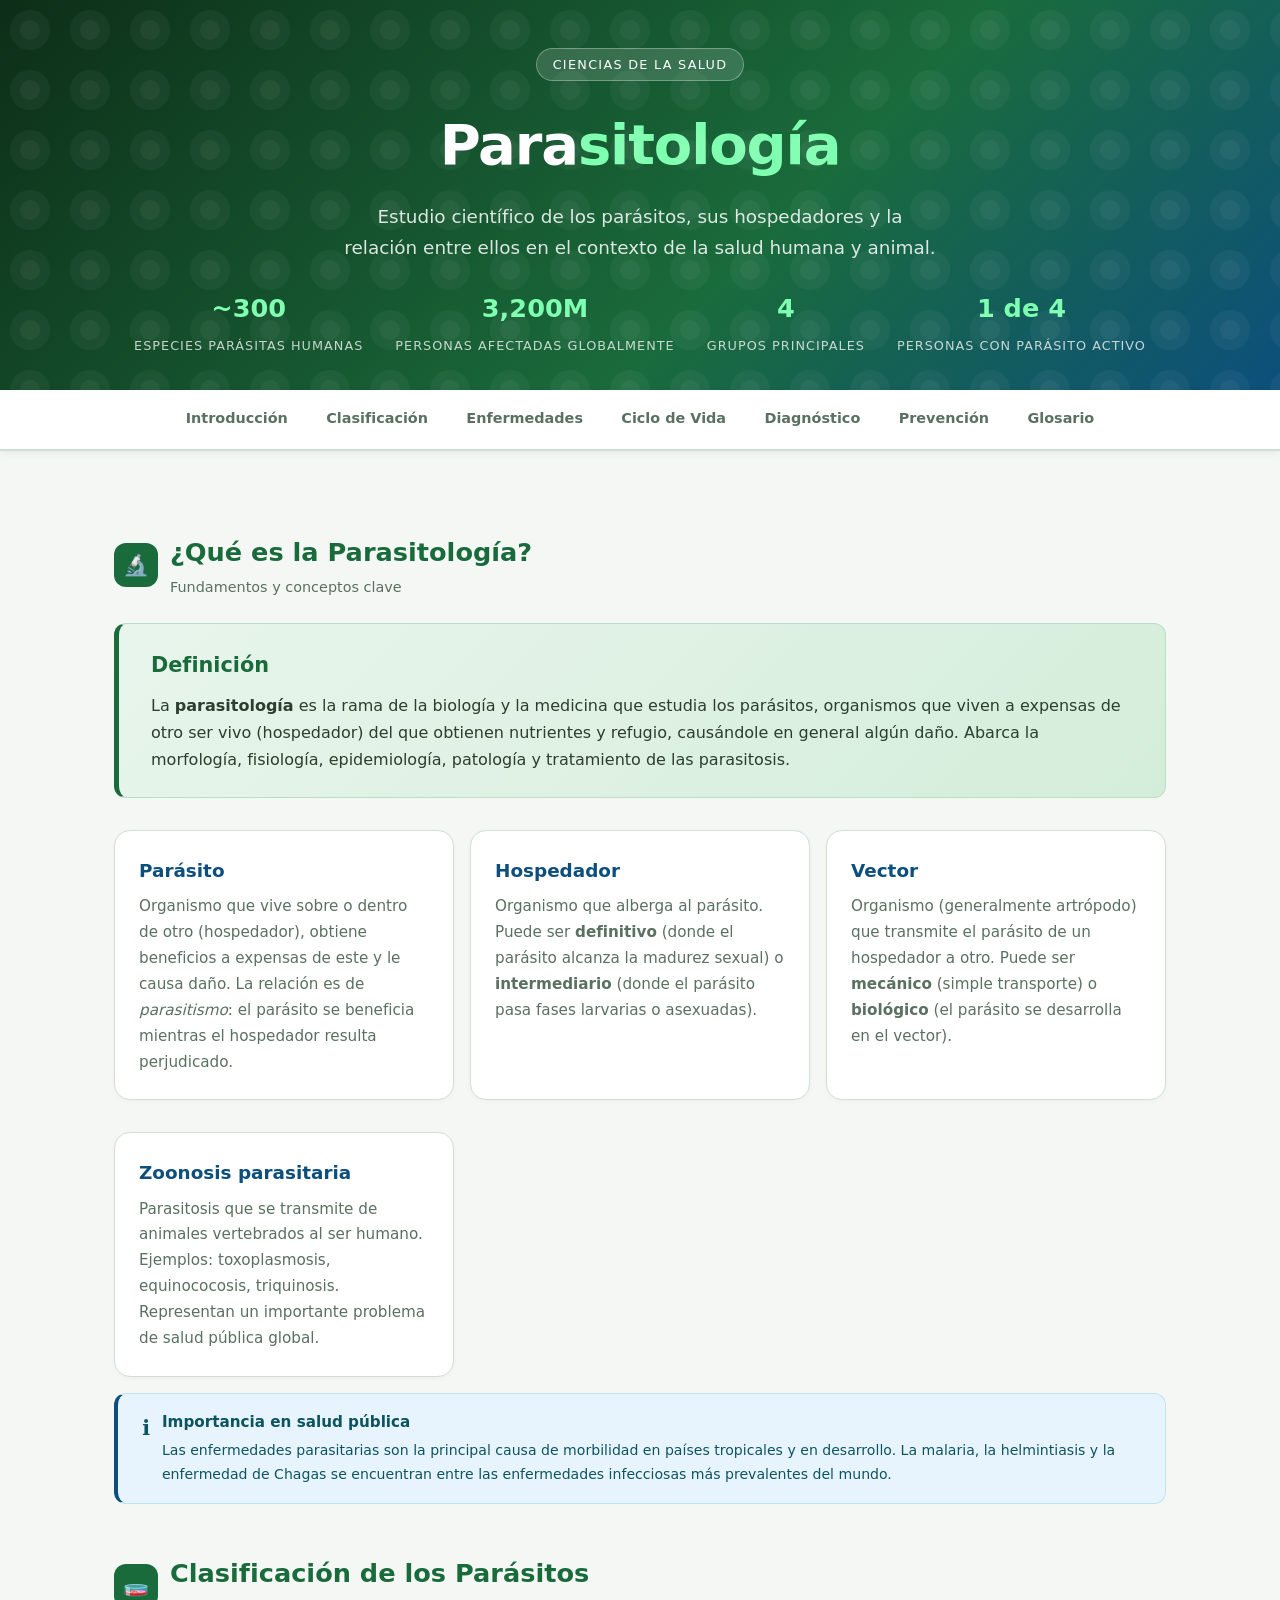
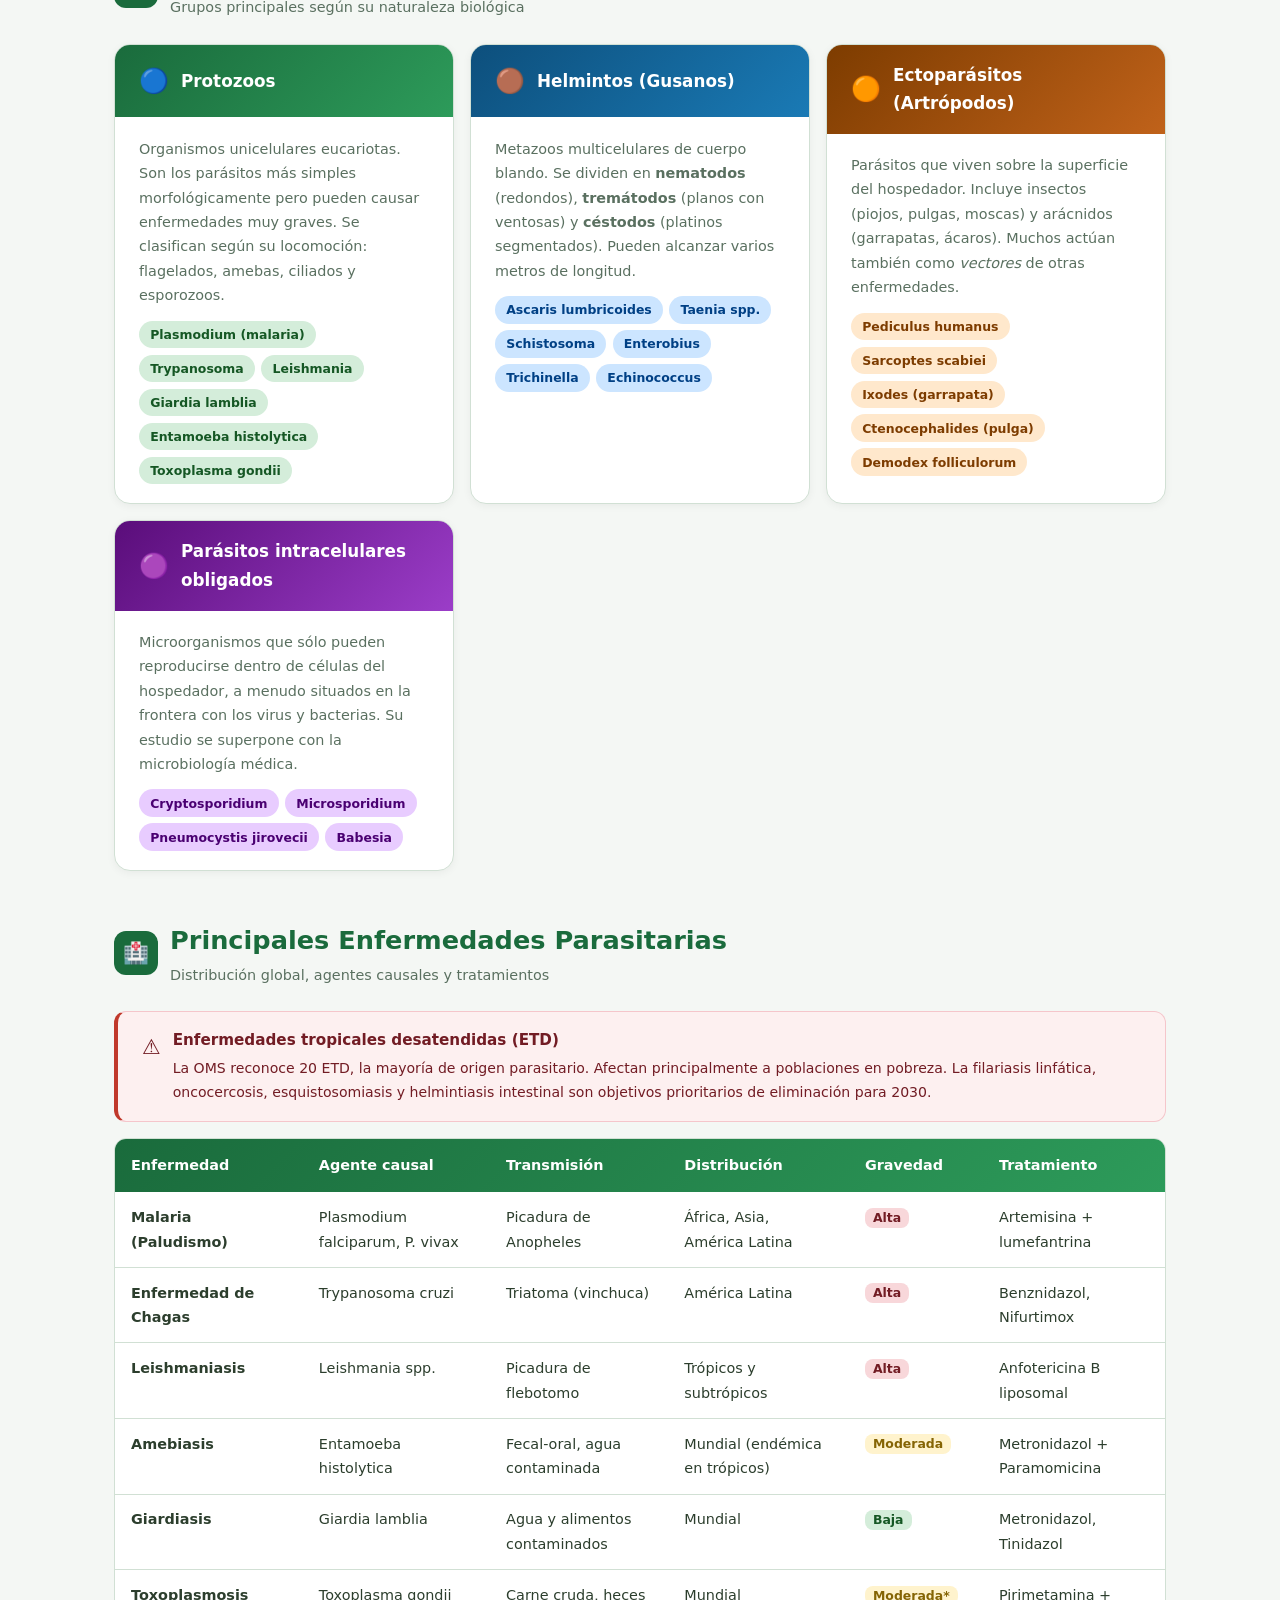
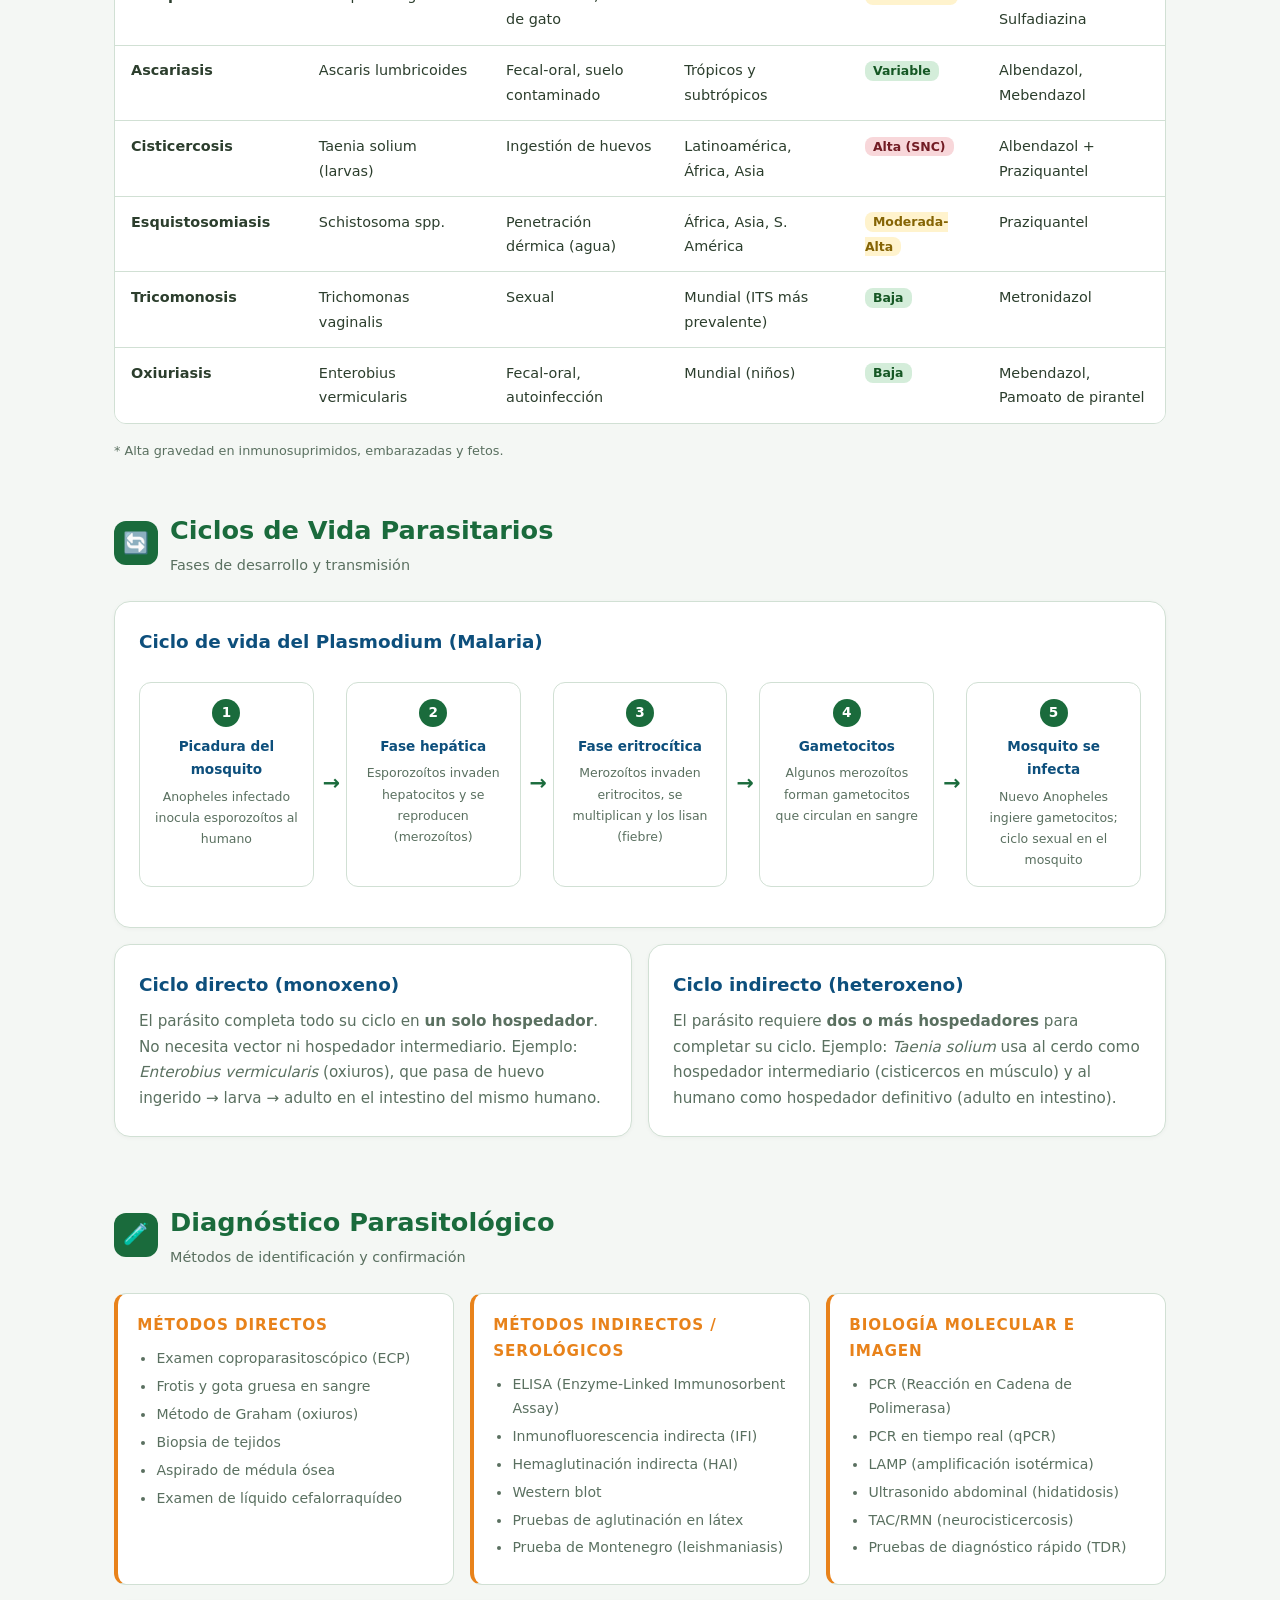
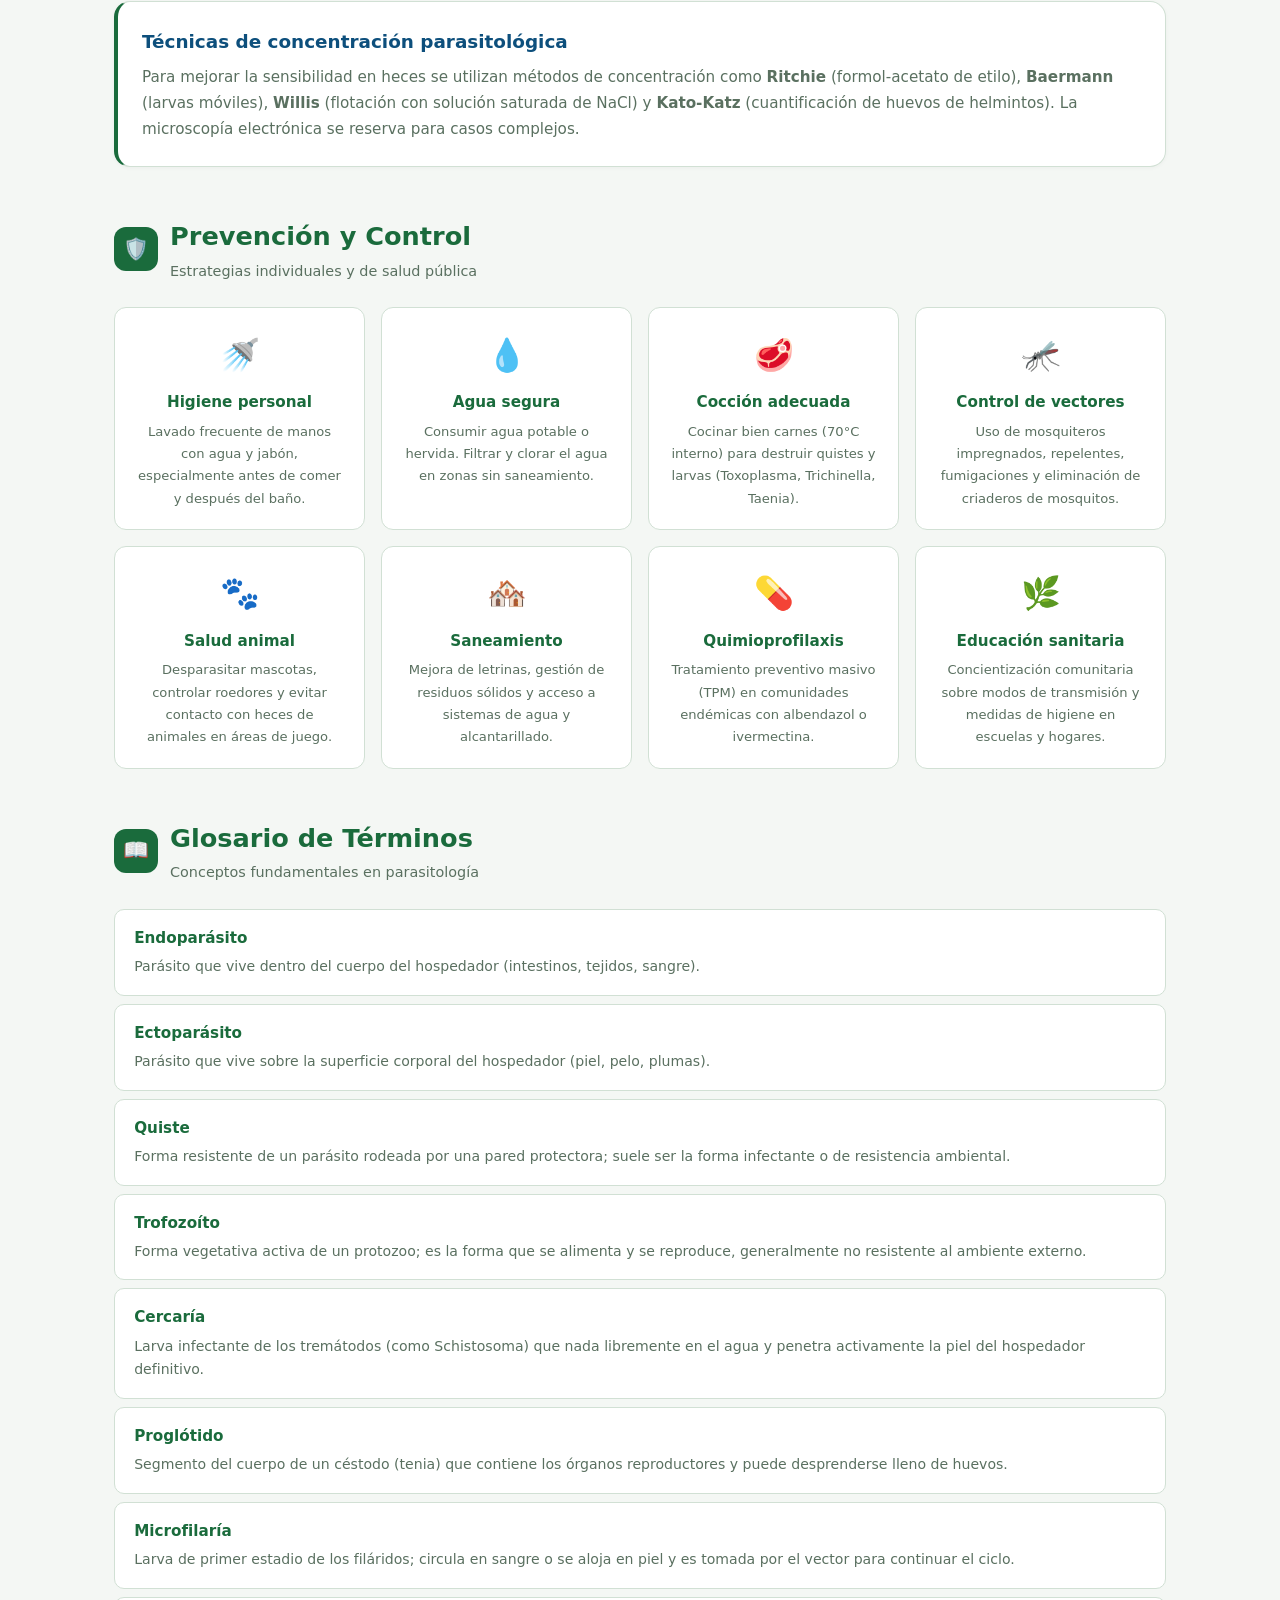
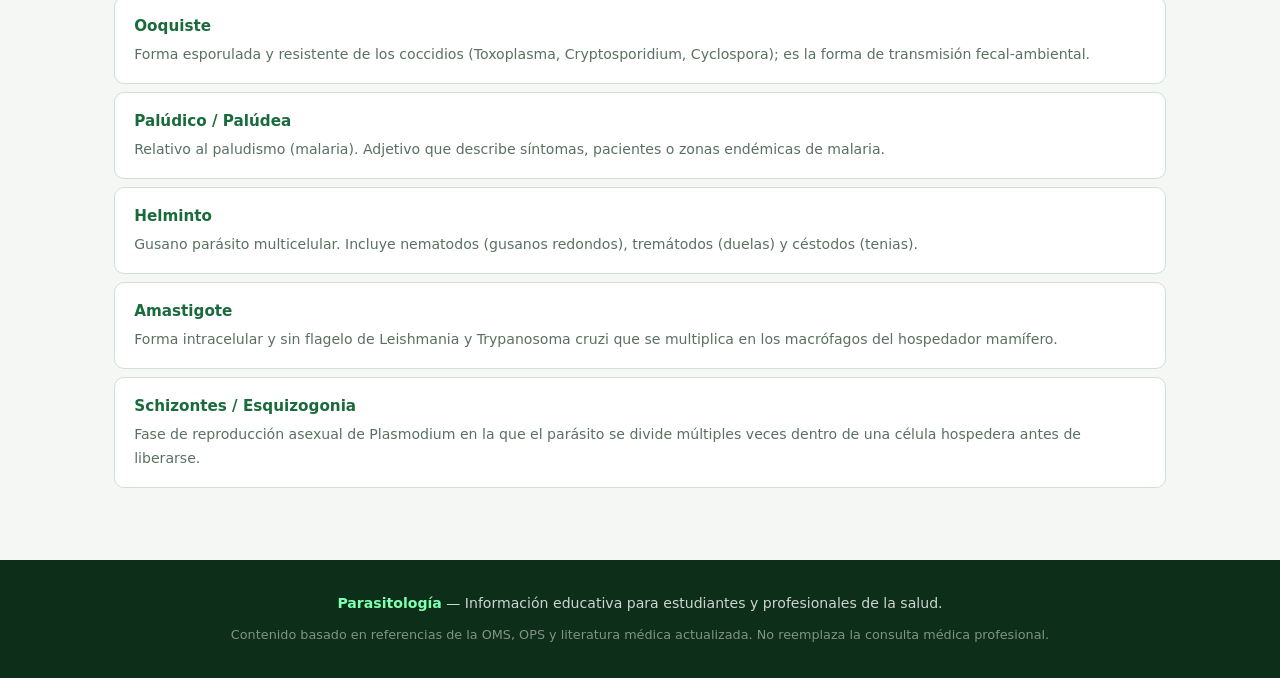
==== parasitologia.html @ a54f66b6 "Add parasitology web page with comprehensive medical content Complete HTML page covering protozoa, h" ====
<!DOCTYPE html>
<html lang="es">
<head>
  <meta charset="UTF-8" />
  <meta name="viewport" content="width=device-width, initial-scale=1.0" />
  <title>Parasitología - Guía Completa</title>
  <style>
    :root {
      --primary: #1a6b3c;
      --primary-light: #2d9b5a;
      --secondary: #0d4f7c;
      --accent: #e8821a;
      --danger: #c0392b;
      --bg: #f4f7f4;
      --card-bg: #ffffff;
      --text: #2c3e2d;
      --text-muted: #5a7060;
      --border: #d1e0d4;
    }

    * {
      margin: 0;
      padding: 0;
      box-sizing: border-box;
    }

    body {
      font-family: 'Segoe UI', system-ui, sans-serif;
      background: var(--bg);
      color: var(--text);
      line-height: 1.7;
    }

    /* HEADER */
    header {
      background: linear-gradient(135deg, #0d2e18 0%, var(--primary) 60%, var(--secondary) 100%);
      color: white;
      padding: 3rem 1.5rem 2rem;
      text-align: center;
      position: relative;
      overflow: hidden;
    }

    header::before {
      content: '';
      position: absolute;
      inset: 0;
      background: url("data:image/svg+xml,%3Csvg width='60' height='60' viewBox='0 0 60 60' xmlns='http://www.w3.org/2000/svg'%3E%3Cg fill='none' fill-rule='evenodd'%3E%3Cg fill='%23ffffff' fill-opacity='0.04'%3E%3Ccircle cx='30' cy='30' r='20'/%3E%3Ccircle cx='30' cy='30' r='10'/%3E%3C/g%3E%3C/g%3E%3C/svg%3E");
      pointer-events: none;
    }

    header .badge {
      display: inline-block;
      background: rgba(255,255,255,0.15);
      border: 1px solid rgba(255,255,255,0.3);
      border-radius: 20px;
      padding: 0.3rem 1rem;
      font-size: 0.8rem;
      letter-spacing: 0.1em;
      text-transform: uppercase;
      margin-bottom: 1rem;
    }

    header h1 {
      font-size: clamp(2rem, 5vw, 3.5rem);
      font-weight: 800;
      letter-spacing: -0.02em;
      margin-bottom: 0.5rem;
    }

    header h1 span {
      color: #7fffb0;
    }

    header p.subtitle {
      font-size: 1.15rem;
      opacity: 0.85;
      max-width: 600px;
      margin: 0 auto 1.5rem;
    }

    .header-stats {
      display: flex;
      justify-content: center;
      gap: 2rem;
      flex-wrap: wrap;
      margin-top: 1.5rem;
    }

    .header-stats .stat {
      text-align: center;
    }

    .header-stats .stat strong {
      display: block;
      font-size: 1.6rem;
      color: #7fffb0;
      font-weight: 800;
    }

    .header-stats .stat span {
      font-size: 0.8rem;
      opacity: 0.75;
      text-transform: uppercase;
      letter-spacing: 0.08em;
    }

    /* NAV */
    nav {
      background: white;
      border-bottom: 2px solid var(--border);
      position: sticky;
      top: 0;
      z-index: 100;
      box-shadow: 0 2px 8px rgba(0,0,0,0.06);
    }

    nav ul {
      list-style: none;
      display: flex;
      justify-content: center;
      flex-wrap: wrap;
      gap: 0;
      max-width: 1100px;
      margin: 0 auto;
    }

    nav ul li a {
      display: block;
      padding: 1rem 1.2rem;
      text-decoration: none;
      color: var(--text-muted);
      font-size: 0.9rem;
      font-weight: 600;
      transition: all 0.2s;
      border-bottom: 3px solid transparent;
    }

    nav ul li a:hover {
      color: var(--primary);
      border-bottom-color: var(--primary);
    }

    /* MAIN */
    main {
      max-width: 1100px;
      margin: 0 auto;
      padding: 2rem 1.5rem 4rem;
    }

    /* SECTION TITLES */
    .section-header {
      display: flex;
      align-items: center;
      gap: 0.75rem;
      margin: 3rem 0 1.5rem;
    }

    .section-header .icon {
      width: 44px;
      height: 44px;
      background: var(--primary);
      border-radius: 12px;
      display: flex;
      align-items: center;
      justify-content: center;
      font-size: 1.3rem;
      flex-shrink: 0;
    }

    .section-header h2 {
      font-size: 1.6rem;
      font-weight: 700;
      color: var(--primary);
    }

    .section-header p {
      font-size: 0.9rem;
      color: var(--text-muted);
    }

    /* CARDS */
    .card {
      background: var(--card-bg);
      border: 1px solid var(--border);
      border-radius: 16px;
      padding: 1.5rem;
      margin-bottom: 1rem;
      box-shadow: 0 1px 4px rgba(0,0,0,0.04);
    }

    .card h3 {
      font-size: 1.15rem;
      font-weight: 700;
      color: var(--secondary);
      margin-bottom: 0.5rem;
    }

    .card p {
      color: var(--text-muted);
      font-size: 0.95rem;
    }

    /* GRID LAYOUTS */
    .grid-2 {
      display: grid;
      grid-template-columns: repeat(auto-fit, minmax(280px, 1fr));
      gap: 1rem;
    }

    .grid-3 {
      display: grid;
      grid-template-columns: repeat(auto-fit, minmax(220px, 1fr));
      gap: 1rem;
    }

    /* INTRO BOX */
    .intro-box {
      background: linear-gradient(135deg, #e8f5ec, #d4edda);
      border: 1px solid #b8dfc4;
      border-left: 5px solid var(--primary);
      border-radius: 12px;
      padding: 1.5rem 2rem;
      margin-bottom: 2rem;
    }

    .intro-box h2 {
      color: var(--primary);
      margin-bottom: 0.5rem;
      font-size: 1.3rem;
    }

    /* PARASITE CATEGORY CARDS */
    .category-card {
      background: white;
      border-radius: 16px;
      border: 1px solid var(--border);
      overflow: hidden;
      box-shadow: 0 2px 8px rgba(0,0,0,0.05);
      transition: transform 0.2s, box-shadow 0.2s;
    }

    .category-card:hover {
      transform: translateY(-3px);
      box-shadow: 0 6px 20px rgba(0,0,0,0.1);
    }

    .category-card .card-header {
      padding: 1rem 1.5rem;
      display: flex;
      align-items: center;
      gap: 0.75rem;
      color: white;
      font-weight: 700;
      font-size: 1.05rem;
    }

    .category-card .card-header .icon {
      font-size: 1.5rem;
    }

    .protozoa .card-header { background: linear-gradient(135deg, #1a6b3c, #2d9b5a); }
    .helminths .card-header { background: linear-gradient(135deg, #0d4f7c, #1a7ab5); }
    .ectoparasites .card-header { background: linear-gradient(135deg, #7d3c00, #c0621a); }
    .fungi-card .card-header { background: linear-gradient(135deg, #5a0d7a, #9b3dc8); }

    .category-card .card-body {
      padding: 1.2rem 1.5rem;
    }

    .category-card .card-body p {
      color: var(--text-muted);
      font-size: 0.9rem;
      margin-bottom: 0.8rem;
    }

    .category-card .examples {
      display: flex;
      flex-wrap: wrap;
      gap: 0.4rem;
    }

    .tag {
      display: inline-block;
      padding: 0.2rem 0.7rem;
      border-radius: 20px;
      font-size: 0.78rem;
      font-weight: 600;
    }

    .tag-green { background: #d4edda; color: #155724; }
    .tag-blue  { background: #cce5ff; color: #004085; }
    .tag-orange{ background: #ffe8cc; color: #7d3c00; }
    .tag-purple{ background: #e8ccff; color: #4a0072; }

    /* DISEASE TABLE */
    .table-wrap {
      overflow-x: auto;
      border-radius: 12px;
      border: 1px solid var(--border);
      margin-bottom: 1rem;
    }

    table {
      width: 100%;
      border-collapse: collapse;
      background: white;
      font-size: 0.9rem;
    }

    table thead {
      background: linear-gradient(135deg, var(--primary), var(--primary-light));
      color: white;
    }

    table thead th {
      padding: 0.9rem 1rem;
      text-align: left;
      font-weight: 600;
      white-space: nowrap;
    }

    table tbody tr {
      border-bottom: 1px solid var(--border);
      transition: background 0.15s;
    }

    table tbody tr:last-child { border-bottom: none; }
    table tbody tr:hover { background: #f0f9f2; }

    table tbody td {
      padding: 0.8rem 1rem;
      vertical-align: top;
    }

    .badge-danger { background: #f8d7da; color: #721c24; padding: 0.15rem 0.5rem; border-radius: 8px; font-size: 0.78rem; font-weight: 600; }
    .badge-warn   { background: #fff3cd; color: #856404; padding: 0.15rem 0.5rem; border-radius: 8px; font-size: 0.78rem; font-weight: 600; }
    .badge-ok     { background: #d4edda; color: #155724; padding: 0.15rem 0.5rem; border-radius: 8px; font-size: 0.78rem; font-weight: 600; }

    /* LIFECYCLE */
    .lifecycle {
      display: flex;
      align-items: stretch;
      gap: 0;
      overflow-x: auto;
      padding: 1rem 0;
    }

    .lifecycle-step {
      flex: 1;
      min-width: 130px;
      background: white;
      border: 1px solid var(--border);
      border-radius: 12px;
      padding: 1rem 0.75rem;
      text-align: center;
      position: relative;
    }

    .lifecycle-step + .lifecycle-step {
      margin-left: 2rem;
    }

    .lifecycle-step + .lifecycle-step::before {
      content: '→';
      position: absolute;
      left: -1.5rem;
      top: 50%;
      transform: translateY(-50%);
      color: var(--primary);
      font-size: 1.3rem;
      font-weight: bold;
    }

    .lifecycle-step .step-num {
      width: 28px;
      height: 28px;
      background: var(--primary);
      color: white;
      border-radius: 50%;
      display: flex;
      align-items: center;
      justify-content: center;
      font-size: 0.85rem;
      font-weight: 700;
      margin: 0 auto 0.5rem;
    }

    .lifecycle-step h4 {
      font-size: 0.85rem;
      font-weight: 700;
      color: var(--secondary);
      margin-bottom: 0.3rem;
    }

    .lifecycle-step p {
      font-size: 0.78rem;
      color: var(--text-muted);
    }

    /* PREVENTION */
    .prevention-grid {
      display: grid;
      grid-template-columns: repeat(auto-fit, minmax(200px, 1fr));
      gap: 1rem;
    }

    .prevention-item {
      background: white;
      border: 1px solid var(--border);
      border-radius: 12px;
      padding: 1.2rem;
      text-align: center;
      transition: transform 0.2s;
    }

    .prevention-item:hover {
      transform: translateY(-2px);
    }

    .prevention-item .icon {
      font-size: 2rem;
      margin-bottom: 0.5rem;
    }

    .prevention-item h4 {
      font-size: 0.95rem;
      font-weight: 700;
      color: var(--primary);
      margin-bottom: 0.3rem;
    }

    .prevention-item p {
      font-size: 0.82rem;
      color: var(--text-muted);
    }

    /* DIAGNOSIS */
    .diag-card {
      background: white;
      border: 1px solid var(--border);
      border-radius: 12px;
      padding: 1.2rem;
      border-left: 4px solid var(--accent);
    }

    .diag-card h4 {
      font-weight: 700;
      color: var(--accent);
      margin-bottom: 0.5rem;
      font-size: 0.95rem;
      text-transform: uppercase;
      letter-spacing: 0.06em;
    }

    .diag-card ul {
      padding-left: 1.2rem;
      color: var(--text-muted);
      font-size: 0.88rem;
    }

    .diag-card ul li {
      margin-bottom: 0.25rem;
    }

    /* ALERT BOX */
    .alert {
      border-radius: 12px;
      padding: 1rem 1.5rem;
      margin-bottom: 1rem;
      display: flex;
      gap: 0.75rem;
      align-items: flex-start;
    }

    .alert-danger {
      background: #fdf0f0;
      border: 1px solid #f5c6cb;
      border-left: 4px solid var(--danger);
      color: #721c24;
    }

    .alert-info {
      background: #e8f4fd;
      border: 1px solid #bee5eb;
      border-left: 4px solid var(--secondary);
      color: #0c5460;
    }

    .alert .alert-icon { font-size: 1.3rem; flex-shrink: 0; margin-top: 0.1rem; }
    .alert strong { display: block; font-size: 0.95rem; margin-bottom: 0.2rem; }
    .alert p { font-size: 0.88rem; margin: 0; }

    /* GLOSSARY */
    .glossary-item {
      background: white;
      border: 1px solid var(--border);
      border-radius: 10px;
      padding: 1rem 1.2rem;
      margin-bottom: 0.5rem;
    }

    .glossary-item dt {
      font-weight: 700;
      color: var(--primary);
      font-size: 0.95rem;
    }

    .glossary-item dd {
      color: var(--text-muted);
      font-size: 0.88rem;
      margin-left: 0;
      margin-top: 0.2rem;
    }

    /* FOOTER */
    footer {
      background: #0d2e18;
      color: rgba(255,255,255,0.8);
      text-align: center;
      padding: 2rem 1.5rem;
      font-size: 0.88rem;
    }

    footer strong { color: #7fffb0; }

    /* SCROLLBAR */
    ::-webkit-scrollbar { width: 6px; height: 6px; }
    ::-webkit-scrollbar-track { background: #f0f0f0; }
    ::-webkit-scrollbar-thumb { background: #9bc4a6; border-radius: 3px; }

    @media (max-width: 600px) {
      .header-stats { gap: 1rem; }
      nav ul li a { padding: 0.75rem 0.6rem; font-size: 0.78rem; }
      .lifecycle { flex-direction: column; }
      .lifecycle-step + .lifecycle-step { margin-left: 0; margin-top: 2rem; }
      .lifecycle-step + .lifecycle-step::before { content: '↓'; left: 50%; top: -1.5rem; transform: translateX(-50%); }
    }
  </style>
</head>
<body>

<!-- HEADER -->
<header>
  <div class="badge">Ciencias de la Salud</div>
  <h1>Para<span>sitología</span></h1>
  <p class="subtitle">Estudio científico de los parásitos, sus hospedadores y la relación entre ellos en el contexto de la salud humana y animal.</p>
  <div class="header-stats">
    <div class="stat"><strong>~300</strong><span>Especies parásitas humanas</span></div>
    <div class="stat"><strong>3,200M</strong><span>Personas afectadas globalmente</span></div>
    <div class="stat"><strong>4</strong><span>Grupos principales</span></div>
    <div class="stat"><strong>1 de 4</strong><span>Personas con parásito activo</span></div>
  </div>
</header>

<!-- NAV -->
<nav>
  <ul>
    <li><a href="#introduccion">Introducción</a></li>
    <li><a href="#clasificacion">Clasificación</a></li>
    <li><a href="#enfermedades">Enfermedades</a></li>
    <li><a href="#ciclo">Ciclo de Vida</a></li>
    <li><a href="#diagnostico">Diagnóstico</a></li>
    <li><a href="#prevencion">Prevención</a></li>
    <li><a href="#glosario">Glosario</a></li>
  </ul>
</nav>

<main>

  <!-- INTRODUCCIÓN -->
  <section id="introduccion">
    <div class="section-header">
      <div class="icon">🔬</div>
      <div>
        <h2>¿Qué es la Parasitología?</h2>
        <p>Fundamentos y conceptos clave</p>
      </div>
    </div>

    <div class="intro-box">
      <h2>Definición</h2>
      <p>La <strong>parasitología</strong> es la rama de la biología y la medicina que estudia los parásitos, organismos que viven a expensas de otro ser vivo (hospedador) del que obtienen nutrientes y refugio, causándole en general algún daño. Abarca la morfología, fisiología, epidemiología, patología y tratamiento de las parasitosis.</p>
    </div>

    <div class="grid-2">
      <div class="card">
        <h3>Parásito</h3>
        <p>Organismo que vive sobre o dentro de otro (hospedador), obtiene beneficios a expensas de este y le causa daño. La relación es de <em>parasitismo</em>: el parásito se beneficia mientras el hospedador resulta perjudicado.</p>
      </div>
      <div class="card">
        <h3>Hospedador</h3>
        <p>Organismo que alberga al parásito. Puede ser <strong>definitivo</strong> (donde el parásito alcanza la madurez sexual) o <strong>intermediario</strong> (donde el parásito pasa fases larvarias o asexuadas).</p>
      </div>
      <div class="card">
        <h3>Vector</h3>
        <p>Organismo (generalmente artrópodo) que transmite el parásito de un hospedador a otro. Puede ser <strong>mecánico</strong> (simple transporte) o <strong>biológico</strong> (el parásito se desarrolla en el vector).</p>
      </div>
      <div class="card">
        <h3>Zoonosis parasitaria</h3>
        <p>Parasitosis que se transmite de animales vertebrados al ser humano. Ejemplos: toxoplasmosis, equinococosis, triquinosis. Representan un importante problema de salud pública global.</p>
      </div>
    </div>

    <div class="alert alert-info">
      <div class="alert-icon">ℹ️</div>
      <div>
        <strong>Importancia en salud pública</strong>
        <p>Las enfermedades parasitarias son la principal causa de morbilidad en países tropicales y en desarrollo. La malaria, la helmintiasis y la enfermedad de Chagas se encuentran entre las enfermedades infecciosas más prevalentes del mundo.</p>
      </div>
    </div>
  </section>

  <!-- CLASIFICACIÓN -->
  <section id="clasificacion">
    <div class="section-header">
      <div class="icon">🧫</div>
      <div>
        <h2>Clasificación de los Parásitos</h2>
        <p>Grupos principales según su naturaleza biológica</p>
      </div>
    </div>

    <div class="grid-2">
      <div class="category-card protozoa">
        <div class="card-header">
          <span class="icon">🔵</span>
          Protozoos
        </div>
        <div class="card-body">
          <p>Organismos unicelulares eucariotas. Son los parásitos más simples morfológicamente pero pueden causar enfermedades muy graves. Se clasifican según su locomoción: flagelados, amebas, ciliados y esporozoos.</p>
          <div class="examples">
            <span class="tag tag-green">Plasmodium (malaria)</span>
            <span class="tag tag-green">Trypanosoma</span>
            <span class="tag tag-green">Leishmania</span>
            <span class="tag tag-green">Giardia lamblia</span>
            <span class="tag tag-green">Entamoeba histolytica</span>
            <span class="tag tag-green">Toxoplasma gondii</span>
          </div>
        </div>
      </div>

      <div class="category-card helminths">
        <div class="card-header">
          <span class="icon">🟤</span>
          Helmintos (Gusanos)
        </div>
        <div class="card-body">
          <p>Metazoos multicelulares de cuerpo blando. Se dividen en <strong>nematodos</strong> (redondos), <strong>tremátodos</strong> (planos con ventosas) y <strong>céstodos</strong> (platinos segmentados). Pueden alcanzar varios metros de longitud.</p>
          <div class="examples">
            <span class="tag tag-blue">Ascaris lumbricoides</span>
            <span class="tag tag-blue">Taenia spp.</span>
            <span class="tag tag-blue">Schistosoma</span>
            <span class="tag tag-blue">Enterobius</span>
            <span class="tag tag-blue">Trichinella</span>
            <span class="tag tag-blue">Echinococcus</span>
          </div>
        </div>
      </div>

      <div class="category-card ectoparasites">
        <div class="card-header">
          <span class="icon">🟠</span>
          Ectoparásitos (Artrópodos)
        </div>
        <div class="card-body">
          <p>Parásitos que viven sobre la superficie del hospedador. Incluye insectos (piojos, pulgas, moscas) y arácnidos (garrapatas, ácaros). Muchos actúan también como <em>vectores</em> de otras enfermedades.</p>
          <div class="examples">
            <span class="tag tag-orange">Pediculus humanus</span>
            <span class="tag tag-orange">Sarcoptes scabiei</span>
            <span class="tag tag-orange">Ixodes (garrapata)</span>
            <span class="tag tag-orange">Ctenocephalides (pulga)</span>
            <span class="tag tag-orange">Demodex folliculorum</span>
          </div>
        </div>
      </div>

      <div class="category-card fungi-card">
        <div class="card-header">
          <span class="icon">🟣</span>
          Parásitos intracelulares obligados
        </div>
        <div class="card-body">
          <p>Microorganismos que sólo pueden reproducirse dentro de células del hospedador, a menudo situados en la frontera con los virus y bacterias. Su estudio se superpone con la microbiología médica.</p>
          <div class="examples">
            <span class="tag tag-purple">Cryptosporidium</span>
            <span class="tag tag-purple">Microsporidium</span>
            <span class="tag tag-purple">Pneumocystis jirovecii</span>
            <span class="tag tag-purple">Babesia</span>
          </div>
        </div>
      </div>
    </div>
  </section>

  <!-- ENFERMEDADES -->
  <section id="enfermedades">
    <div class="section-header">
      <div class="icon">🏥</div>
      <div>
        <h2>Principales Enfermedades Parasitarias</h2>
        <p>Distribución global, agentes causales y tratamientos</p>
      </div>
    </div>

    <div class="alert alert-danger">
      <div class="alert-icon">⚠️</div>
      <div>
        <strong>Enfermedades tropicales desatendidas (ETD)</strong>
        <p>La OMS reconoce 20 ETD, la mayoría de origen parasitario. Afectan principalmente a poblaciones en pobreza. La filariasis linfática, oncocercosis, esquistosomiasis y helmintiasis intestinal son objetivos prioritarios de eliminación para 2030.</p>
      </div>
    </div>

    <div class="table-wrap">
      <table>
        <thead>
          <tr>
            <th>Enfermedad</th>
            <th>Agente causal</th>
            <th>Transmisión</th>
            <th>Distribución</th>
            <th>Gravedad</th>
            <th>Tratamiento</th>
          </tr>
        </thead>
        <tbody>
          <tr>
            <td><strong>Malaria (Paludismo)</strong></td>
            <td>Plasmodium falciparum, P. vivax</td>
            <td>Picadura de Anopheles</td>
            <td>África, Asia, América Latina</td>
            <td><span class="badge-danger">Alta</span></td>
            <td>Artemisina + lumefantrina</td>
          </tr>
          <tr>
            <td><strong>Enfermedad de Chagas</strong></td>
            <td>Trypanosoma cruzi</td>
            <td>Triatoma (vinchuca)</td>
            <td>América Latina</td>
            <td><span class="badge-danger">Alta</span></td>
            <td>Benznidazol, Nifurtimox</td>
          </tr>
          <tr>
            <td><strong>Leishmaniasis</strong></td>
            <td>Leishmania spp.</td>
            <td>Picadura de flebotomo</td>
            <td>Trópicos y subtrópicos</td>
            <td><span class="badge-danger">Alta</span></td>
            <td>Anfotericina B liposomal</td>
          </tr>
          <tr>
            <td><strong>Amebiasis</strong></td>
            <td>Entamoeba histolytica</td>
            <td>Fecal-oral, agua contaminada</td>
            <td>Mundial (endémica en trópicos)</td>
            <td><span class="badge-warn">Moderada</span></td>
            <td>Metronidazol + Paramomicina</td>
          </tr>
          <tr>
            <td><strong>Giardiasis</strong></td>
            <td>Giardia lamblia</td>
            <td>Agua y alimentos contaminados</td>
            <td>Mundial</td>
            <td><span class="badge-ok">Baja</span></td>
            <td>Metronidazol, Tinidazol</td>
          </tr>
          <tr>
            <td><strong>Toxoplasmosis</strong></td>
            <td>Toxoplasma gondii</td>
            <td>Carne cruda, heces de gato</td>
            <td>Mundial</td>
            <td><span class="badge-warn">Moderada*</span></td>
            <td>Pirimetamina + Sulfadiazina</td>
          </tr>
          <tr>
            <td><strong>Ascariasis</strong></td>
            <td>Ascaris lumbricoides</td>
            <td>Fecal-oral, suelo contaminado</td>
            <td>Trópicos y subtrópicos</td>
            <td><span class="badge-ok">Variable</span></td>
            <td>Albendazol, Mebendazol</td>
          </tr>
          <tr>
            <td><strong>Cisticercosis</strong></td>
            <td>Taenia solium (larvas)</td>
            <td>Ingestión de huevos</td>
            <td>Latinoamérica, África, Asia</td>
            <td><span class="badge-danger">Alta (SNC)</span></td>
            <td>Albendazol + Praziquantel</td>
          </tr>
          <tr>
            <td><strong>Esquistosomiasis</strong></td>
            <td>Schistosoma spp.</td>
            <td>Penetración dérmica (agua)</td>
            <td>África, Asia, S. América</td>
            <td><span class="badge-warn">Moderada-Alta</span></td>
            <td>Praziquantel</td>
          </tr>
          <tr>
            <td><strong>Tricomonosis</strong></td>
            <td>Trichomonas vaginalis</td>
            <td>Sexual</td>
            <td>Mundial (ITS más prevalente)</td>
            <td><span class="badge-ok">Baja</span></td>
            <td>Metronidazol</td>
          </tr>
          <tr>
            <td><strong>Oxiuriasis</strong></td>
            <td>Enterobius vermicularis</td>
            <td>Fecal-oral, autoinfección</td>
            <td>Mundial (niños)</td>
            <td><span class="badge-ok">Baja</span></td>
            <td>Mebendazol, Pamoato de pirantel</td>
          </tr>
        </tbody>
      </table>
    </div>
    <p style="font-size:0.8rem; color:var(--text-muted); margin-top:0.5rem;">* Alta gravedad en inmunosuprimidos, embarazadas y fetos.</p>
  </section>

  <!-- CICLO DE VIDA -->
  <section id="ciclo">
    <div class="section-header">
      <div class="icon">🔄</div>
      <div>
        <h2>Ciclos de Vida Parasitarios</h2>
        <p>Fases de desarrollo y transmisión</p>
      </div>
    </div>

    <div class="card">
      <h3>Ciclo de vida del Plasmodium (Malaria)</h3>
      <div class="lifecycle">
        <div class="lifecycle-step">
          <div class="step-num">1</div>
          <h4>Picadura del mosquito</h4>
          <p>Anopheles infectado inocula esporozoítos al humano</p>
        </div>
        <div class="lifecycle-step">
          <div class="step-num">2</div>
          <h4>Fase hepática</h4>
          <p>Esporozoítos invaden hepatocitos y se reproducen (merozoítos)</p>
        </div>
        <div class="lifecycle-step">
          <div class="step-num">3</div>
          <h4>Fase eritrocítica</h4>
          <p>Merozoítos invaden eritrocitos, se multiplican y los lisan (fiebre)</p>
        </div>
        <div class="lifecycle-step">
          <div class="step-num">4</div>
          <h4>Gametocitos</h4>
          <p>Algunos merozoítos forman gametocitos que circulan en sangre</p>
        </div>
        <div class="lifecycle-step">
          <div class="step-num">5</div>
          <h4>Mosquito se infecta</h4>
          <p>Nuevo Anopheles ingiere gametocitos; ciclo sexual en el mosquito</p>
        </div>
      </div>
    </div>

    <div class="grid-2" style="margin-top:1rem;">
      <div class="card">
        <h3>Ciclo directo (monoxeno)</h3>
        <p>El parásito completa todo su ciclo en <strong>un solo hospedador</strong>. No necesita vector ni hospedador intermediario. Ejemplo: <em>Enterobius vermicularis</em> (oxiuros), que pasa de huevo ingerido → larva → adulto en el intestino del mismo humano.</p>
      </div>
      <div class="card">
        <h3>Ciclo indirecto (heteroxeno)</h3>
        <p>El parásito requiere <strong>dos o más hospedadores</strong> para completar su ciclo. Ejemplo: <em>Taenia solium</em> usa al cerdo como hospedador intermediario (cisticercos en músculo) y al humano como hospedador definitivo (adulto en intestino).</p>
      </div>
    </div>
  </section>

  <!-- DIAGNÓSTICO -->
  <section id="diagnostico">
    <div class="section-header">
      <div class="icon">🧪</div>
      <div>
        <h2>Diagnóstico Parasitológico</h2>
        <p>Métodos de identificación y confirmación</p>
      </div>
    </div>

    <div class="grid-3">
      <div class="diag-card">
        <h4>Métodos directos</h4>
        <ul>
          <li>Examen coproparasitoscópico (ECP)</li>
          <li>Frotis y gota gruesa en sangre</li>
          <li>Método de Graham (oxiuros)</li>
          <li>Biopsia de tejidos</li>
          <li>Aspirado de médula ósea</li>
          <li>Examen de líquido cefalorraquídeo</li>
        </ul>
      </div>
      <div class="diag-card">
        <h4>Métodos indirectos / serológicos</h4>
        <ul>
          <li>ELISA (Enzyme-Linked Immunosorbent Assay)</li>
          <li>Inmunofluorescencia indirecta (IFI)</li>
          <li>Hemaglutinación indirecta (HAI)</li>
          <li>Western blot</li>
          <li>Pruebas de aglutinación en látex</li>
          <li>Prueba de Montenegro (leishmaniasis)</li>
        </ul>
      </div>
      <div class="diag-card">
        <h4>Biología molecular e imagen</h4>
        <ul>
          <li>PCR (Reacción en Cadena de Polimerasa)</li>
          <li>PCR en tiempo real (qPCR)</li>
          <li>LAMP (amplificación isotérmica)</li>
          <li>Ultrasonido abdominal (hidatidosis)</li>
          <li>TAC/RMN (neurocisticercosis)</li>
          <li>Pruebas de diagnóstico rápido (TDR)</li>
        </ul>
      </div>
    </div>

    <div class="card" style="margin-top:1rem; border-left: 4px solid var(--primary);">
      <h3>Técnicas de concentración parasitológica</h3>
      <p>Para mejorar la sensibilidad en heces se utilizan métodos de concentración como <strong>Ritchie</strong> (formol-acetato de etilo), <strong>Baermann</strong> (larvas móviles), <strong>Willis</strong> (flotación con solución saturada de NaCl) y <strong>Kato-Katz</strong> (cuantificación de huevos de helmintos). La microscopía electrónica se reserva para casos complejos.</p>
    </div>
  </section>

  <!-- PREVENCIÓN -->
  <section id="prevencion">
    <div class="section-header">
      <div class="icon">🛡️</div>
      <div>
        <h2>Prevención y Control</h2>
        <p>Estrategias individuales y de salud pública</p>
      </div>
    </div>

    <div class="prevention-grid">
      <div class="prevention-item">
        <div class="icon">🚿</div>
        <h4>Higiene personal</h4>
        <p>Lavado frecuente de manos con agua y jabón, especialmente antes de comer y después del baño.</p>
      </div>
      <div class="prevention-item">
        <div class="icon">💧</div>
        <h4>Agua segura</h4>
        <p>Consumir agua potable o hervida. Filtrar y clorar el agua en zonas sin saneamiento.</p>
      </div>
      <div class="prevention-item">
        <div class="icon">🥩</div>
        <h4>Cocción adecuada</h4>
        <p>Cocinar bien carnes (70°C interno) para destruir quistes y larvas (Toxoplasma, Trichinella, Taenia).</p>
      </div>
      <div class="prevention-item">
        <div class="icon">🦟</div>
        <h4>Control de vectores</h4>
        <p>Uso de mosquiteros impregnados, repelentes, fumigaciones y eliminación de criaderos de mosquitos.</p>
      </div>
      <div class="prevention-item">
        <div class="icon">🐾</div>
        <h4>Salud animal</h4>
        <p>Desparasitar mascotas, controlar roedores y evitar contacto con heces de animales en áreas de juego.</p>
      </div>
      <div class="prevention-item">
        <div class="icon">🏘️</div>
        <h4>Saneamiento</h4>
        <p>Mejora de letrinas, gestión de residuos sólidos y acceso a sistemas de agua y alcantarillado.</p>
      </div>
      <div class="prevention-item">
        <div class="icon">💊</div>
        <h4>Quimioprofilaxis</h4>
        <p>Tratamiento preventivo masivo (TPM) en comunidades endémicas con albendazol o ivermectina.</p>
      </div>
      <div class="prevention-item">
        <div class="icon">🌿</div>
        <h4>Educación sanitaria</h4>
        <p>Concientización comunitaria sobre modos de transmisión y medidas de higiene en escuelas y hogares.</p>
      </div>
    </div>
  </section>

  <!-- GLOSARIO -->
  <section id="glosario">
    <div class="section-header">
      <div class="icon">📖</div>
      <div>
        <h2>Glosario de Términos</h2>
        <p>Conceptos fundamentales en parasitología</p>
      </div>
    </div>

    <dl>
      <div class="glossary-item">
        <dt>Endoparásito</dt>
        <dd>Parásito que vive dentro del cuerpo del hospedador (intestinos, tejidos, sangre).</dd>
      </div>
      <div class="glossary-item">
        <dt>Ectoparásito</dt>
        <dd>Parásito que vive sobre la superficie corporal del hospedador (piel, pelo, plumas).</dd>
      </div>
      <div class="glossary-item">
        <dt>Quiste</dt>
        <dd>Forma resistente de un parásito rodeada por una pared protectora; suele ser la forma infectante o de resistencia ambiental.</dd>
      </div>
      <div class="glossary-item">
        <dt>Trofozoíto</dt>
        <dd>Forma vegetativa activa de un protozoo; es la forma que se alimenta y se reproduce, generalmente no resistente al ambiente externo.</dd>
      </div>
      <div class="glossary-item">
        <dt>Cercaría</dt>
        <dd>Larva infectante de los tremátodos (como Schistosoma) que nada libremente en el agua y penetra activamente la piel del hospedador definitivo.</dd>
      </div>
      <div class="glossary-item">
        <dt>Proglótido</dt>
        <dd>Segmento del cuerpo de un céstodo (tenia) que contiene los órganos reproductores y puede desprenderse lleno de huevos.</dd>
      </div>
      <div class="glossary-item">
        <dt>Microfilaría</dt>
        <dd>Larva de primer estadio de los filáridos; circula en sangre o se aloja en piel y es tomada por el vector para continuar el ciclo.</dd>
      </div>
      <div class="glossary-item">
        <dt>Ooquiste</dt>
        <dd>Forma esporulada y resistente de los coccidios (Toxoplasma, Cryptosporidium, Cyclospora); es la forma de transmisión fecal-ambiental.</dd>
      </div>
      <div class="glossary-item">
        <dt>Palúdico / Palúdea</dt>
        <dd>Relativo al paludismo (malaria). Adjetivo que describe síntomas, pacientes o zonas endémicas de malaria.</dd>
      </div>
      <div class="glossary-item">
        <dt>Helminto</dt>
        <dd>Gusano parásito multicelular. Incluye nematodos (gusanos redondos), tremátodos (duelas) y céstodos (tenias).</dd>
      </div>
      <div class="glossary-item">
        <dt>Amastigote</dt>
        <dd>Forma intracelular y sin flagelo de Leishmania y Trypanosoma cruzi que se multiplica en los macrófagos del hospedador mamífero.</dd>
      </div>
      <div class="glossary-item">
        <dt>Schizontes / Esquizogonia</dt>
        <dd>Fase de reproducción asexual de Plasmodium en la que el parásito se divide múltiples veces dentro de una célula hospedera antes de liberarse.</dd>
      </div>
    </dl>
  </section>

</main>

<footer>
  <p><strong>Parasitología</strong> — Información educativa para estudiantes y profesionales de la salud.</p>
  <p style="margin-top:0.5rem; opacity:0.6; font-size:0.8rem;">Contenido basado en referencias de la OMS, OPS y literatura médica actualizada. No reemplaza la consulta médica profesional.</p>
</footer>

</body>
</html>
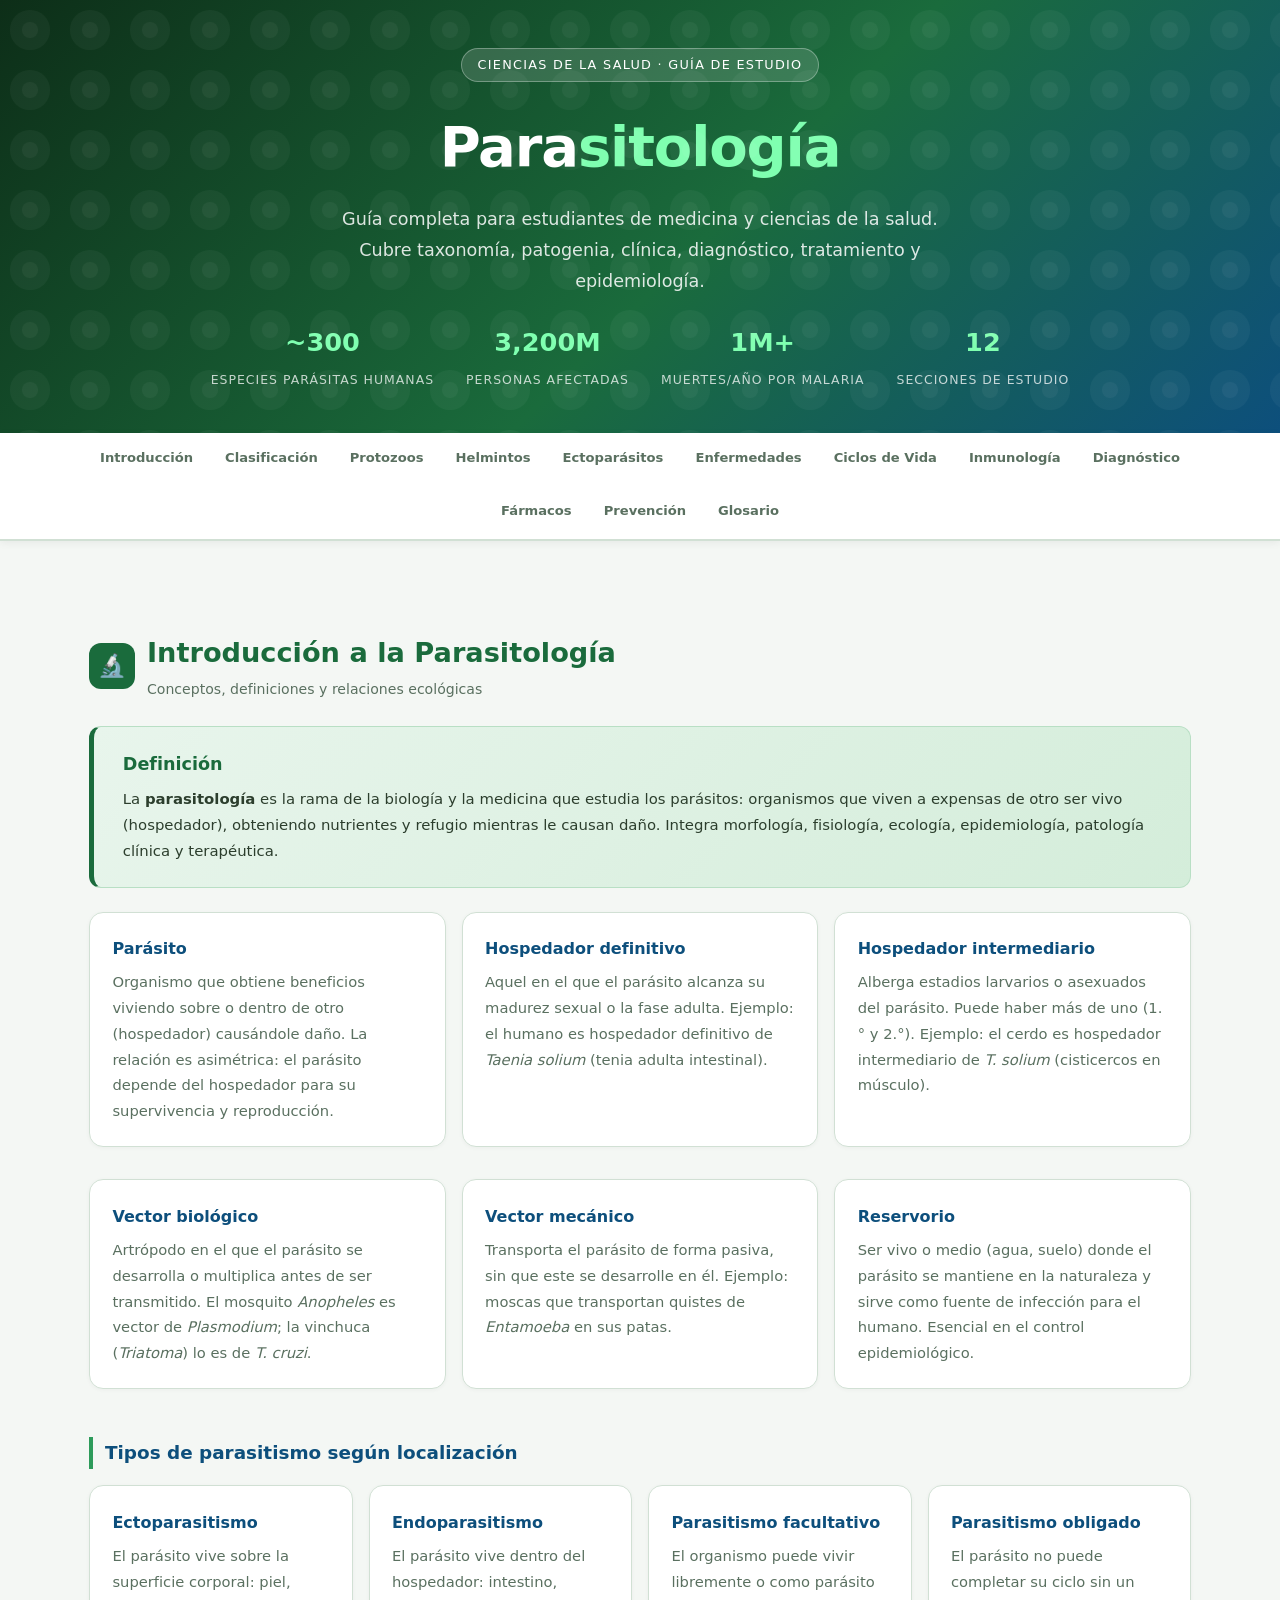
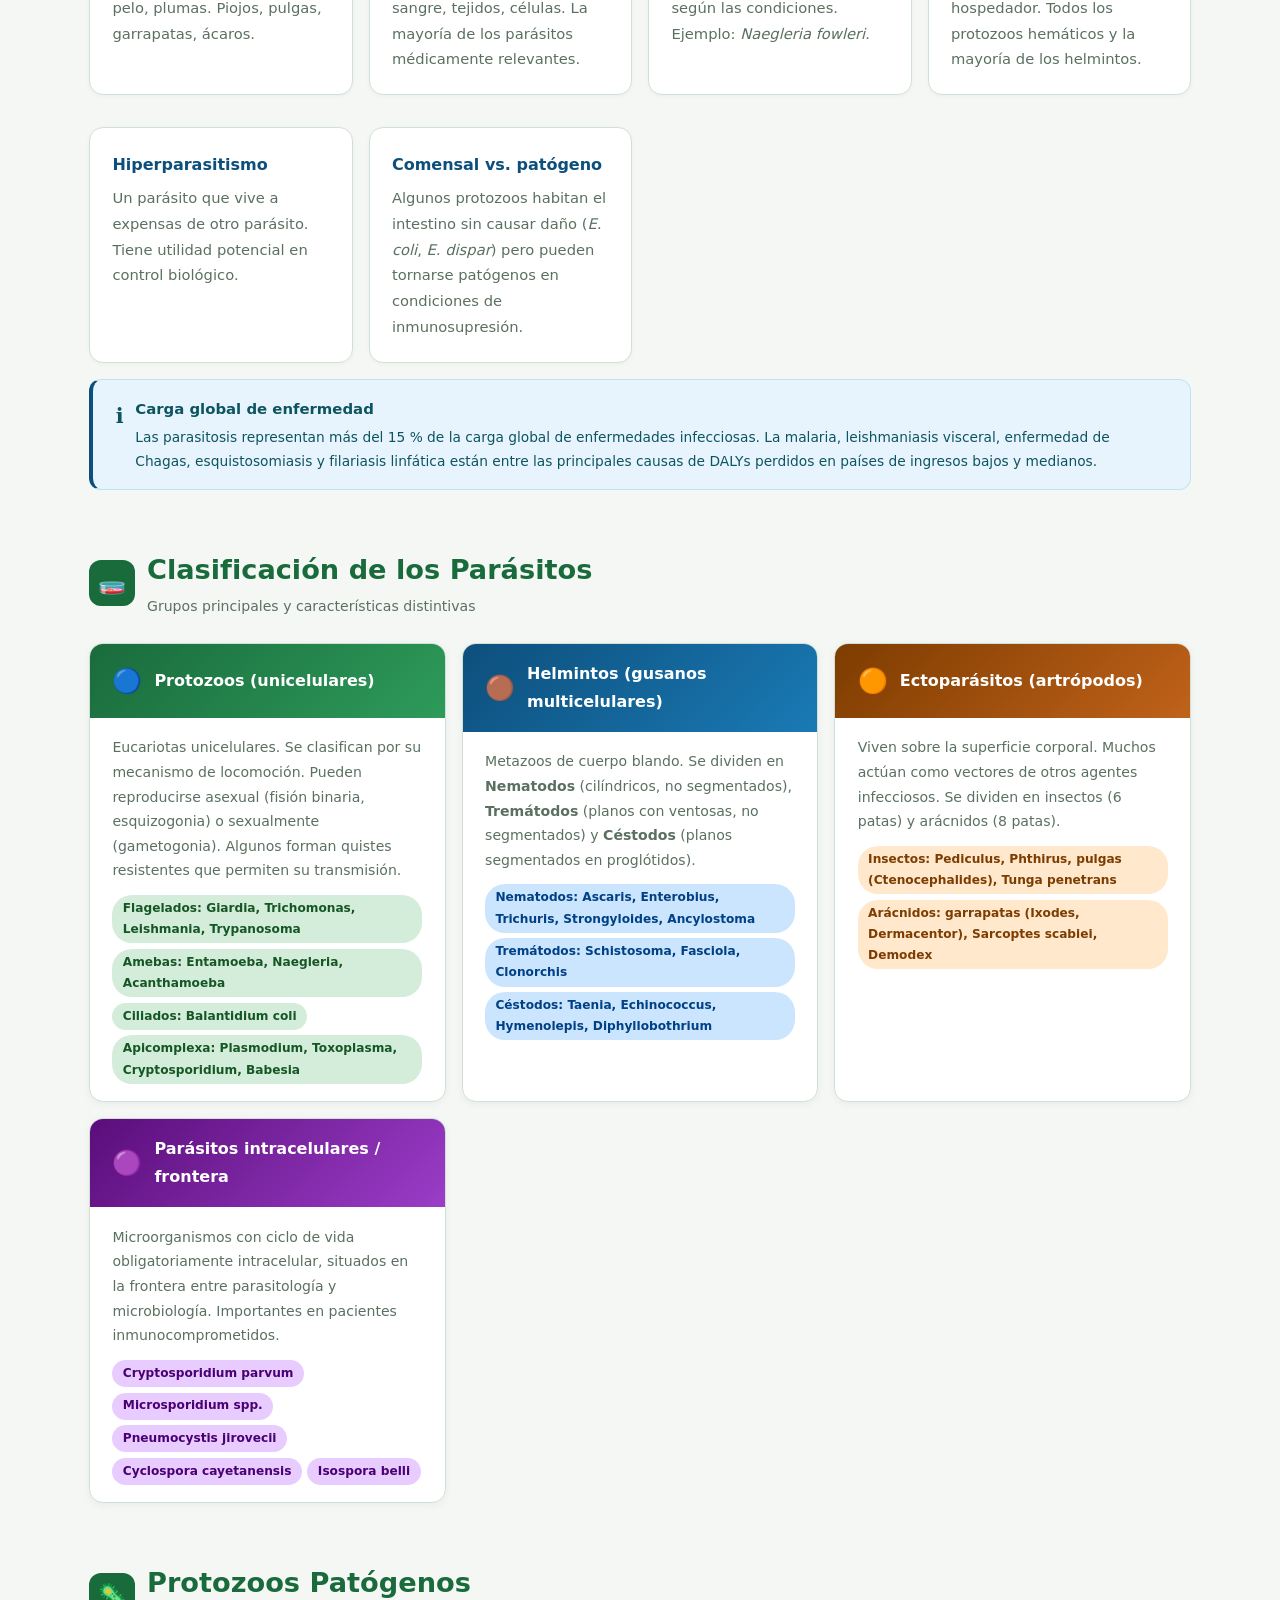
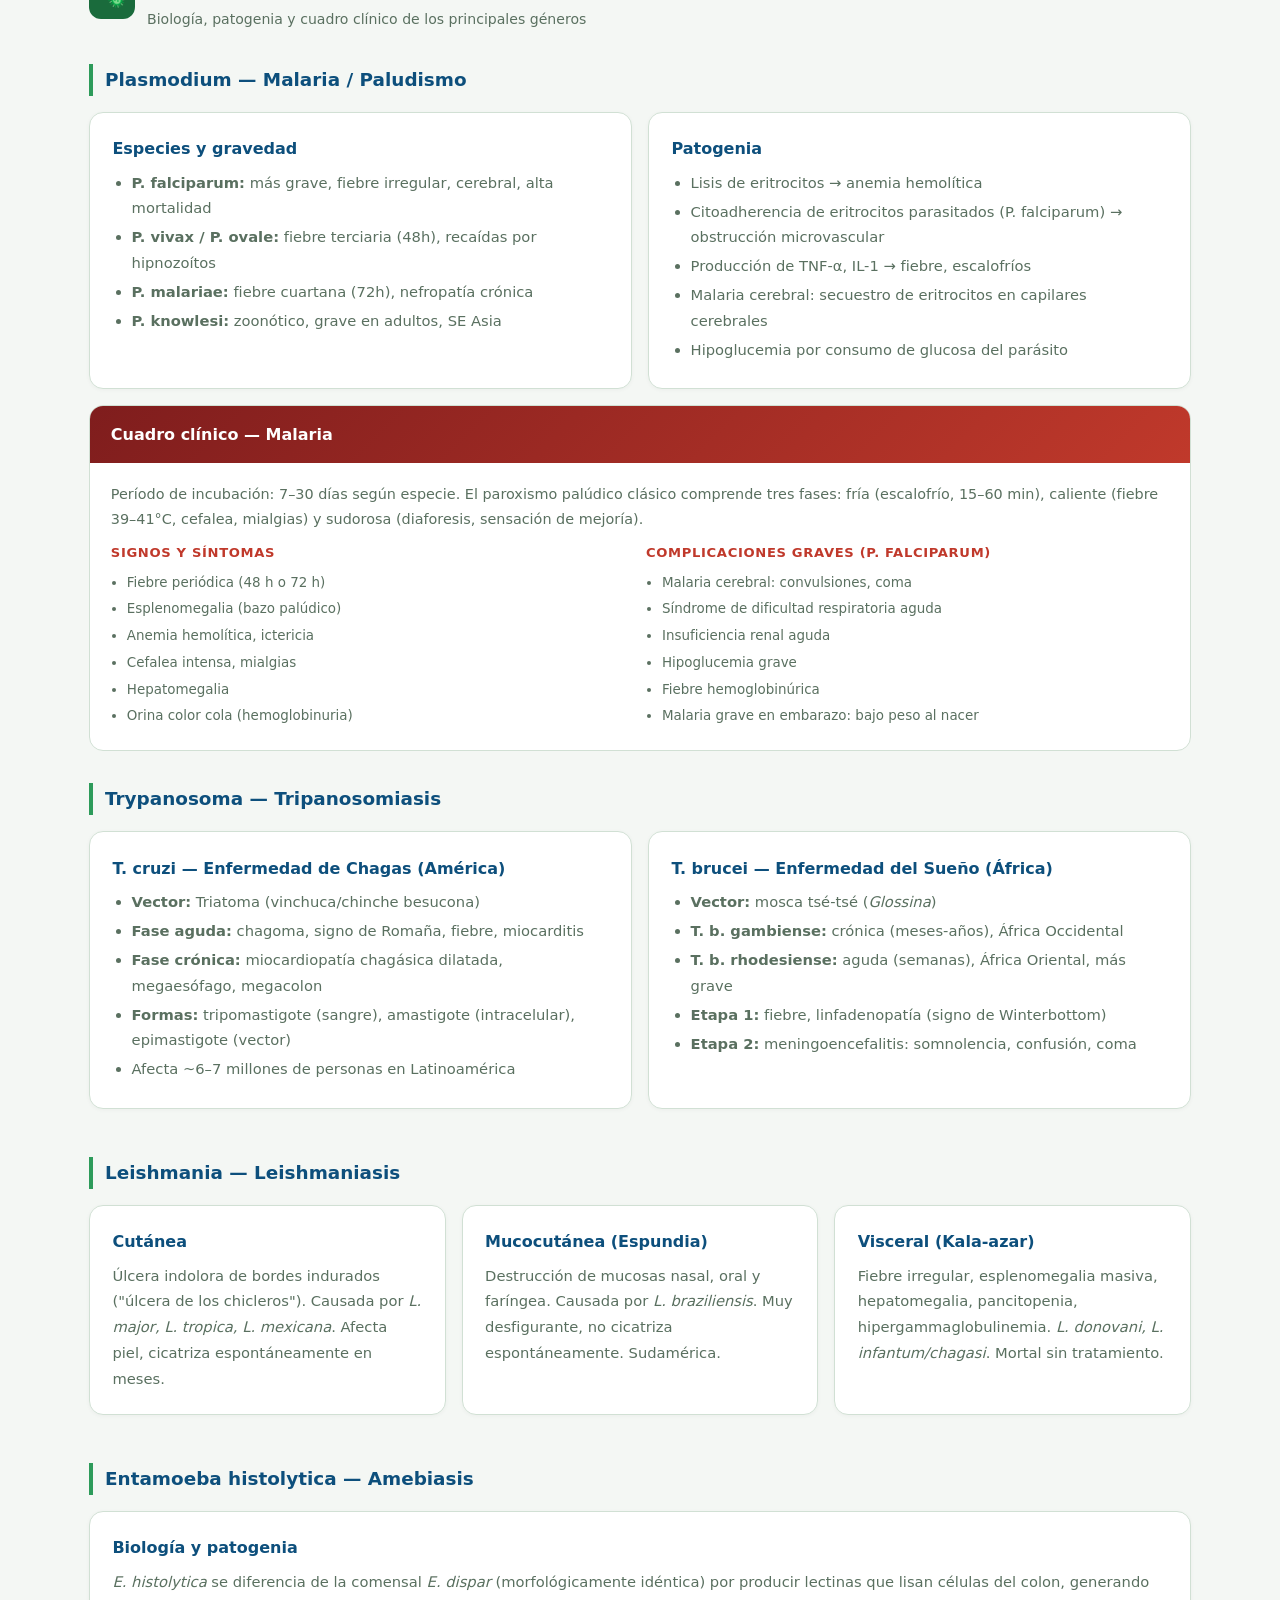
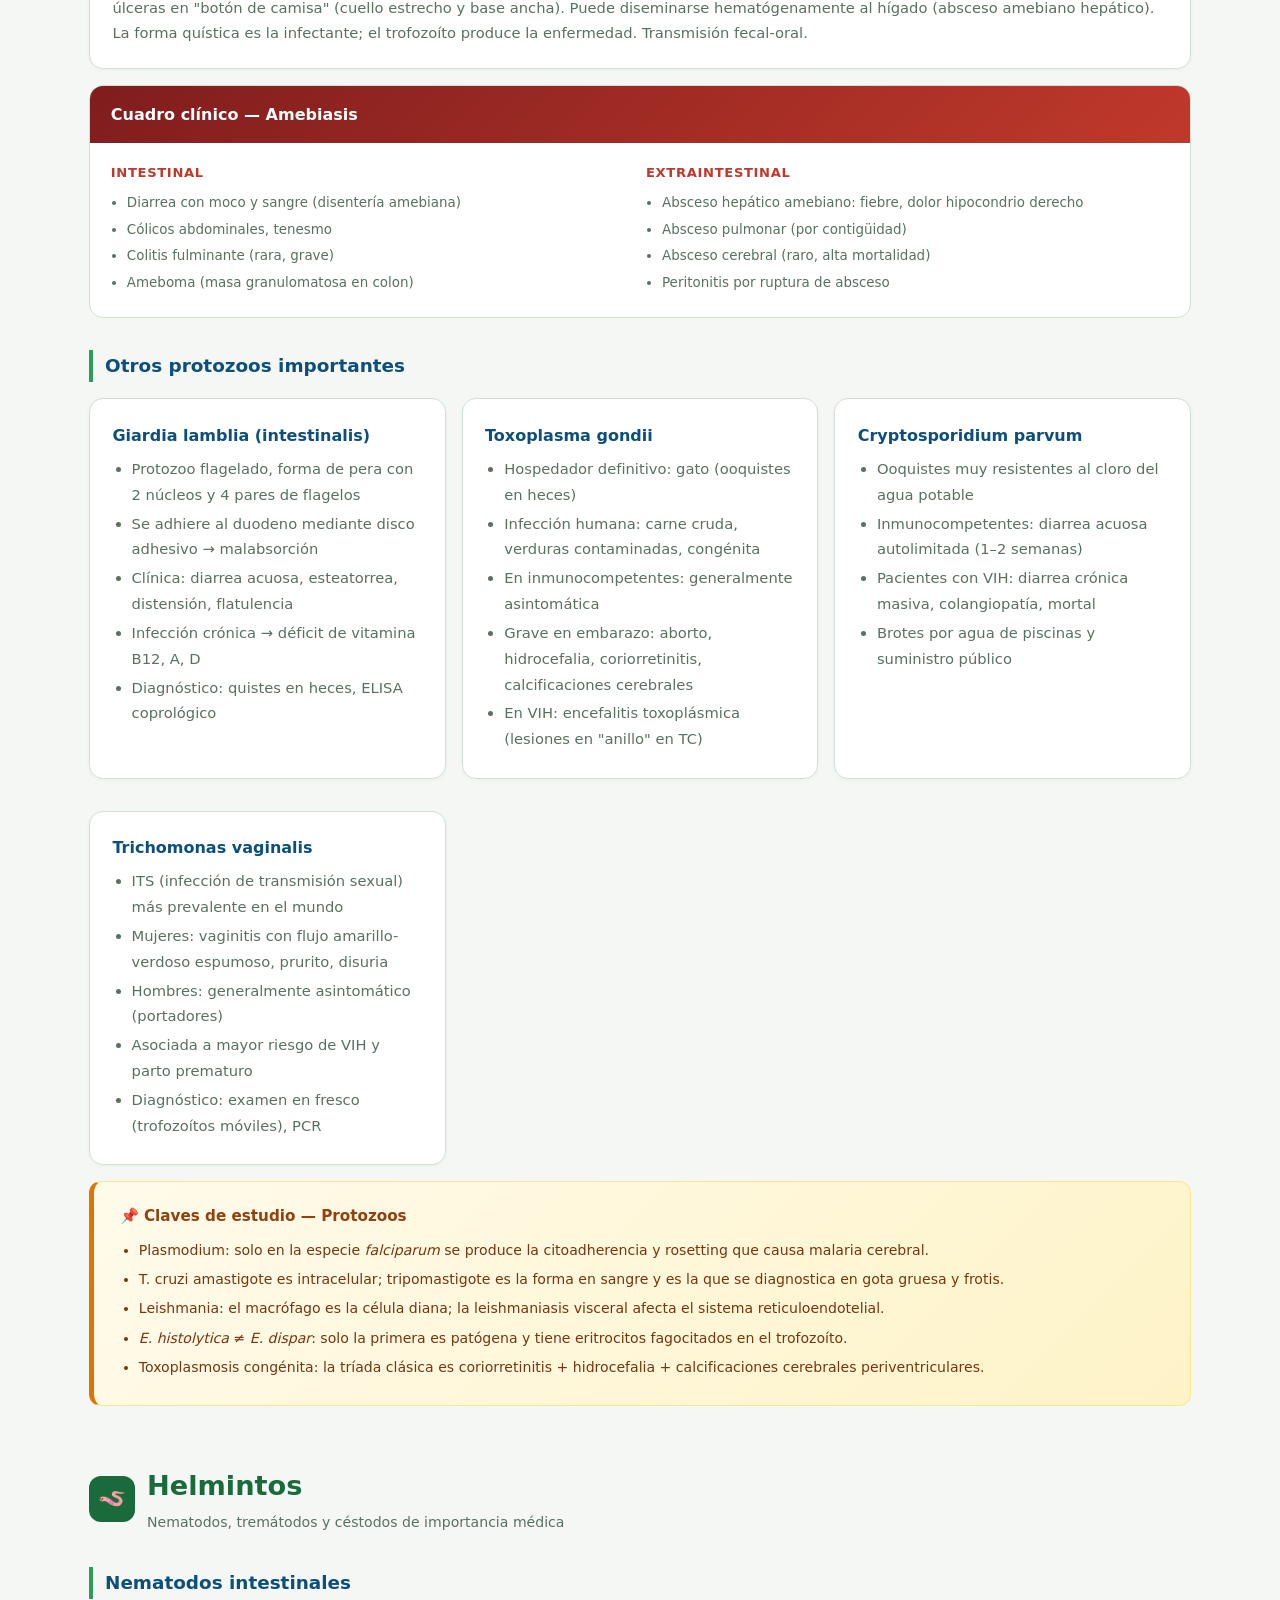
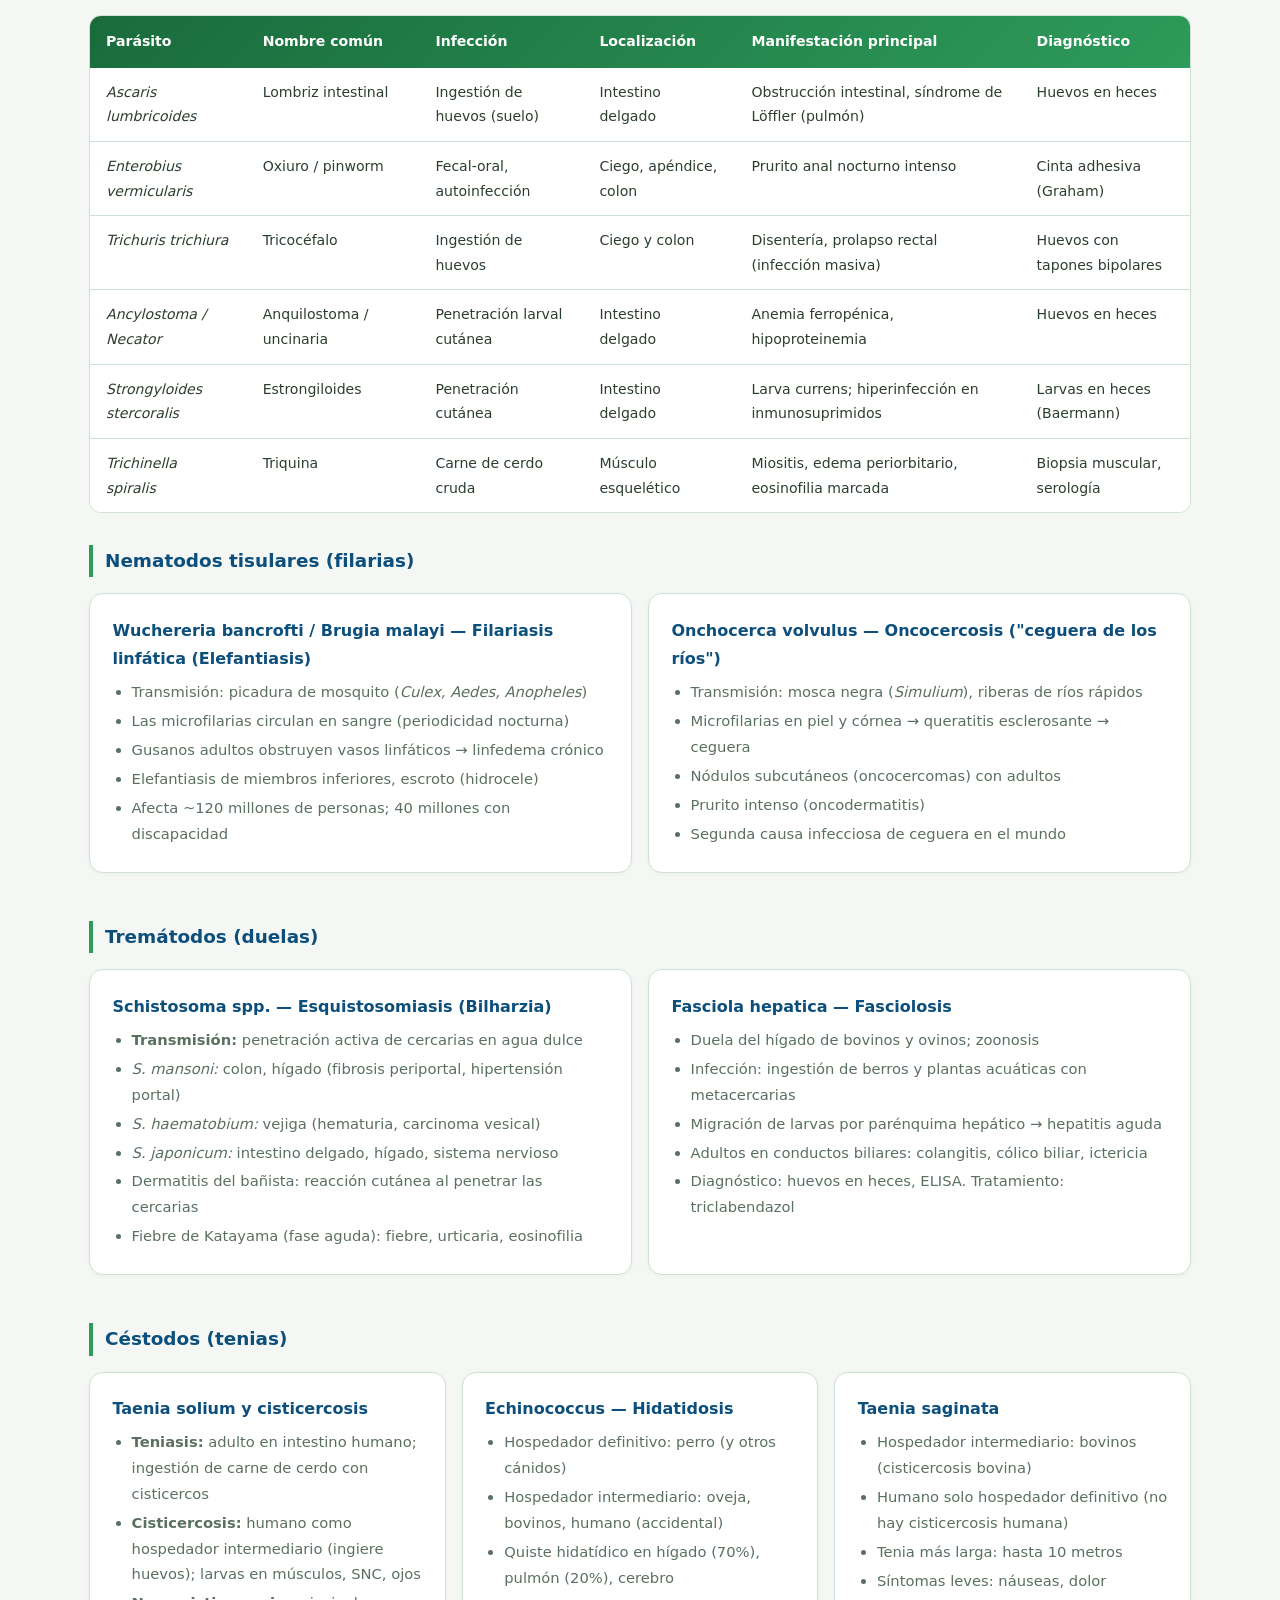
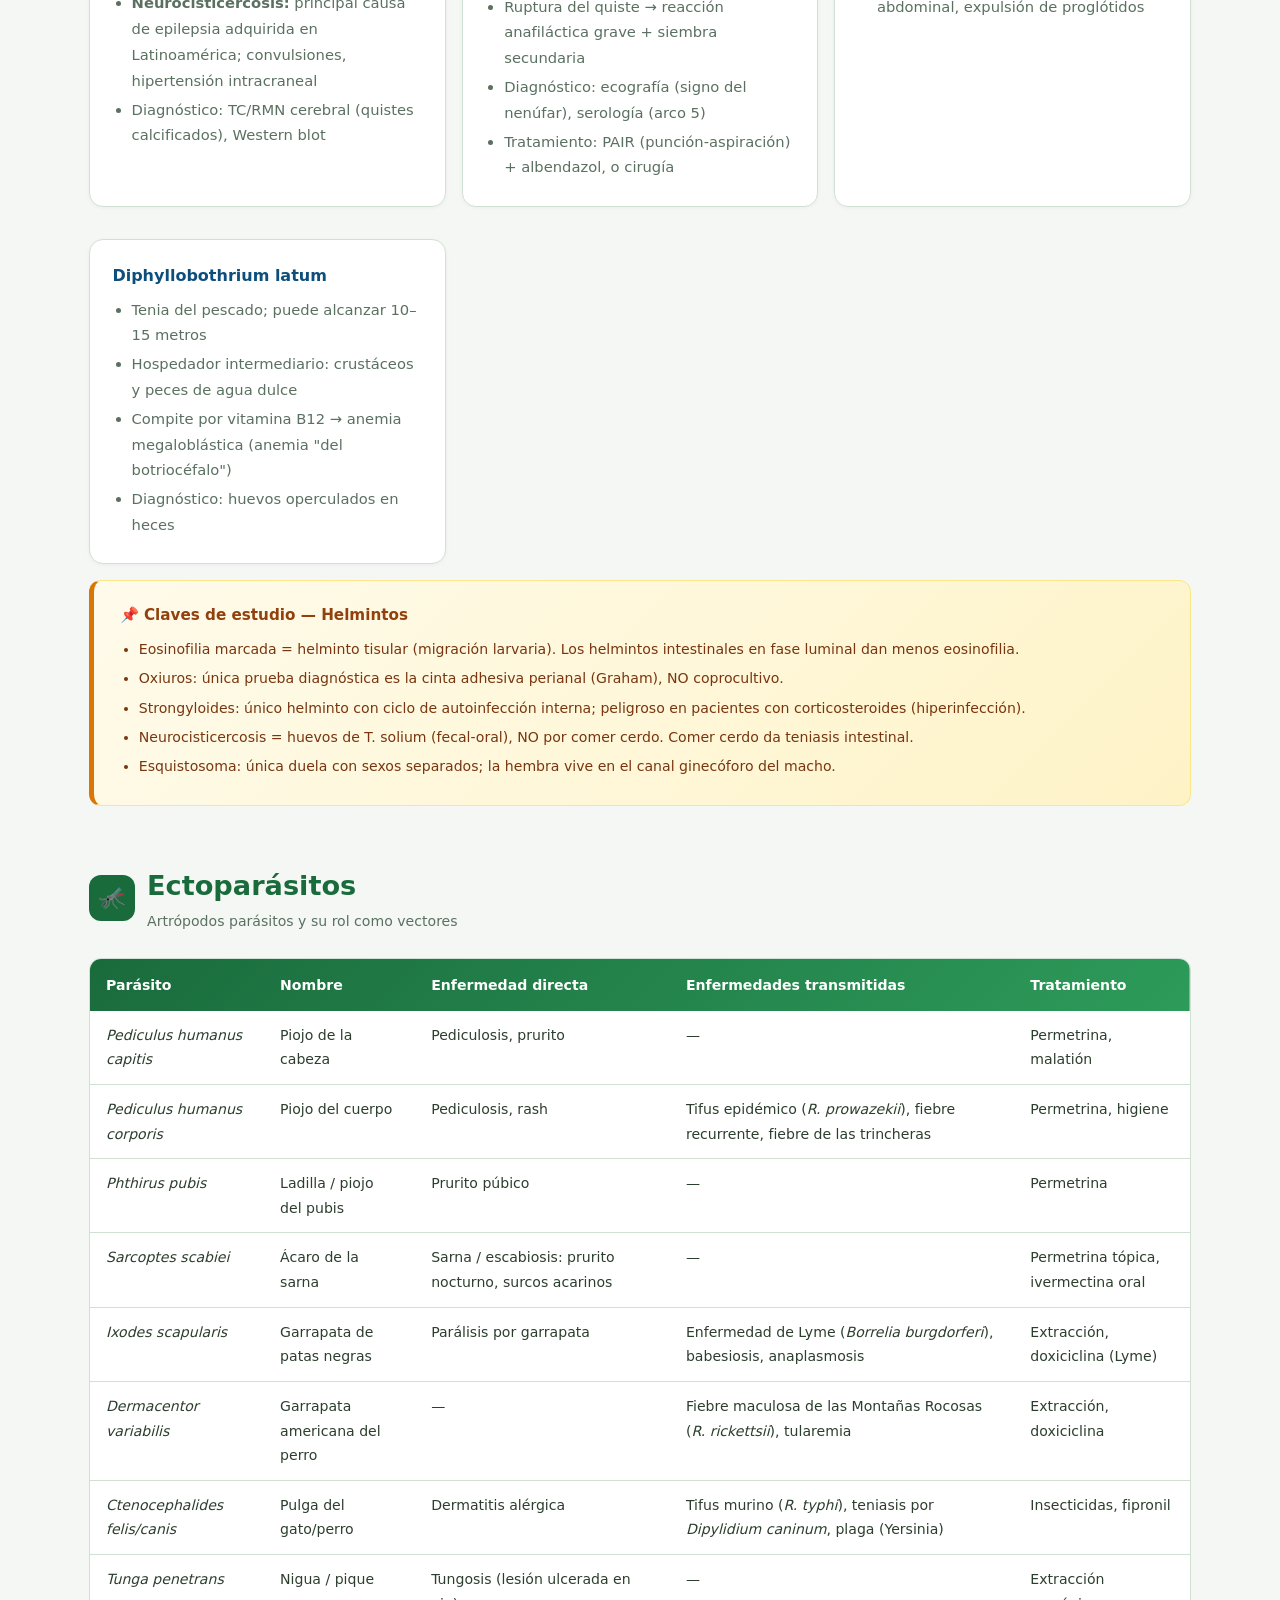
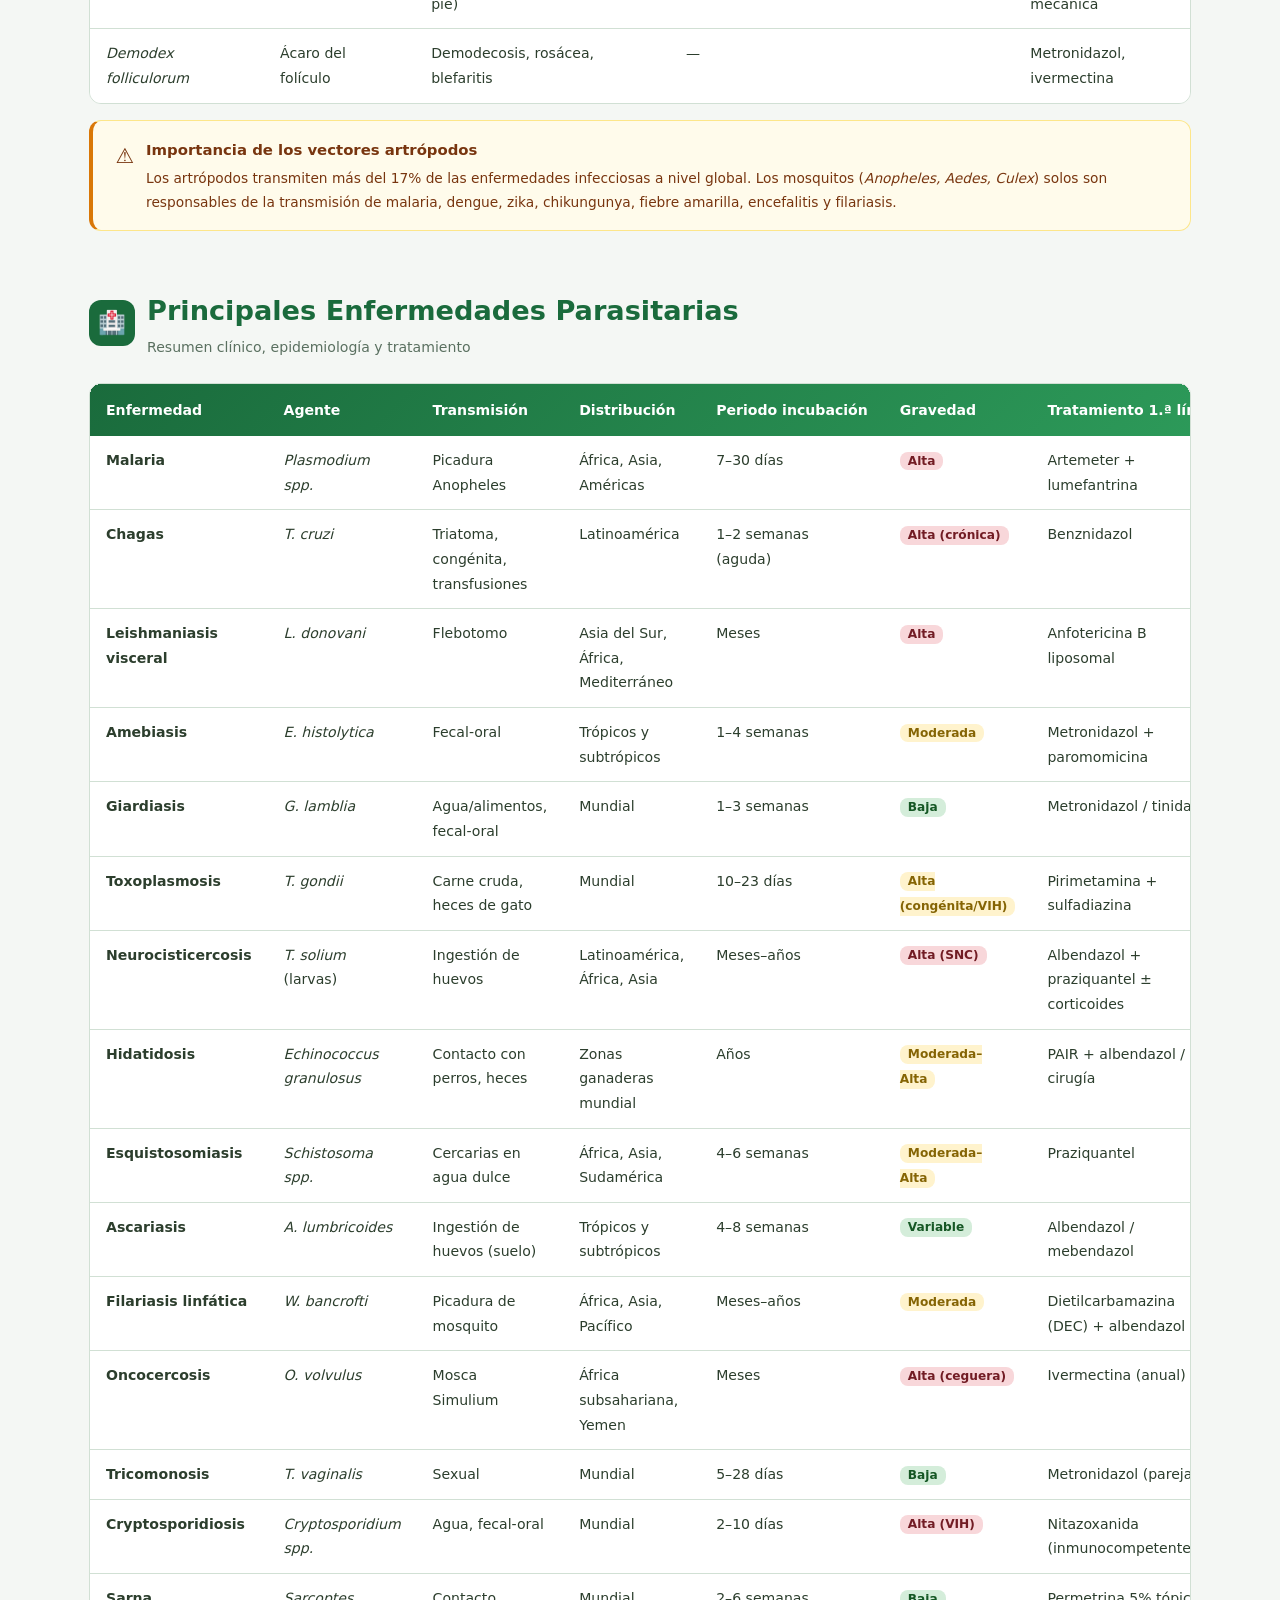
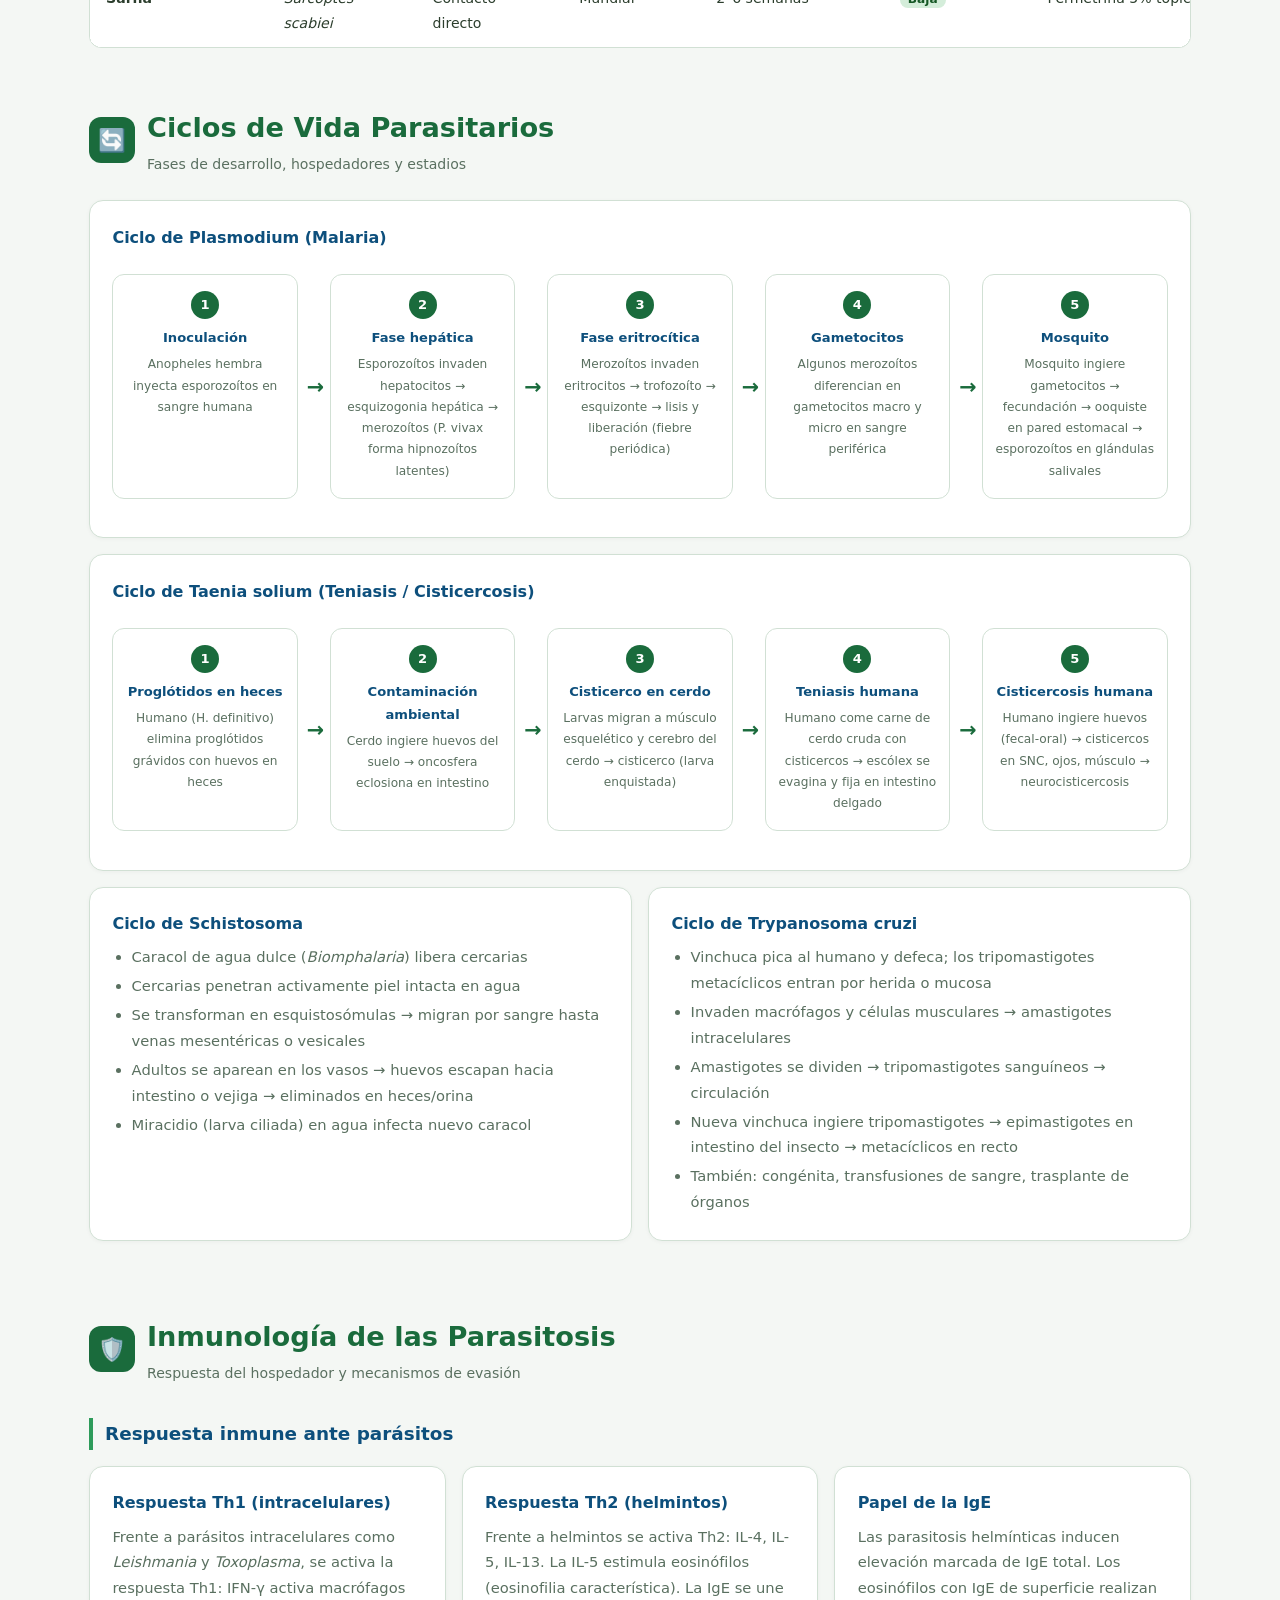
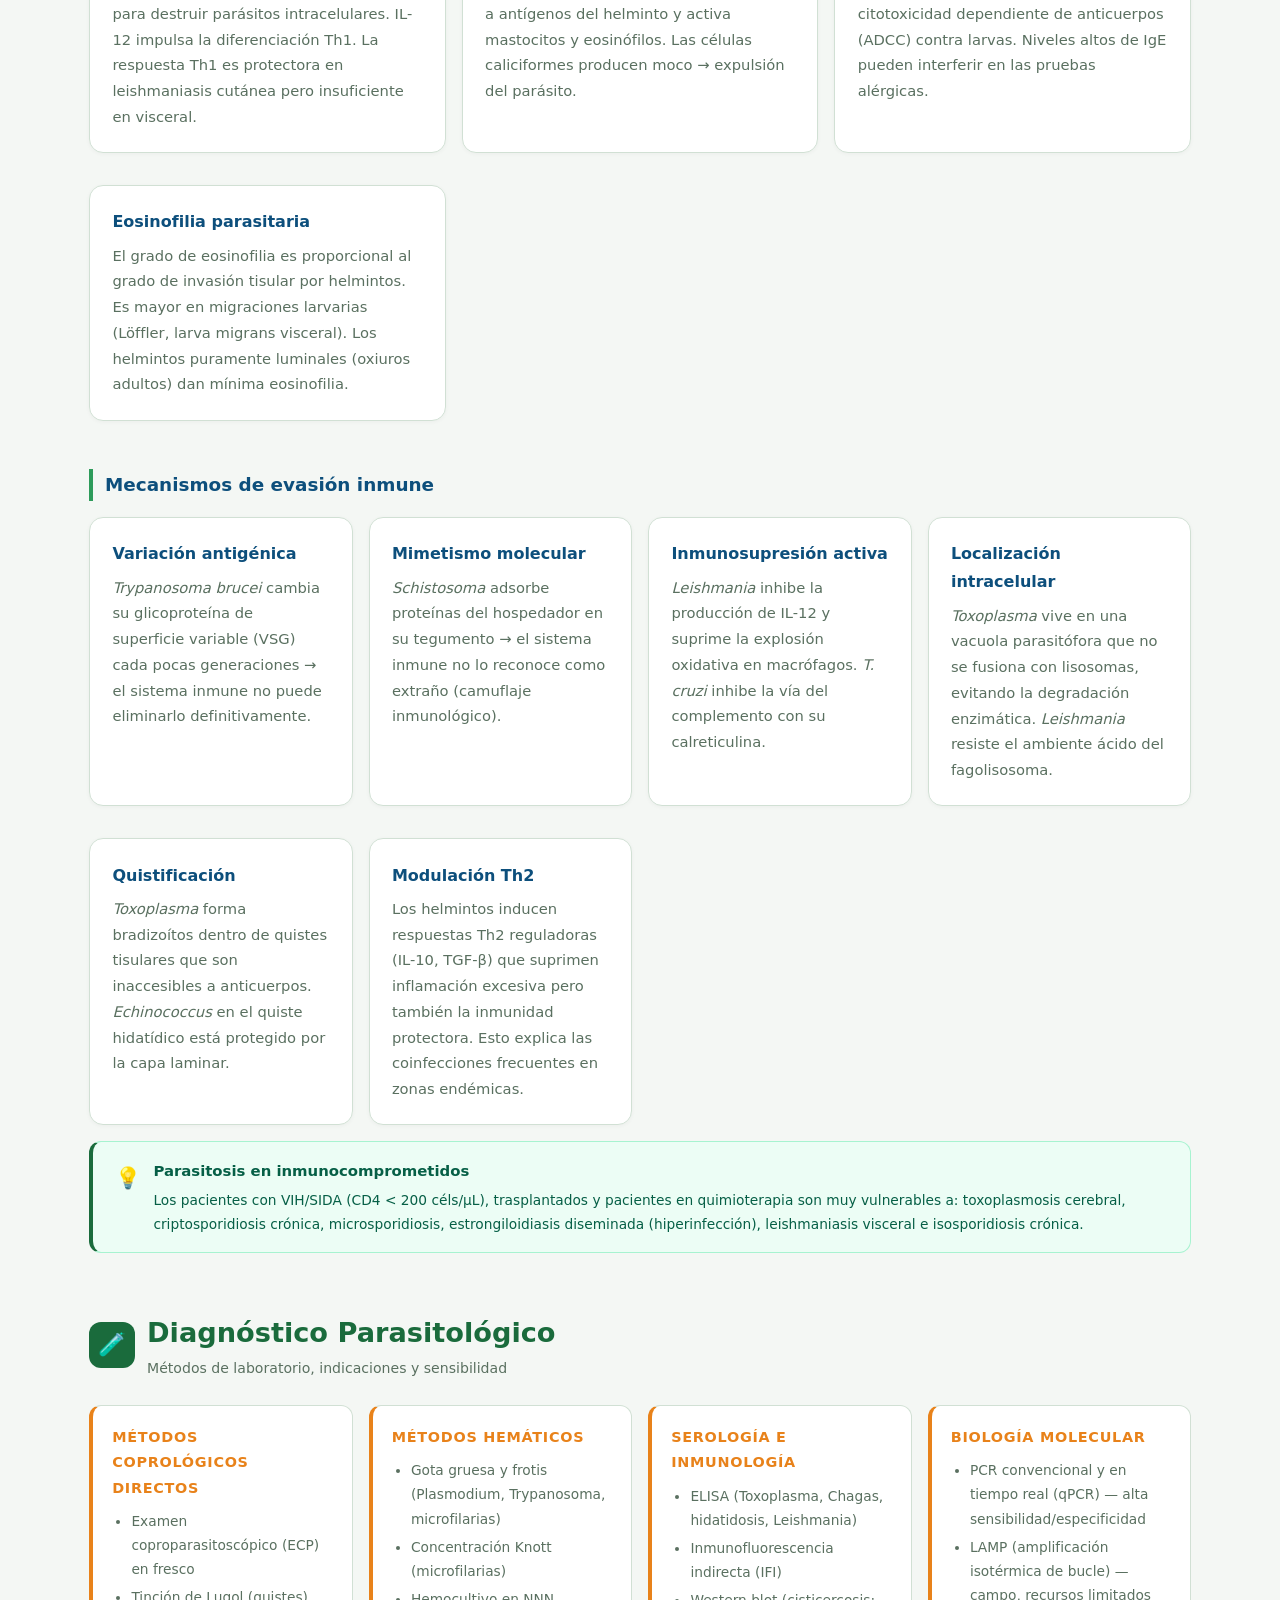
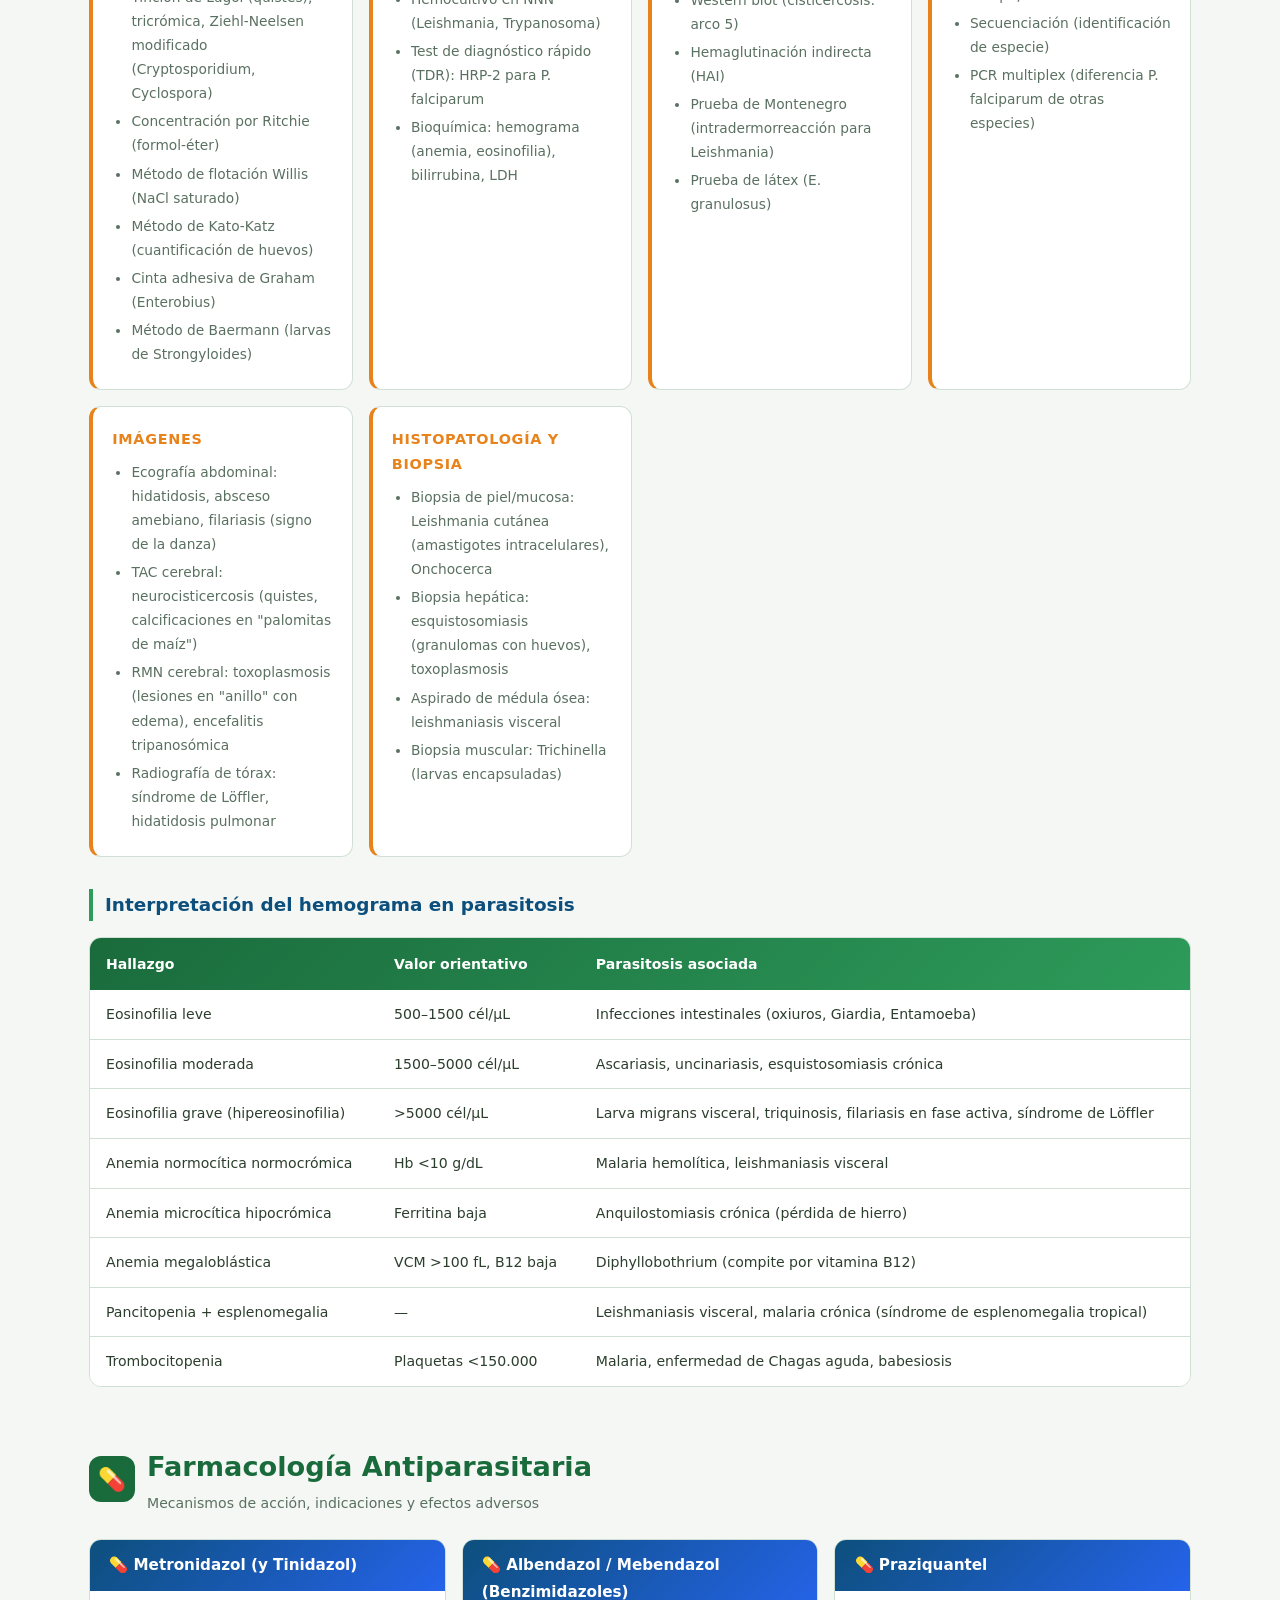
==== commit 42e0c7e4: "Expand parasitology page with full study guide content Adds protozoan pathogenesis and clinical case" ====
--- a/parasitologia.html
+++ b/parasitologia.html
@@ -3,7 +3,7 @@
 <head>
   <meta charset="UTF-8" />
   <meta name="viewport" content="width=device-width, initial-scale=1.0" />
-  <title>Parasitología - Guía Completa</title>
+  <title>Parasitología — Guía de Estudio Completa</title>
   <style>
     :root {
       --primary: #1a6b3c;
@@ -11,556 +11,208 @@
       --secondary: #0d4f7c;
       --accent: #e8821a;
       --danger: #c0392b;
+      --purple: #6d28d9;
       --bg: #f4f7f4;
       --card-bg: #ffffff;
       --text: #2c3e2d;
       --text-muted: #5a7060;
       --border: #d1e0d4;
     }
-
-    * {
-      margin: 0;
-      padding: 0;
-      box-sizing: border-box;
-    }
-
-    body {
-      font-family: 'Segoe UI', system-ui, sans-serif;
-      background: var(--bg);
-      color: var(--text);
-      line-height: 1.7;
-    }
+    *{margin:0;padding:0;box-sizing:border-box}
+    body{font-family:'Segoe UI',system-ui,sans-serif;background:var(--bg);color:var(--text);line-height:1.75}
 
     /* HEADER */
-    header {
-      background: linear-gradient(135deg, #0d2e18 0%, var(--primary) 60%, var(--secondary) 100%);
-      color: white;
-      padding: 3rem 1.5rem 2rem;
-      text-align: center;
-      position: relative;
-      overflow: hidden;
-    }
-
-    header::before {
-      content: '';
-      position: absolute;
-      inset: 0;
-      background: url("data:image/svg+xml,%3Csvg width='60' height='60' viewBox='0 0 60 60' xmlns='http://www.w3.org/2000/svg'%3E%3Cg fill='none' fill-rule='evenodd'%3E%3Cg fill='%23ffffff' fill-opacity='0.04'%3E%3Ccircle cx='30' cy='30' r='20'/%3E%3Ccircle cx='30' cy='30' r='10'/%3E%3C/g%3E%3C/g%3E%3C/svg%3E");
-      pointer-events: none;
-    }
-
-    header .badge {
-      display: inline-block;
-      background: rgba(255,255,255,0.15);
-      border: 1px solid rgba(255,255,255,0.3);
-      border-radius: 20px;
-      padding: 0.3rem 1rem;
-      font-size: 0.8rem;
-      letter-spacing: 0.1em;
-      text-transform: uppercase;
-      margin-bottom: 1rem;
-    }
-
-    header h1 {
-      font-size: clamp(2rem, 5vw, 3.5rem);
-      font-weight: 800;
-      letter-spacing: -0.02em;
-      margin-bottom: 0.5rem;
-    }
-
-    header h1 span {
-      color: #7fffb0;
-    }
-
-    header p.subtitle {
-      font-size: 1.15rem;
-      opacity: 0.85;
-      max-width: 600px;
-      margin: 0 auto 1.5rem;
-    }
-
-    .header-stats {
-      display: flex;
-      justify-content: center;
-      gap: 2rem;
-      flex-wrap: wrap;
-      margin-top: 1.5rem;
-    }
-
-    .header-stats .stat {
-      text-align: center;
-    }
-
-    .header-stats .stat strong {
-      display: block;
-      font-size: 1.6rem;
-      color: #7fffb0;
-      font-weight: 800;
-    }
-
-    .header-stats .stat span {
-      font-size: 0.8rem;
-      opacity: 0.75;
-      text-transform: uppercase;
-      letter-spacing: 0.08em;
-    }
+    header{background:linear-gradient(135deg,#0d2e18 0%,var(--primary) 55%,var(--secondary) 100%);color:#fff;padding:3rem 1.5rem 2.5rem;text-align:center;position:relative;overflow:hidden}
+    header::before{content:'';position:absolute;inset:0;background:url("data:image/svg+xml,%3Csvg width='60' height='60' viewBox='0 0 60 60' xmlns='http://www.w3.org/2000/svg'%3E%3Cg fill='%23ffffff' fill-opacity='0.04'%3E%3Ccircle cx='30' cy='30' r='20'/%3E%3Ccircle cx='30' cy='30' r='8'/%3E%3C/g%3E%3C/svg%3E");pointer-events:none}
+    header .badge{display:inline-block;background:rgba(255,255,255,.15);border:1px solid rgba(255,255,255,.3);border-radius:20px;padding:.3rem 1rem;font-size:.8rem;letter-spacing:.1em;text-transform:uppercase;margin-bottom:1rem}
+    header h1{font-size:clamp(2rem,5vw,3.5rem);font-weight:800;letter-spacing:-.02em;margin-bottom:.5rem}
+    header h1 span{color:#7fffb0}
+    header p.subtitle{font-size:1.1rem;opacity:.85;max-width:650px;margin:0 auto 1.5rem}
+    .header-stats{display:flex;justify-content:center;gap:2rem;flex-wrap:wrap;margin-top:1.5rem}
+    .header-stats .stat{text-align:center}
+    .header-stats .stat strong{display:block;font-size:1.6rem;color:#7fffb0;font-weight:800}
+    .header-stats .stat span{font-size:.78rem;opacity:.75;text-transform:uppercase;letter-spacing:.08em}
 
     /* NAV */
-    nav {
-      background: white;
-      border-bottom: 2px solid var(--border);
-      position: sticky;
-      top: 0;
-      z-index: 100;
-      box-shadow: 0 2px 8px rgba(0,0,0,0.06);
-    }
-
-    nav ul {
-      list-style: none;
-      display: flex;
-      justify-content: center;
-      flex-wrap: wrap;
-      gap: 0;
-      max-width: 1100px;
-      margin: 0 auto;
-    }
-
-    nav ul li a {
-      display: block;
-      padding: 1rem 1.2rem;
-      text-decoration: none;
-      color: var(--text-muted);
-      font-size: 0.9rem;
-      font-weight: 600;
-      transition: all 0.2s;
-      border-bottom: 3px solid transparent;
-    }
-
-    nav ul li a:hover {
-      color: var(--primary);
-      border-bottom-color: var(--primary);
-    }
-
-    /* MAIN */
-    main {
-      max-width: 1100px;
-      margin: 0 auto;
-      padding: 2rem 1.5rem 4rem;
-    }
-
-    /* SECTION TITLES */
-    .section-header {
-      display: flex;
-      align-items: center;
-      gap: 0.75rem;
-      margin: 3rem 0 1.5rem;
-    }
-
-    .section-header .icon {
-      width: 44px;
-      height: 44px;
-      background: var(--primary);
-      border-radius: 12px;
-      display: flex;
-      align-items: center;
-      justify-content: center;
-      font-size: 1.3rem;
-      flex-shrink: 0;
-    }
-
-    .section-header h2 {
-      font-size: 1.6rem;
-      font-weight: 700;
-      color: var(--primary);
-    }
-
-    .section-header p {
-      font-size: 0.9rem;
-      color: var(--text-muted);
-    }
+    nav{background:#fff;border-bottom:2px solid var(--border);position:sticky;top:0;z-index:100;box-shadow:0 2px 8px rgba(0,0,0,.06)}
+    nav ul{list-style:none;display:flex;justify-content:center;flex-wrap:wrap;max-width:1200px;margin:0 auto}
+    nav ul li a{display:block;padding:.85rem 1rem;text-decoration:none;color:var(--text-muted);font-size:.82rem;font-weight:600;transition:all .2s;border-bottom:3px solid transparent;white-space:nowrap}
+    nav ul li a:hover{color:var(--primary);border-bottom-color:var(--primary)}
+
+    /* LAYOUT */
+    main{max-width:1150px;margin:0 auto;padding:2rem 1.5rem 5rem}
+
+    /* SECTION HEADER */
+    .section-header{display:flex;align-items:center;gap:.75rem;margin:3.5rem 0 1.5rem}
+    .section-header .icon{width:46px;height:46px;background:var(--primary);border-radius:12px;display:flex;align-items:center;justify-content:center;font-size:1.4rem;flex-shrink:0}
+    .section-header h2{font-size:1.7rem;font-weight:800;color:var(--primary)}
+    .section-header p{font-size:.88rem;color:var(--text-muted)}
+
+    /* SUBSECTION */
+    .subsection{margin:2rem 0 1rem}
+    .subsection h3{font-size:1.15rem;font-weight:700;color:var(--secondary);border-left:4px solid var(--primary-light);padding-left:.75rem;margin-bottom:.75rem}
 
     /* CARDS */
-    .card {
-      background: var(--card-bg);
-      border: 1px solid var(--border);
-      border-radius: 16px;
-      padding: 1.5rem;
-      margin-bottom: 1rem;
-      box-shadow: 0 1px 4px rgba(0,0,0,0.04);
-    }
-
-    .card h3 {
-      font-size: 1.15rem;
-      font-weight: 700;
-      color: var(--secondary);
-      margin-bottom: 0.5rem;
-    }
-
-    .card p {
-      color: var(--text-muted);
-      font-size: 0.95rem;
-    }
-
-    /* GRID LAYOUTS */
-    .grid-2 {
-      display: grid;
-      grid-template-columns: repeat(auto-fit, minmax(280px, 1fr));
-      gap: 1rem;
-    }
-
-    .grid-3 {
-      display: grid;
-      grid-template-columns: repeat(auto-fit, minmax(220px, 1fr));
-      gap: 1rem;
-    }
+    .card{background:#fff;border:1px solid var(--border);border-radius:14px;padding:1.4rem;margin-bottom:1rem;box-shadow:0 1px 4px rgba(0,0,0,.04)}
+    .card h4{font-size:1rem;font-weight:700;color:var(--secondary);margin-bottom:.4rem}
+    .card p,.card li{color:var(--text-muted);font-size:.92rem}
+    .card ul{padding-left:1.2rem}
+    .card ul li{margin-bottom:.2rem}
+
+    /* GRIDS */
+    .grid-2{display:grid;grid-template-columns:repeat(auto-fit,minmax(280px,1fr));gap:1rem}
+    .grid-3{display:grid;grid-template-columns:repeat(auto-fit,minmax(220px,1fr));gap:1rem}
+    .grid-4{display:grid;grid-template-columns:repeat(auto-fit,minmax(200px,1fr));gap:1rem}
 
     /* INTRO BOX */
-    .intro-box {
-      background: linear-gradient(135deg, #e8f5ec, #d4edda);
-      border: 1px solid #b8dfc4;
-      border-left: 5px solid var(--primary);
-      border-radius: 12px;
-      padding: 1.5rem 2rem;
-      margin-bottom: 2rem;
-    }
-
-    .intro-box h2 {
-      color: var(--primary);
-      margin-bottom: 0.5rem;
-      font-size: 1.3rem;
-    }
-
-    /* PARASITE CATEGORY CARDS */
-    .category-card {
-      background: white;
-      border-radius: 16px;
-      border: 1px solid var(--border);
-      overflow: hidden;
-      box-shadow: 0 2px 8px rgba(0,0,0,0.05);
-      transition: transform 0.2s, box-shadow 0.2s;
-    }
-
-    .category-card:hover {
-      transform: translateY(-3px);
-      box-shadow: 0 6px 20px rgba(0,0,0,0.1);
-    }
-
-    .category-card .card-header {
-      padding: 1rem 1.5rem;
-      display: flex;
-      align-items: center;
-      gap: 0.75rem;
-      color: white;
-      font-weight: 700;
-      font-size: 1.05rem;
-    }
-
-    .category-card .card-header .icon {
-      font-size: 1.5rem;
-    }
-
-    .protozoa .card-header { background: linear-gradient(135deg, #1a6b3c, #2d9b5a); }
-    .helminths .card-header { background: linear-gradient(135deg, #0d4f7c, #1a7ab5); }
-    .ectoparasites .card-header { background: linear-gradient(135deg, #7d3c00, #c0621a); }
-    .fungi-card .card-header { background: linear-gradient(135deg, #5a0d7a, #9b3dc8); }
-
-    .category-card .card-body {
-      padding: 1.2rem 1.5rem;
-    }
-
-    .category-card .card-body p {
-      color: var(--text-muted);
-      font-size: 0.9rem;
-      margin-bottom: 0.8rem;
-    }
-
-    .category-card .examples {
-      display: flex;
-      flex-wrap: wrap;
-      gap: 0.4rem;
-    }
-
-    .tag {
-      display: inline-block;
-      padding: 0.2rem 0.7rem;
-      border-radius: 20px;
-      font-size: 0.78rem;
-      font-weight: 600;
-    }
-
-    .tag-green { background: #d4edda; color: #155724; }
-    .tag-blue  { background: #cce5ff; color: #004085; }
-    .tag-orange{ background: #ffe8cc; color: #7d3c00; }
-    .tag-purple{ background: #e8ccff; color: #4a0072; }
-
-    /* DISEASE TABLE */
-    .table-wrap {
-      overflow-x: auto;
-      border-radius: 12px;
-      border: 1px solid var(--border);
-      margin-bottom: 1rem;
-    }
-
-    table {
-      width: 100%;
-      border-collapse: collapse;
-      background: white;
-      font-size: 0.9rem;
-    }
-
-    table thead {
-      background: linear-gradient(135deg, var(--primary), var(--primary-light));
-      color: white;
-    }
-
-    table thead th {
-      padding: 0.9rem 1rem;
-      text-align: left;
-      font-weight: 600;
-      white-space: nowrap;
-    }
-
-    table tbody tr {
-      border-bottom: 1px solid var(--border);
-      transition: background 0.15s;
-    }
-
-    table tbody tr:last-child { border-bottom: none; }
-    table tbody tr:hover { background: #f0f9f2; }
-
-    table tbody td {
-      padding: 0.8rem 1rem;
-      vertical-align: top;
-    }
-
-    .badge-danger { background: #f8d7da; color: #721c24; padding: 0.15rem 0.5rem; border-radius: 8px; font-size: 0.78rem; font-weight: 600; }
-    .badge-warn   { background: #fff3cd; color: #856404; padding: 0.15rem 0.5rem; border-radius: 8px; font-size: 0.78rem; font-weight: 600; }
-    .badge-ok     { background: #d4edda; color: #155724; padding: 0.15rem 0.5rem; border-radius: 8px; font-size: 0.78rem; font-weight: 600; }
+    .intro-box{background:linear-gradient(135deg,#e8f5ec,#d4edda);border:1px solid #b8dfc4;border-left:5px solid var(--primary);border-radius:12px;padding:1.4rem 1.8rem;margin-bottom:1.5rem}
+    .intro-box h3{color:var(--primary);margin-bottom:.4rem;font-size:1.1rem}
+    .intro-box p{font-size:.93rem;color:var(--text)}
+
+    /* CATEGORY CARDS */
+    .cat-card{background:#fff;border-radius:14px;border:1px solid var(--border);overflow:hidden;box-shadow:0 2px 8px rgba(0,0,0,.05);transition:transform .2s,box-shadow .2s}
+    .cat-card:hover{transform:translateY(-3px);box-shadow:0 6px 20px rgba(0,0,0,.1)}
+    .cat-card .ch{padding:1rem 1.4rem;display:flex;align-items:center;gap:.75rem;color:#fff;font-weight:700;font-size:1rem}
+    .cat-card .ch .ico{font-size:1.5rem}
+    .cat-card .cb{padding:1.1rem 1.4rem}
+    .cat-card .cb p{color:var(--text-muted);font-size:.88rem;margin-bottom:.75rem}
+    .protozoa .ch{background:linear-gradient(135deg,#1a6b3c,#2d9b5a)}
+    .helminths .ch{background:linear-gradient(135deg,#0d4f7c,#1a7ab5)}
+    .ecto .ch{background:linear-gradient(135deg,#7d3c00,#c0621a)}
+    .intra .ch{background:linear-gradient(135deg,#5a0d7a,#9b3dc8)}
+
+    /* TAGS */
+    .tags{display:flex;flex-wrap:wrap;gap:.35rem}
+    .tag{display:inline-block;padding:.18rem .65rem;border-radius:20px;font-size:.76rem;font-weight:600}
+    .tg{background:#d4edda;color:#155724}
+    .tb{background:#cce5ff;color:#004085}
+    .to{background:#ffe8cc;color:#7d3c00}
+    .tp{background:#e8ccff;color:#4a0072}
+    .tr{background:#f8d7da;color:#721c24}
+    .ty{background:#fff3cd;color:#856404}
+
+    /* TABLES */
+    .tw{overflow-x:auto;border-radius:12px;border:1px solid var(--border);margin-bottom:1rem}
+    table{width:100%;border-collapse:collapse;background:#fff;font-size:.88rem}
+    thead{background:linear-gradient(135deg,var(--primary),var(--primary-light));color:#fff}
+    thead th{padding:.85rem 1rem;text-align:left;font-weight:600;white-space:nowrap}
+    tbody tr{border-bottom:1px solid var(--border);transition:background .15s}
+    tbody tr:last-child{border-bottom:none}
+    tbody tr:hover{background:#f0f9f2}
+    tbody td{padding:.75rem 1rem;vertical-align:top}
+    .bd{background:#f8d7da;color:#721c24;padding:.15rem .5rem;border-radius:8px;font-size:.76rem;font-weight:600}
+    .bw{background:#fff3cd;color:#856404;padding:.15rem .5rem;border-radius:8px;font-size:.76rem;font-weight:600}
+    .bg{background:#d4edda;color:#155724;padding:.15rem .5rem;border-radius:8px;font-size:.76rem;font-weight:600}
 
     /* LIFECYCLE */
-    .lifecycle {
-      display: flex;
-      align-items: stretch;
-      gap: 0;
-      overflow-x: auto;
-      padding: 1rem 0;
-    }
-
-    .lifecycle-step {
-      flex: 1;
-      min-width: 130px;
-      background: white;
-      border: 1px solid var(--border);
-      border-radius: 12px;
-      padding: 1rem 0.75rem;
-      text-align: center;
-      position: relative;
-    }
-
-    .lifecycle-step + .lifecycle-step {
-      margin-left: 2rem;
-    }
-
-    .lifecycle-step + .lifecycle-step::before {
-      content: '→';
-      position: absolute;
-      left: -1.5rem;
-      top: 50%;
-      transform: translateY(-50%);
-      color: var(--primary);
-      font-size: 1.3rem;
-      font-weight: bold;
-    }
-
-    .lifecycle-step .step-num {
-      width: 28px;
-      height: 28px;
-      background: var(--primary);
-      color: white;
-      border-radius: 50%;
-      display: flex;
-      align-items: center;
-      justify-content: center;
-      font-size: 0.85rem;
-      font-weight: 700;
-      margin: 0 auto 0.5rem;
-    }
-
-    .lifecycle-step h4 {
-      font-size: 0.85rem;
-      font-weight: 700;
-      color: var(--secondary);
-      margin-bottom: 0.3rem;
-    }
-
-    .lifecycle-step p {
-      font-size: 0.78rem;
-      color: var(--text-muted);
-    }
+    .lifecycle{display:flex;align-items:stretch;gap:0;overflow-x:auto;padding:1rem 0}
+    .ls{flex:1;min-width:130px;background:#fff;border:1px solid var(--border);border-radius:12px;padding:1rem .75rem;text-align:center;position:relative}
+    .ls+.ls{margin-left:2rem}
+    .ls+.ls::before{content:'→';position:absolute;left:-1.5rem;top:50%;transform:translateY(-50%);color:var(--primary);font-size:1.3rem;font-weight:700}
+    .ls .sn{width:28px;height:28px;background:var(--primary);color:#fff;border-radius:50%;display:flex;align-items:center;justify-content:center;font-size:.82rem;font-weight:700;margin:0 auto .5rem}
+    .ls h4{font-size:.82rem;font-weight:700;color:var(--secondary);margin-bottom:.25rem}
+    .ls p{font-size:.76rem;color:var(--text-muted)}
+
+    /* ALERTS */
+    .alert{border-radius:12px;padding:1rem 1.4rem;margin-bottom:1rem;display:flex;gap:.75rem;align-items:flex-start}
+    .alert-d{background:#fdf0f0;border:1px solid #f5c6cb;border-left:4px solid var(--danger);color:#721c24}
+    .alert-i{background:#e8f4fd;border:1px solid #bee5eb;border-left:4px solid var(--secondary);color:#0c5460}
+    .alert-w{background:#fffbeb;border:1px solid #fde68a;border-left:4px solid #d97706;color:#78350f}
+    .alert-g{background:#ecfdf5;border:1px solid #a7f3d0;border-left:4px solid var(--primary);color:#065f46}
+    .alert .ai{font-size:1.3rem;flex-shrink:0;margin-top:.1rem}
+    .alert strong{display:block;font-size:.93rem;margin-bottom:.2rem}
+    .alert p{font-size:.86rem;margin:0}
 
     /* PREVENTION */
-    .prevention-grid {
-      display: grid;
-      grid-template-columns: repeat(auto-fit, minmax(200px, 1fr));
-      gap: 1rem;
-    }
-
-    .prevention-item {
-      background: white;
-      border: 1px solid var(--border);
-      border-radius: 12px;
-      padding: 1.2rem;
-      text-align: center;
-      transition: transform 0.2s;
-    }
-
-    .prevention-item:hover {
-      transform: translateY(-2px);
-    }
-
-    .prevention-item .icon {
-      font-size: 2rem;
-      margin-bottom: 0.5rem;
-    }
-
-    .prevention-item h4 {
-      font-size: 0.95rem;
-      font-weight: 700;
-      color: var(--primary);
-      margin-bottom: 0.3rem;
-    }
-
-    .prevention-item p {
-      font-size: 0.82rem;
-      color: var(--text-muted);
-    }
-
-    /* DIAGNOSIS */
-    .diag-card {
-      background: white;
-      border: 1px solid var(--border);
-      border-radius: 12px;
-      padding: 1.2rem;
-      border-left: 4px solid var(--accent);
-    }
-
-    .diag-card h4 {
-      font-weight: 700;
-      color: var(--accent);
-      margin-bottom: 0.5rem;
-      font-size: 0.95rem;
-      text-transform: uppercase;
-      letter-spacing: 0.06em;
-    }
-
-    .diag-card ul {
-      padding-left: 1.2rem;
-      color: var(--text-muted);
-      font-size: 0.88rem;
-    }
-
-    .diag-card ul li {
-      margin-bottom: 0.25rem;
-    }
-
-    /* ALERT BOX */
-    .alert {
-      border-radius: 12px;
-      padding: 1rem 1.5rem;
-      margin-bottom: 1rem;
-      display: flex;
-      gap: 0.75rem;
-      align-items: flex-start;
-    }
-
-    .alert-danger {
-      background: #fdf0f0;
-      border: 1px solid #f5c6cb;
-      border-left: 4px solid var(--danger);
-      color: #721c24;
-    }
-
-    .alert-info {
-      background: #e8f4fd;
-      border: 1px solid #bee5eb;
-      border-left: 4px solid var(--secondary);
-      color: #0c5460;
-    }
-
-    .alert .alert-icon { font-size: 1.3rem; flex-shrink: 0; margin-top: 0.1rem; }
-    .alert strong { display: block; font-size: 0.95rem; margin-bottom: 0.2rem; }
-    .alert p { font-size: 0.88rem; margin: 0; }
+    .prev-item{background:#fff;border:1px solid var(--border);border-radius:12px;padding:1.2rem;text-align:center;transition:transform .2s}
+    .prev-item:hover{transform:translateY(-2px)}
+    .prev-item .ico{font-size:2rem;margin-bottom:.5rem}
+    .prev-item h4{font-size:.92rem;font-weight:700;color:var(--primary);margin-bottom:.3rem}
+    .prev-item p{font-size:.8rem;color:var(--text-muted)}
+
+    /* DIAG CARD */
+    .dc{background:#fff;border:1px solid var(--border);border-radius:12px;padding:1.2rem;border-left:4px solid var(--accent)}
+    .dc h4{font-weight:700;color:var(--accent);margin-bottom:.5rem;font-size:.9rem;text-transform:uppercase;letter-spacing:.05em}
+    .dc ul{padding-left:1.2rem;color:var(--text-muted);font-size:.86rem}
+    .dc ul li{margin-bottom:.25rem}
+
+    /* STUDY BOX */
+    .study-box{background:linear-gradient(135deg,#fffbeb,#fef3c7);border:1px solid #fde68a;border-left:5px solid #d97706;border-radius:12px;padding:1.3rem 1.6rem;margin-bottom:1rem}
+    .study-box h4{color:#92400e;font-size:.95rem;font-weight:700;margin-bottom:.5rem}
+    .study-box ul{padding-left:1.2rem;color:#78350f;font-size:.88rem}
+    .study-box ul li{margin-bottom:.3rem}
+
+    /* PHARMA TABLE */
+    .pharma-card{background:#fff;border:1px solid var(--border);border-radius:12px;overflow:hidden;margin-bottom:.75rem}
+    .pharma-card .ph{background:linear-gradient(135deg,var(--secondary),#2563eb);color:#fff;padding:.75rem 1.2rem;font-weight:700;font-size:.95rem;display:flex;align-items:center;gap:.5rem}
+    .pharma-card .pb{padding:1rem 1.2rem}
+    .pharma-card .pb p{font-size:.87rem;color:var(--text-muted);margin-bottom:.5rem}
+    .pharma-card .pb .meta{display:flex;flex-wrap:wrap;gap:.4rem}
 
     /* GLOSSARY */
-    .glossary-item {
-      background: white;
-      border: 1px solid var(--border);
-      border-radius: 10px;
-      padding: 1rem 1.2rem;
-      margin-bottom: 0.5rem;
-    }
-
-    .glossary-item dt {
-      font-weight: 700;
-      color: var(--primary);
-      font-size: 0.95rem;
-    }
-
-    .glossary-item dd {
-      color: var(--text-muted);
-      font-size: 0.88rem;
-      margin-left: 0;
-      margin-top: 0.2rem;
-    }
-
-    /* FOOTER */
-    footer {
-      background: #0d2e18;
-      color: rgba(255,255,255,0.8);
-      text-align: center;
-      padding: 2rem 1.5rem;
-      font-size: 0.88rem;
-    }
-
-    footer strong { color: #7fffb0; }
-
-    /* SCROLLBAR */
-    ::-webkit-scrollbar { width: 6px; height: 6px; }
-    ::-webkit-scrollbar-track { background: #f0f0f0; }
-    ::-webkit-scrollbar-thumb { background: #9bc4a6; border-radius: 3px; }
-
-    @media (max-width: 600px) {
-      .header-stats { gap: 1rem; }
-      nav ul li a { padding: 0.75rem 0.6rem; font-size: 0.78rem; }
-      .lifecycle { flex-direction: column; }
-      .lifecycle-step + .lifecycle-step { margin-left: 0; margin-top: 2rem; }
-      .lifecycle-step + .lifecycle-step::before { content: '↓'; left: 50%; top: -1.5rem; transform: translateX(-50%); }
+    .gi{background:#fff;border:1px solid var(--border);border-radius:10px;padding:1rem 1.2rem;margin-bottom:.5rem}
+    .gi dt{font-weight:700;color:var(--primary);font-size:.93rem}
+    .gi dd{color:var(--text-muted);font-size:.86rem;margin-left:0;margin-top:.2rem}
+
+    /* CLINICAL BOX */
+    .clinical{background:#fff;border:1px solid var(--border);border-radius:14px;overflow:hidden;margin-bottom:1rem}
+    .clinical .cl-head{background:linear-gradient(135deg,#7f1d1d,var(--danger));color:#fff;padding:.9rem 1.3rem;font-weight:700;font-size:1rem}
+    .clinical .cl-body{padding:1.2rem 1.3rem}
+    .clinical .cl-body p{font-size:.9rem;color:var(--text-muted);margin-bottom:.6rem}
+    .clinical .cl-body .row{display:grid;grid-template-columns:1fr 1fr;gap:.75rem}
+    .clinical .cl-body .col h5{font-size:.82rem;font-weight:700;color:var(--danger);text-transform:uppercase;letter-spacing:.05em;margin-bottom:.35rem}
+    .clinical .cl-body .col ul{padding-left:1rem;font-size:.84rem;color:var(--text-muted)}
+    .clinical .cl-body .col ul li{margin-bottom:.2rem}
+
+    /* COMPARE TABLE */
+    .cmp-table table thead{background:linear-gradient(135deg,var(--purple),#7c3aed)}
+
+    /* PROGRESS / TIMELINE */
+    .timeline{border-left:3px solid var(--primary);margin-left:1rem;padding-left:1.5rem}
+    .tl-item{position:relative;margin-bottom:1.5rem}
+    .tl-item::before{content:'';width:14px;height:14px;background:var(--primary);border-radius:50%;position:absolute;left:-2.15rem;top:.25rem;border:2px solid #fff;box-shadow:0 0 0 2px var(--primary)}
+    .tl-item h4{font-size:.95rem;font-weight:700;color:var(--primary);margin-bottom:.25rem}
+    .tl-item p{font-size:.87rem;color:var(--text-muted)}
+
+    footer{background:#0d2e18;color:rgba(255,255,255,.8);text-align:center;padding:2rem 1.5rem;font-size:.86rem}
+    footer strong{color:#7fffb0}
+
+    @media(max-width:640px){
+      .header-stats{gap:1rem}
+      nav ul li a{padding:.65rem .5rem;font-size:.75rem}
+      .lifecycle{flex-direction:column}
+      .ls+.ls{margin-left:0;margin-top:2rem}
+      .ls+.ls::before{content:'↓';left:50%;top:-1.5rem;transform:translateX(-50%)}
+      .clinical .cl-body .row{grid-template-columns:1fr}
     }
   </style>
 </head>
 <body>
 
-<!-- HEADER -->
 <header>
-  <div class="badge">Ciencias de la Salud</div>
+  <div class="badge">Ciencias de la Salud · Guía de Estudio</div>
   <h1>Para<span>sitología</span></h1>
-  <p class="subtitle">Estudio científico de los parásitos, sus hospedadores y la relación entre ellos en el contexto de la salud humana y animal.</p>
+  <p class="subtitle">Guía completa para estudiantes de medicina y ciencias de la salud. Cubre taxonomía, patogenia, clínica, diagnóstico, tratamiento y epidemiología.</p>
   <div class="header-stats">
     <div class="stat"><strong>~300</strong><span>Especies parásitas humanas</span></div>
-    <div class="stat"><strong>3,200M</strong><span>Personas afectadas globalmente</span></div>
-    <div class="stat"><strong>4</strong><span>Grupos principales</span></div>
-    <div class="stat"><strong>1 de 4</strong><span>Personas con parásito activo</span></div>
+    <div class="stat"><strong>3,200M</strong><span>Personas afectadas</span></div>
+    <div class="stat"><strong>1M+</strong><span>Muertes/año por malaria</span></div>
+    <div class="stat"><strong>12</strong><span>Secciones de estudio</span></div>
   </div>
 </header>
 
-<!-- NAV -->
 <nav>
   <ul>
-    <li><a href="#introduccion">Introducción</a></li>
+    <li><a href="#intro">Introducción</a></li>
     <li><a href="#clasificacion">Clasificación</a></li>
+    <li><a href="#protozoos">Protozoos</a></li>
+    <li><a href="#helmintos">Helmintos</a></li>
+    <li><a href="#ecto">Ectoparásitos</a></li>
     <li><a href="#enfermedades">Enfermedades</a></li>
-    <li><a href="#ciclo">Ciclo de Vida</a></li>
+    <li><a href="#ciclos">Ciclos de Vida</a></li>
+    <li><a href="#inmuno">Inmunología</a></li>
     <li><a href="#diagnostico">Diagnóstico</a></li>
+    <li><a href="#farma">Fármacos</a></li>
     <li><a href="#prevencion">Prevención</a></li>
     <li><a href="#glosario">Glosario</a></li>
   </ul>
@@ -568,482 +220,873 @@
 
 <main>
 
-  <!-- INTRODUCCIÓN -->
-  <section id="introduccion">
-    <div class="section-header">
-      <div class="icon">🔬</div>
-      <div>
-        <h2>¿Qué es la Parasitología?</h2>
-        <p>Fundamentos y conceptos clave</p>
-      </div>
-    </div>
-
-    <div class="intro-box">
-      <h2>Definición</h2>
-      <p>La <strong>parasitología</strong> es la rama de la biología y la medicina que estudia los parásitos, organismos que viven a expensas de otro ser vivo (hospedador) del que obtienen nutrientes y refugio, causándole en general algún daño. Abarca la morfología, fisiología, epidemiología, patología y tratamiento de las parasitosis.</p>
-    </div>
-
-    <div class="grid-2">
-      <div class="card">
-        <h3>Parásito</h3>
-        <p>Organismo que vive sobre o dentro de otro (hospedador), obtiene beneficios a expensas de este y le causa daño. La relación es de <em>parasitismo</em>: el parásito se beneficia mientras el hospedador resulta perjudicado.</p>
-      </div>
-      <div class="card">
-        <h3>Hospedador</h3>
-        <p>Organismo que alberga al parásito. Puede ser <strong>definitivo</strong> (donde el parásito alcanza la madurez sexual) o <strong>intermediario</strong> (donde el parásito pasa fases larvarias o asexuadas).</p>
-      </div>
-      <div class="card">
-        <h3>Vector</h3>
-        <p>Organismo (generalmente artrópodo) que transmite el parásito de un hospedador a otro. Puede ser <strong>mecánico</strong> (simple transporte) o <strong>biológico</strong> (el parásito se desarrolla en el vector).</p>
-      </div>
-      <div class="card">
-        <h3>Zoonosis parasitaria</h3>
-        <p>Parasitosis que se transmite de animales vertebrados al ser humano. Ejemplos: toxoplasmosis, equinococosis, triquinosis. Representan un importante problema de salud pública global.</p>
-      </div>
-    </div>
-
-    <div class="alert alert-info">
-      <div class="alert-icon">ℹ️</div>
-      <div>
-        <strong>Importancia en salud pública</strong>
-        <p>Las enfermedades parasitarias son la principal causa de morbilidad en países tropicales y en desarrollo. La malaria, la helmintiasis y la enfermedad de Chagas se encuentran entre las enfermedades infecciosas más prevalentes del mundo.</p>
-      </div>
-    </div>
-  </section>
-
-  <!-- CLASIFICACIÓN -->
-  <section id="clasificacion">
-    <div class="section-header">
-      <div class="icon">🧫</div>
-      <div>
-        <h2>Clasificación de los Parásitos</h2>
-        <p>Grupos principales según su naturaleza biológica</p>
-      </div>
-    </div>
-
-    <div class="grid-2">
-      <div class="category-card protozoa">
-        <div class="card-header">
-          <span class="icon">🔵</span>
-          Protozoos
+<!-- ═══════════════════ 1. INTRODUCCIÓN ═══════════════════ -->
+<section id="intro">
+  <div class="section-header">
+    <div class="icon">🔬</div>
+    <div><h2>Introducción a la Parasitología</h2><p>Conceptos, definiciones y relaciones ecológicas</p></div>
+  </div>
+
+  <div class="intro-box">
+    <h3>Definición</h3>
+    <p>La <strong>parasitología</strong> es la rama de la biología y la medicina que estudia los parásitos: organismos que viven a expensas de otro ser vivo (hospedador), obteniendo nutrientes y refugio mientras le causan daño. Integra morfología, fisiología, ecología, epidemiología, patología clínica y terapéutica.</p>
+  </div>
+
+  <div class="grid-2">
+    <div class="card">
+      <h4>Parásito</h4>
+      <p>Organismo que obtiene beneficios viviendo sobre o dentro de otro (hospedador) causándole daño. La relación es asimétrica: el parásito depende del hospedador para su supervivencia y reproducción.</p>
+    </div>
+    <div class="card">
+      <h4>Hospedador definitivo</h4>
+      <p>Aquel en el que el parásito alcanza su madurez sexual o la fase adulta. Ejemplo: el humano es hospedador definitivo de <em>Taenia solium</em> (tenia adulta intestinal).</p>
+    </div>
+    <div class="card">
+      <h4>Hospedador intermediario</h4>
+      <p>Alberga estadios larvarios o asexuados del parásito. Puede haber más de uno (1.° y 2.°). Ejemplo: el cerdo es hospedador intermediario de <em>T. solium</em> (cisticercos en músculo).</p>
+    </div>
+    <div class="card">
+      <h4>Vector biológico</h4>
+      <p>Artrópodo en el que el parásito se desarrolla o multiplica antes de ser transmitido. El mosquito <em>Anopheles</em> es vector de <em>Plasmodium</em>; la vinchuca (<em>Triatoma</em>) lo es de <em>T. cruzi</em>.</p>
+    </div>
+    <div class="card">
+      <h4>Vector mecánico</h4>
+      <p>Transporta el parásito de forma pasiva, sin que este se desarrolle en él. Ejemplo: moscas que transportan quistes de <em>Entamoeba</em> en sus patas.</p>
+    </div>
+    <div class="card">
+      <h4>Reservorio</h4>
+      <p>Ser vivo o medio (agua, suelo) donde el parásito se mantiene en la naturaleza y sirve como fuente de infección para el humano. Esencial en el control epidemiológico.</p>
+    </div>
+  </div>
+
+  <div class="subsection"><h3>Tipos de parasitismo según localización</h3></div>
+  <div class="grid-3">
+    <div class="card"><h4>Ectoparasitismo</h4><p>El parásito vive sobre la superficie corporal: piel, pelo, plumas. Piojos, pulgas, garrapatas, ácaros.</p></div>
+    <div class="card"><h4>Endoparasitismo</h4><p>El parásito vive dentro del hospedador: intestino, sangre, tejidos, células. La mayoría de los parásitos médicamente relevantes.</p></div>
+    <div class="card"><h4>Parasitismo facultativo</h4><p>El organismo puede vivir libremente o como parásito según las condiciones. Ejemplo: <em>Naegleria fowleri</em>.</p></div>
+    <div class="card"><h4>Parasitismo obligado</h4><p>El parásito no puede completar su ciclo sin un hospedador. Todos los protozoos hemáticos y la mayoría de los helmintos.</p></div>
+    <div class="card"><h4>Hiperparasitismo</h4><p>Un parásito que vive a expensas de otro parásito. Tiene utilidad potencial en control biológico.</p></div>
+    <div class="card"><h4>Comensal vs. patógeno</h4><p>Algunos protozoos habitan el intestino sin causar daño (<em>E. coli</em>, <em>E. dispar</em>) pero pueden tornarse patógenos en condiciones de inmunosupresión.</p></div>
+  </div>
+
+  <div class="alert alert-i">
+    <div class="ai">ℹ️</div>
+    <div><strong>Carga global de enfermedad</strong>
+    <p>Las parasitosis representan más del 15 % de la carga global de enfermedades infecciosas. La malaria, leishmaniasis visceral, enfermedad de Chagas, esquistosomiasis y filariasis linfática están entre las principales causas de DALYs perdidos en países de ingresos bajos y medianos.</p></div>
+  </div>
+</section>
+
+<!-- ═══════════════════ 2. CLASIFICACIÓN ═══════════════════ -->
+<section id="clasificacion">
+  <div class="section-header">
+    <div class="icon">🧫</div>
+    <div><h2>Clasificación de los Parásitos</h2><p>Grupos principales y características distintivas</p></div>
+  </div>
+
+  <div class="grid-2">
+    <div class="cat-card protozoa">
+      <div class="ch"><span class="ico">🔵</span>Protozoos (unicelulares)</div>
+      <div class="cb">
+        <p>Eucariotas unicelulares. Se clasifican por su mecanismo de locomoción. Pueden reproducirse asexual (fisión binaria, esquizogonia) o sexualmente (gametogonia). Algunos forman quistes resistentes que permiten su transmisión.</p>
+        <div class="tags">
+          <span class="tag tg">Flagelados: Giardia, Trichomonas, Leishmania, Trypanosoma</span>
+          <span class="tag tg">Amebas: Entamoeba, Naegleria, Acanthamoeba</span>
+          <span class="tag tg">Ciliados: Balantidium coli</span>
+          <span class="tag tg">Apicomplexa: Plasmodium, Toxoplasma, Cryptosporidium, Babesia</span>
         </div>
-        <div class="card-body">
-          <p>Organismos unicelulares eucariotas. Son los parásitos más simples morfológicamente pero pueden causar enfermedades muy graves. Se clasifican según su locomoción: flagelados, amebas, ciliados y esporozoos.</p>
-          <div class="examples">
-            <span class="tag tag-green">Plasmodium (malaria)</span>
-            <span class="tag tag-green">Trypanosoma</span>
-            <span class="tag tag-green">Leishmania</span>
-            <span class="tag tag-green">Giardia lamblia</span>
-            <span class="tag tag-green">Entamoeba histolytica</span>
-            <span class="tag tag-green">Toxoplasma gondii</span>
-          </div>
+      </div>
+    </div>
+    <div class="cat-card helminths">
+      <div class="ch"><span class="ico">🟤</span>Helmintos (gusanos multicelulares)</div>
+      <div class="cb">
+        <p>Metazoos de cuerpo blando. Se dividen en <strong>Nematodos</strong> (cilíndricos, no segmentados), <strong>Tremátodos</strong> (planos con ventosas, no segmentados) y <strong>Céstodos</strong> (planos segmentados en proglótidos).</p>
+        <div class="tags">
+          <span class="tag tb">Nematodos: Ascaris, Enterobius, Trichuris, Strongyloides, Ancylostoma</span>
+          <span class="tag tb">Tremátodos: Schistosoma, Fasciola, Clonorchis</span>
+          <span class="tag tb">Céstodos: Taenia, Echinococcus, Hymenolepis, Diphyllobothrium</span>
         </div>
       </div>
-
-      <div class="category-card helminths">
-        <div class="card-header">
-          <span class="icon">🟤</span>
-          Helmintos (Gusanos)
+    </div>
+    <div class="cat-card ecto">
+      <div class="ch"><span class="ico">🟠</span>Ectoparásitos (artrópodos)</div>
+      <div class="cb">
+        <p>Viven sobre la superficie corporal. Muchos actúan como vectores de otros agentes infecciosos. Se dividen en insectos (6 patas) y arácnidos (8 patas).</p>
+        <div class="tags">
+          <span class="tag to">Insectos: Pediculus, Phthirus, pulgas (Ctenocephalides), Tunga penetrans</span>
+          <span class="tag to">Arácnidos: garrapatas (Ixodes, Dermacentor), Sarcoptes scabiei, Demodex</span>
         </div>
-        <div class="card-body">
-          <p>Metazoos multicelulares de cuerpo blando. Se dividen en <strong>nematodos</strong> (redondos), <strong>tremátodos</strong> (planos con ventosas) y <strong>céstodos</strong> (platinos segmentados). Pueden alcanzar varios metros de longitud.</p>
-          <div class="examples">
-            <span class="tag tag-blue">Ascaris lumbricoides</span>
-            <span class="tag tag-blue">Taenia spp.</span>
-            <span class="tag tag-blue">Schistosoma</span>
-            <span class="tag tag-blue">Enterobius</span>
-            <span class="tag tag-blue">Trichinella</span>
-            <span class="tag tag-blue">Echinococcus</span>
-          </div>
+      </div>
+    </div>
+    <div class="cat-card intra">
+      <div class="ch"><span class="ico">🟣</span>Parásitos intracelulares / frontera</div>
+      <div class="cb">
+        <p>Microorganismos con ciclo de vida obligatoriamente intracelular, situados en la frontera entre parasitología y microbiología. Importantes en pacientes inmunocomprometidos.</p>
+        <div class="tags">
+          <span class="tag tp">Cryptosporidium parvum</span>
+          <span class="tag tp">Microsporidium spp.</span>
+          <span class="tag tp">Pneumocystis jirovecii</span>
+          <span class="tag tp">Cyclospora cayetanensis</span>
+          <span class="tag tp">Isospora belli</span>
         </div>
       </div>
-
-      <div class="category-card ectoparasites">
-        <div class="card-header">
-          <span class="icon">🟠</span>
-          Ectoparásitos (Artrópodos)
+    </div>
+  </div>
+</section>
+
+<!-- ═══════════════════ 3. PROTOZOOS ═══════════════════ -->
+<section id="protozoos">
+  <div class="section-header">
+    <div class="icon">🦠</div>
+    <div><h2>Protozoos Patógenos</h2><p>Biología, patogenia y cuadro clínico de los principales géneros</p></div>
+  </div>
+
+  <div class="subsection"><h3>Plasmodium — Malaria / Paludismo</h3></div>
+  <div class="grid-2">
+    <div class="card">
+      <h4>Especies y gravedad</h4>
+      <ul>
+        <li><strong>P. falciparum:</strong> más grave, fiebre irregular, cerebral, alta mortalidad</li>
+        <li><strong>P. vivax / P. ovale:</strong> fiebre terciaria (48h), recaídas por hipnozoítos</li>
+        <li><strong>P. malariae:</strong> fiebre cuartana (72h), nefropatía crónica</li>
+        <li><strong>P. knowlesi:</strong> zoonótico, grave en adultos, SE Asia</li>
+      </ul>
+    </div>
+    <div class="card">
+      <h4>Patogenia</h4>
+      <ul>
+        <li>Lisis de eritrocitos → anemia hemolítica</li>
+        <li>Citoadherencia de eritrocitos parasitados (P. falciparum) → obstrucción microvascular</li>
+        <li>Producción de TNF-α, IL-1 → fiebre, escalofríos</li>
+        <li>Malaria cerebral: secuestro de eritrocitos en capilares cerebrales</li>
+        <li>Hipoglucemia por consumo de glucosa del parásito</li>
+      </ul>
+    </div>
+  </div>
+  <div class="clinical">
+    <div class="cl-head">Cuadro clínico — Malaria</div>
+    <div class="cl-body">
+      <p>Período de incubación: 7–30 días según especie. El paroxismo palúdico clásico comprende tres fases: fría (escalofrío, 15–60 min), caliente (fiebre 39–41°C, cefalea, mialgias) y sudorosa (diaforesis, sensación de mejoría).</p>
+      <div class="row">
+        <div class="col">
+          <h5>Signos y síntomas</h5>
+          <ul>
+            <li>Fiebre periódica (48 h o 72 h)</li>
+            <li>Esplenomegalia (bazo palúdico)</li>
+            <li>Anemia hemolítica, ictericia</li>
+            <li>Cefalea intensa, mialgias</li>
+            <li>Hepatomegalia</li>
+            <li>Orina color cola (hemoglobinuria)</li>
+          </ul>
         </div>
-        <div class="card-body">
-          <p>Parásitos que viven sobre la superficie del hospedador. Incluye insectos (piojos, pulgas, moscas) y arácnidos (garrapatas, ácaros). Muchos actúan también como <em>vectores</em> de otras enfermedades.</p>
-          <div class="examples">
-            <span class="tag tag-orange">Pediculus humanus</span>
-            <span class="tag tag-orange">Sarcoptes scabiei</span>
-            <span class="tag tag-orange">Ixodes (garrapata)</span>
-            <span class="tag tag-orange">Ctenocephalides (pulga)</span>
-            <span class="tag tag-orange">Demodex folliculorum</span>
-          </div>
+        <div class="col">
+          <h5>Complicaciones graves (P. falciparum)</h5>
+          <ul>
+            <li>Malaria cerebral: convulsiones, coma</li>
+            <li>Síndrome de dificultad respiratoria aguda</li>
+            <li>Insuficiencia renal aguda</li>
+            <li>Hipoglucemia grave</li>
+            <li>Fiebre hemoglobinúrica</li>
+            <li>Malaria grave en embarazo: bajo peso al nacer</li>
+          </ul>
         </div>
       </div>
-
-      <div class="category-card fungi-card">
-        <div class="card-header">
-          <span class="icon">🟣</span>
-          Parásitos intracelulares obligados
+    </div>
+  </div>
+
+  <div class="subsection"><h3>Trypanosoma — Tripanosomiasis</h3></div>
+  <div class="grid-2">
+    <div class="card">
+      <h4>T. cruzi — Enfermedad de Chagas (América)</h4>
+      <ul>
+        <li><strong>Vector:</strong> Triatoma (vinchuca/chinche besucona)</li>
+        <li><strong>Fase aguda:</strong> chagoma, signo de Romaña, fiebre, miocarditis</li>
+        <li><strong>Fase crónica:</strong> miocardiopatía chagásica dilatada, megaesófago, megacolon</li>
+        <li><strong>Formas:</strong> tripomastigote (sangre), amastigote (intracelular), epimastigote (vector)</li>
+        <li>Afecta ~6–7 millones de personas en Latinoamérica</li>
+      </ul>
+    </div>
+    <div class="card">
+      <h4>T. brucei — Enfermedad del Sueño (África)</h4>
+      <ul>
+        <li><strong>Vector:</strong> mosca tsé-tsé (<em>Glossina</em>)</li>
+        <li><strong>T. b. gambiense:</strong> crónica (meses-años), África Occidental</li>
+        <li><strong>T. b. rhodesiense:</strong> aguda (semanas), África Oriental, más grave</li>
+        <li><strong>Etapa 1:</strong> fiebre, linfadenopatía (signo de Winterbottom)</li>
+        <li><strong>Etapa 2:</strong> meningoencefalitis: somnolencia, confusión, coma</li>
+      </ul>
+    </div>
+  </div>
+
+  <div class="subsection"><h3>Leishmania — Leishmaniasis</h3></div>
+  <div class="grid-3">
+    <div class="card">
+      <h4>Cutánea</h4>
+      <p>Úlcera indolora de bordes indurados ("úlcera de los chicleros"). Causada por <em>L. major, L. tropica, L. mexicana</em>. Afecta piel, cicatriza espontáneamente en meses.</p>
+    </div>
+    <div class="card">
+      <h4>Mucocutánea (Espundia)</h4>
+      <p>Destrucción de mucosas nasal, oral y faríngea. Causada por <em>L. braziliensis</em>. Muy desfigurante, no cicatriza espontáneamente. Sudamérica.</p>
+    </div>
+    <div class="card">
+      <h4>Visceral (Kala-azar)</h4>
+      <p>Fiebre irregular, esplenomegalia masiva, hepatomegalia, pancitopenia, hipergammaglobulinemia. <em>L. donovani, L. infantum/chagasi</em>. Mortal sin tratamiento.</p>
+    </div>
+  </div>
+
+  <div class="subsection"><h3>Entamoeba histolytica — Amebiasis</h3></div>
+  <div class="card">
+    <h4>Biología y patogenia</h4>
+    <p><em>E. histolytica</em> se diferencia de la comensal <em>E. dispar</em> (morfológicamente idéntica) por producir lectinas que lisan células del colon, generando úlceras en "botón de camisa" (cuello estrecho y base ancha). Puede diseminarse hematógenamente al hígado (absceso amebiano hepático). La forma quística es la infectante; el trofozoíto produce la enfermedad. Transmisión fecal-oral.</p>
+  </div>
+  <div class="clinical">
+    <div class="cl-head">Cuadro clínico — Amebiasis</div>
+    <div class="cl-body">
+      <div class="row">
+        <div class="col">
+          <h5>Intestinal</h5>
+          <ul>
+            <li>Diarrea con moco y sangre (disentería amebiana)</li>
+            <li>Cólicos abdominales, tenesmo</li>
+            <li>Colitis fulminante (rara, grave)</li>
+            <li>Ameboma (masa granulomatosa en colon)</li>
+          </ul>
         </div>
-        <div class="card-body">
-          <p>Microorganismos que sólo pueden reproducirse dentro de células del hospedador, a menudo situados en la frontera con los virus y bacterias. Su estudio se superpone con la microbiología médica.</p>
-          <div class="examples">
-            <span class="tag tag-purple">Cryptosporidium</span>
-            <span class="tag tag-purple">Microsporidium</span>
-            <span class="tag tag-purple">Pneumocystis jirovecii</span>
-            <span class="tag tag-purple">Babesia</span>
-          </div>
+        <div class="col">
+          <h5>Extraintestinal</h5>
+          <ul>
+            <li>Absceso hepático amebiano: fiebre, dolor hipocondrio derecho</li>
+            <li>Absceso pulmonar (por contigüidad)</li>
+            <li>Absceso cerebral (raro, alta mortalidad)</li>
+            <li>Peritonitis por ruptura de absceso</li>
+          </ul>
         </div>
       </div>
     </div>
-  </section>
-
-  <!-- ENFERMEDADES -->
-  <section id="enfermedades">
-    <div class="section-header">
-      <div class="icon">🏥</div>
-      <div>
-        <h2>Principales Enfermedades Parasitarias</h2>
-        <p>Distribución global, agentes causales y tratamientos</p>
-      </div>
-    </div>
-
-    <div class="alert alert-danger">
-      <div class="alert-icon">⚠️</div>
-      <div>
-        <strong>Enfermedades tropicales desatendidas (ETD)</strong>
-        <p>La OMS reconoce 20 ETD, la mayoría de origen parasitario. Afectan principalmente a poblaciones en pobreza. La filariasis linfática, oncocercosis, esquistosomiasis y helmintiasis intestinal son objetivos prioritarios de eliminación para 2030.</p>
-      </div>
-    </div>
-
-    <div class="table-wrap">
-      <table>
-        <thead>
-          <tr>
-            <th>Enfermedad</th>
-            <th>Agente causal</th>
-            <th>Transmisión</th>
-            <th>Distribución</th>
-            <th>Gravedad</th>
-            <th>Tratamiento</th>
-          </tr>
-        </thead>
-        <tbody>
-          <tr>
-            <td><strong>Malaria (Paludismo)</strong></td>
-            <td>Plasmodium falciparum, P. vivax</td>
-            <td>Picadura de Anopheles</td>
-            <td>África, Asia, América Latina</td>
-            <td><span class="badge-danger">Alta</span></td>
-            <td>Artemisina + lumefantrina</td>
-          </tr>
-          <tr>
-            <td><strong>Enfermedad de Chagas</strong></td>
-            <td>Trypanosoma cruzi</td>
-            <td>Triatoma (vinchuca)</td>
-            <td>América Latina</td>
-            <td><span class="badge-danger">Alta</span></td>
-            <td>Benznidazol, Nifurtimox</td>
-          </tr>
-          <tr>
-            <td><strong>Leishmaniasis</strong></td>
-            <td>Leishmania spp.</td>
-            <td>Picadura de flebotomo</td>
-            <td>Trópicos y subtrópicos</td>
-            <td><span class="badge-danger">Alta</span></td>
-            <td>Anfotericina B liposomal</td>
-          </tr>
-          <tr>
-            <td><strong>Amebiasis</strong></td>
-            <td>Entamoeba histolytica</td>
-            <td>Fecal-oral, agua contaminada</td>
-            <td>Mundial (endémica en trópicos)</td>
-            <td><span class="badge-warn">Moderada</span></td>
-            <td>Metronidazol + Paramomicina</td>
-          </tr>
-          <tr>
-            <td><strong>Giardiasis</strong></td>
-            <td>Giardia lamblia</td>
-            <td>Agua y alimentos contaminados</td>
-            <td>Mundial</td>
-            <td><span class="badge-ok">Baja</span></td>
-            <td>Metronidazol, Tinidazol</td>
-          </tr>
-          <tr>
-            <td><strong>Toxoplasmosis</strong></td>
-            <td>Toxoplasma gondii</td>
-            <td>Carne cruda, heces de gato</td>
-            <td>Mundial</td>
-            <td><span class="badge-warn">Moderada*</span></td>
-            <td>Pirimetamina + Sulfadiazina</td>
-          </tr>
-          <tr>
-            <td><strong>Ascariasis</strong></td>
-            <td>Ascaris lumbricoides</td>
-            <td>Fecal-oral, suelo contaminado</td>
-            <td>Trópicos y subtrópicos</td>
-            <td><span class="badge-ok">Variable</span></td>
-            <td>Albendazol, Mebendazol</td>
-          </tr>
-          <tr>
-            <td><strong>Cisticercosis</strong></td>
-            <td>Taenia solium (larvas)</td>
-            <td>Ingestión de huevos</td>
-            <td>Latinoamérica, África, Asia</td>
-            <td><span class="badge-danger">Alta (SNC)</span></td>
-            <td>Albendazol + Praziquantel</td>
-          </tr>
-          <tr>
-            <td><strong>Esquistosomiasis</strong></td>
-            <td>Schistosoma spp.</td>
-            <td>Penetración dérmica (agua)</td>
-            <td>África, Asia, S. América</td>
-            <td><span class="badge-warn">Moderada-Alta</span></td>
-            <td>Praziquantel</td>
-          </tr>
-          <tr>
-            <td><strong>Tricomonosis</strong></td>
-            <td>Trichomonas vaginalis</td>
-            <td>Sexual</td>
-            <td>Mundial (ITS más prevalente)</td>
-            <td><span class="badge-ok">Baja</span></td>
-            <td>Metronidazol</td>
-          </tr>
-          <tr>
-            <td><strong>Oxiuriasis</strong></td>
-            <td>Enterobius vermicularis</td>
-            <td>Fecal-oral, autoinfección</td>
-            <td>Mundial (niños)</td>
-            <td><span class="badge-ok">Baja</span></td>
-            <td>Mebendazol, Pamoato de pirantel</td>
-          </tr>
-        </tbody>
-      </table>
-    </div>
-    <p style="font-size:0.8rem; color:var(--text-muted); margin-top:0.5rem;">* Alta gravedad en inmunosuprimidos, embarazadas y fetos.</p>
-  </section>
-
-  <!-- CICLO DE VIDA -->
-  <section id="ciclo">
-    <div class="section-header">
-      <div class="icon">🔄</div>
-      <div>
-        <h2>Ciclos de Vida Parasitarios</h2>
-        <p>Fases de desarrollo y transmisión</p>
-      </div>
-    </div>
-
-    <div class="card">
-      <h3>Ciclo de vida del Plasmodium (Malaria)</h3>
-      <div class="lifecycle">
-        <div class="lifecycle-step">
-          <div class="step-num">1</div>
-          <h4>Picadura del mosquito</h4>
-          <p>Anopheles infectado inocula esporozoítos al humano</p>
-        </div>
-        <div class="lifecycle-step">
-          <div class="step-num">2</div>
-          <h4>Fase hepática</h4>
-          <p>Esporozoítos invaden hepatocitos y se reproducen (merozoítos)</p>
-        </div>
-        <div class="lifecycle-step">
-          <div class="step-num">3</div>
-          <h4>Fase eritrocítica</h4>
-          <p>Merozoítos invaden eritrocitos, se multiplican y los lisan (fiebre)</p>
-        </div>
-        <div class="lifecycle-step">
-          <div class="step-num">4</div>
-          <h4>Gametocitos</h4>
-          <p>Algunos merozoítos forman gametocitos que circulan en sangre</p>
-        </div>
-        <div class="lifecycle-step">
-          <div class="step-num">5</div>
-          <h4>Mosquito se infecta</h4>
-          <p>Nuevo Anopheles ingiere gametocitos; ciclo sexual en el mosquito</p>
-        </div>
-      </div>
-    </div>
-
-    <div class="grid-2" style="margin-top:1rem;">
-      <div class="card">
-        <h3>Ciclo directo (monoxeno)</h3>
-        <p>El parásito completa todo su ciclo en <strong>un solo hospedador</strong>. No necesita vector ni hospedador intermediario. Ejemplo: <em>Enterobius vermicularis</em> (oxiuros), que pasa de huevo ingerido → larva → adulto en el intestino del mismo humano.</p>
-      </div>
-      <div class="card">
-        <h3>Ciclo indirecto (heteroxeno)</h3>
-        <p>El parásito requiere <strong>dos o más hospedadores</strong> para completar su ciclo. Ejemplo: <em>Taenia solium</em> usa al cerdo como hospedador intermediario (cisticercos en músculo) y al humano como hospedador definitivo (adulto en intestino).</p>
-      </div>
-    </div>
-  </section>
-
-  <!-- DIAGNÓSTICO -->
-  <section id="diagnostico">
-    <div class="section-header">
-      <div class="icon">🧪</div>
-      <div>
-        <h2>Diagnóstico Parasitológico</h2>
-        <p>Métodos de identificación y confirmación</p>
-      </div>
-    </div>
-
-    <div class="grid-3">
-      <div class="diag-card">
-        <h4>Métodos directos</h4>
-        <ul>
-          <li>Examen coproparasitoscópico (ECP)</li>
-          <li>Frotis y gota gruesa en sangre</li>
-          <li>Método de Graham (oxiuros)</li>
-          <li>Biopsia de tejidos</li>
-          <li>Aspirado de médula ósea</li>
-          <li>Examen de líquido cefalorraquídeo</li>
-        </ul>
-      </div>
-      <div class="diag-card">
-        <h4>Métodos indirectos / serológicos</h4>
-        <ul>
-          <li>ELISA (Enzyme-Linked Immunosorbent Assay)</li>
-          <li>Inmunofluorescencia indirecta (IFI)</li>
-          <li>Hemaglutinación indirecta (HAI)</li>
-          <li>Western blot</li>
-          <li>Pruebas de aglutinación en látex</li>
-          <li>Prueba de Montenegro (leishmaniasis)</li>
-        </ul>
-      </div>
-      <div class="diag-card">
-        <h4>Biología molecular e imagen</h4>
-        <ul>
-          <li>PCR (Reacción en Cadena de Polimerasa)</li>
-          <li>PCR en tiempo real (qPCR)</li>
-          <li>LAMP (amplificación isotérmica)</li>
-          <li>Ultrasonido abdominal (hidatidosis)</li>
-          <li>TAC/RMN (neurocisticercosis)</li>
-          <li>Pruebas de diagnóstico rápido (TDR)</li>
-        </ul>
-      </div>
-    </div>
-
-    <div class="card" style="margin-top:1rem; border-left: 4px solid var(--primary);">
-      <h3>Técnicas de concentración parasitológica</h3>
-      <p>Para mejorar la sensibilidad en heces se utilizan métodos de concentración como <strong>Ritchie</strong> (formol-acetato de etilo), <strong>Baermann</strong> (larvas móviles), <strong>Willis</strong> (flotación con solución saturada de NaCl) y <strong>Kato-Katz</strong> (cuantificación de huevos de helmintos). La microscopía electrónica se reserva para casos complejos.</p>
-    </div>
-  </section>
-
-  <!-- PREVENCIÓN -->
-  <section id="prevencion">
-    <div class="section-header">
-      <div class="icon">🛡️</div>
-      <div>
-        <h2>Prevención y Control</h2>
-        <p>Estrategias individuales y de salud pública</p>
-      </div>
-    </div>
-
-    <div class="prevention-grid">
-      <div class="prevention-item">
-        <div class="icon">🚿</div>
-        <h4>Higiene personal</h4>
-        <p>Lavado frecuente de manos con agua y jabón, especialmente antes de comer y después del baño.</p>
-      </div>
-      <div class="prevention-item">
-        <div class="icon">💧</div>
-        <h4>Agua segura</h4>
-        <p>Consumir agua potable o hervida. Filtrar y clorar el agua en zonas sin saneamiento.</p>
-      </div>
-      <div class="prevention-item">
-        <div class="icon">🥩</div>
-        <h4>Cocción adecuada</h4>
-        <p>Cocinar bien carnes (70°C interno) para destruir quistes y larvas (Toxoplasma, Trichinella, Taenia).</p>
-      </div>
-      <div class="prevention-item">
-        <div class="icon">🦟</div>
-        <h4>Control de vectores</h4>
-        <p>Uso de mosquiteros impregnados, repelentes, fumigaciones y eliminación de criaderos de mosquitos.</p>
-      </div>
-      <div class="prevention-item">
-        <div class="icon">🐾</div>
-        <h4>Salud animal</h4>
-        <p>Desparasitar mascotas, controlar roedores y evitar contacto con heces de animales en áreas de juego.</p>
-      </div>
-      <div class="prevention-item">
-        <div class="icon">🏘️</div>
-        <h4>Saneamiento</h4>
-        <p>Mejora de letrinas, gestión de residuos sólidos y acceso a sistemas de agua y alcantarillado.</p>
-      </div>
-      <div class="prevention-item">
-        <div class="icon">💊</div>
-        <h4>Quimioprofilaxis</h4>
-        <p>Tratamiento preventivo masivo (TPM) en comunidades endémicas con albendazol o ivermectina.</p>
-      </div>
-      <div class="prevention-item">
-        <div class="icon">🌿</div>
-        <h4>Educación sanitaria</h4>
-        <p>Concientización comunitaria sobre modos de transmisión y medidas de higiene en escuelas y hogares.</p>
-      </div>
-    </div>
-  </section>
-
-  <!-- GLOSARIO -->
-  <section id="glosario">
-    <div class="section-header">
-      <div class="icon">📖</div>
-      <div>
-        <h2>Glosario de Términos</h2>
-        <p>Conceptos fundamentales en parasitología</p>
-      </div>
-    </div>
-
+  </div>
+
+  <div class="subsection"><h3>Otros protozoos importantes</h3></div>
+  <div class="grid-2">
+    <div class="card">
+      <h4>Giardia lamblia (intestinalis)</h4>
+      <ul>
+        <li>Protozoo flagelado, forma de pera con 2 núcleos y 4 pares de flagelos</li>
+        <li>Se adhiere al duodeno mediante disco adhesivo → malabsorción</li>
+        <li>Clínica: diarrea acuosa, esteatorrea, distensión, flatulencia</li>
+        <li>Infección crónica → déficit de vitamina B12, A, D</li>
+        <li>Diagnóstico: quistes en heces, ELISA coprológico</li>
+      </ul>
+    </div>
+    <div class="card">
+      <h4>Toxoplasma gondii</h4>
+      <ul>
+        <li>Hospedador definitivo: gato (ooquistes en heces)</li>
+        <li>Infección humana: carne cruda, verduras contaminadas, congénita</li>
+        <li>En inmunocompetentes: generalmente asintomática</li>
+        <li>Grave en embarazo: aborto, hidrocefalia, coriorretinitis, calcificaciones cerebrales</li>
+        <li>En VIH: encefalitis toxoplásmica (lesiones en "anillo" en TC)</li>
+      </ul>
+    </div>
+    <div class="card">
+      <h4>Cryptosporidium parvum</h4>
+      <ul>
+        <li>Ooquistes muy resistentes al cloro del agua potable</li>
+        <li>Inmunocompetentes: diarrea acuosa autolimitada (1–2 semanas)</li>
+        <li>Pacientes con VIH: diarrea crónica masiva, colangiopatía, mortal</li>
+        <li>Brotes por agua de piscinas y suministro público</li>
+      </ul>
+    </div>
+    <div class="card">
+      <h4>Trichomonas vaginalis</h4>
+      <ul>
+        <li>ITS (infección de transmisión sexual) más prevalente en el mundo</li>
+        <li>Mujeres: vaginitis con flujo amarillo-verdoso espumoso, prurito, disuria</li>
+        <li>Hombres: generalmente asintomático (portadores)</li>
+        <li>Asociada a mayor riesgo de VIH y parto prematuro</li>
+        <li>Diagnóstico: examen en fresco (trofozoítos móviles), PCR</li>
+      </ul>
+    </div>
+  </div>
+
+  <div class="study-box">
+    <h4>📌 Claves de estudio — Protozoos</h4>
+    <ul>
+      <li>Plasmodium: solo en la especie <em>falciparum</em> se produce la citoadherencia y rosetting que causa malaria cerebral.</li>
+      <li>T. cruzi amastigote es intracelular; tripomastigote es la forma en sangre y es la que se diagnostica en gota gruesa y frotis.</li>
+      <li>Leishmania: el macrófago es la célula diana; la leishmaniasis visceral afecta el sistema reticuloendotelial.</li>
+      <li><em>E. histolytica</em> ≠ <em>E. dispar</em>: solo la primera es patógena y tiene eritrocitos fagocitados en el trofozoíto.</li>
+      <li>Toxoplasmosis congénita: la tríada clásica es coriorretinitis + hidrocefalia + calcificaciones cerebrales periventriculares.</li>
+    </ul>
+  </div>
+</section>
+
+<!-- ═══════════════════ 4. HELMINTOS ═══════════════════ -->
+<section id="helmintos">
+  <div class="section-header">
+    <div class="icon">🪱</div>
+    <div><h2>Helmintos</h2><p>Nematodos, tremátodos y céstodos de importancia médica</p></div>
+  </div>
+
+  <div class="subsection"><h3>Nematodos intestinales</h3></div>
+  <div class="tw">
+    <table>
+      <thead><tr><th>Parásito</th><th>Nombre común</th><th>Infección</th><th>Localización</th><th>Manifestación principal</th><th>Diagnóstico</th></tr></thead>
+      <tbody>
+        <tr><td><em>Ascaris lumbricoides</em></td><td>Lombriz intestinal</td><td>Ingestión de huevos (suelo)</td><td>Intestino delgado</td><td>Obstrucción intestinal, síndrome de Löffler (pulmón)</td><td>Huevos en heces</td></tr>
+        <tr><td><em>Enterobius vermicularis</em></td><td>Oxiuro / pinworm</td><td>Fecal-oral, autoinfección</td><td>Ciego, apéndice, colon</td><td>Prurito anal nocturno intenso</td><td>Cinta adhesiva (Graham)</td></tr>
+        <tr><td><em>Trichuris trichiura</em></td><td>Tricocéfalo</td><td>Ingestión de huevos</td><td>Ciego y colon</td><td>Disentería, prolapso rectal (infección masiva)</td><td>Huevos con tapones bipolares</td></tr>
+        <tr><td><em>Ancylostoma / Necator</em></td><td>Anquilostoma / uncinaria</td><td>Penetración larval cutánea</td><td>Intestino delgado</td><td>Anemia ferropénica, hipoproteinemia</td><td>Huevos en heces</td></tr>
+        <tr><td><em>Strongyloides stercoralis</em></td><td>Estrongiloides</td><td>Penetración cutánea</td><td>Intestino delgado</td><td>Larva currens; hiperinfección en inmunosuprimidos</td><td>Larvas en heces (Baermann)</td></tr>
+        <tr><td><em>Trichinella spiralis</em></td><td>Triquina</td><td>Carne de cerdo cruda</td><td>Músculo esquelético</td><td>Miositis, edema periorbitario, eosinofilia marcada</td><td>Biopsia muscular, serología</td></tr>
+      </tbody>
+    </table>
+  </div>
+
+  <div class="subsection"><h3>Nematodos tisulares (filarias)</h3></div>
+  <div class="grid-2">
+    <div class="card">
+      <h4>Wuchereria bancrofti / Brugia malayi — Filariasis linfática (Elefantiasis)</h4>
+      <ul>
+        <li>Transmisión: picadura de mosquito (<em>Culex, Aedes, Anopheles</em>)</li>
+        <li>Las microfilarias circulan en sangre (periodicidad nocturna)</li>
+        <li>Gusanos adultos obstruyen vasos linfáticos → linfedema crónico</li>
+        <li>Elefantiasis de miembros inferiores, escroto (hidrocele)</li>
+        <li>Afecta ~120 millones de personas; 40 millones con discapacidad</li>
+      </ul>
+    </div>
+    <div class="card">
+      <h4>Onchocerca volvulus — Oncocercosis ("ceguera de los ríos")</h4>
+      <ul>
+        <li>Transmisión: mosca negra (<em>Simulium</em>), riberas de ríos rápidos</li>
+        <li>Microfilarias en piel y córnea → queratitis esclerosante → ceguera</li>
+        <li>Nódulos subcutáneos (oncocercomas) con adultos</li>
+        <li>Prurito intenso (oncodermatitis)</li>
+        <li>Segunda causa infecciosa de ceguera en el mundo</li>
+      </ul>
+    </div>
+  </div>
+
+  <div class="subsection"><h3>Tremátodos (duelas)</h3></div>
+  <div class="grid-2">
+    <div class="card">
+      <h4>Schistosoma spp. — Esquistosomiasis (Bilharzia)</h4>
+      <ul>
+        <li><strong>Transmisión:</strong> penetración activa de cercarias en agua dulce</li>
+        <li><em>S. mansoni:</em> colon, hígado (fibrosis periportal, hipertensión portal)</li>
+        <li><em>S. haematobium:</em> vejiga (hematuria, carcinoma vesical)</li>
+        <li><em>S. japonicum:</em> intestino delgado, hígado, sistema nervioso</li>
+        <li>Dermatitis del bañista: reacción cutánea al penetrar las cercarias</li>
+        <li>Fiebre de Katayama (fase aguda): fiebre, urticaria, eosinofilia</li>
+      </ul>
+    </div>
+    <div class="card">
+      <h4>Fasciola hepatica — Fasciolosis</h4>
+      <ul>
+        <li>Duela del hígado de bovinos y ovinos; zoonosis</li>
+        <li>Infección: ingestión de berros y plantas acuáticas con metacercarias</li>
+        <li>Migración de larvas por parénquima hepático → hepatitis aguda</li>
+        <li>Adultos en conductos biliares: colangitis, cólico biliar, ictericia</li>
+        <li>Diagnóstico: huevos en heces, ELISA. Tratamiento: triclabendazol</li>
+      </ul>
+    </div>
+  </div>
+
+  <div class="subsection"><h3>Céstodos (tenias)</h3></div>
+  <div class="grid-2">
+    <div class="card">
+      <h4>Taenia solium y cisticercosis</h4>
+      <ul>
+        <li><strong>Teniasis:</strong> adulto en intestino humano; ingestión de carne de cerdo con cisticercos</li>
+        <li><strong>Cisticercosis:</strong> humano como hospedador intermediario (ingiere huevos); larvas en músculos, SNC, ojos</li>
+        <li><strong>Neurocisticercosis:</strong> principal causa de epilepsia adquirida en Latinoamérica; convulsiones, hipertensión intracraneal</li>
+        <li>Diagnóstico: TC/RMN cerebral (quistes calcificados), Western blot</li>
+      </ul>
+    </div>
+    <div class="card">
+      <h4>Echinococcus — Hidatidosis</h4>
+      <ul>
+        <li>Hospedador definitivo: perro (y otros cánidos)</li>
+        <li>Hospedador intermediario: oveja, bovinos, humano (accidental)</li>
+        <li>Quiste hidatídico en hígado (70%), pulmón (20%), cerebro</li>
+        <li>Ruptura del quiste → reacción anafiláctica grave + siembra secundaria</li>
+        <li>Diagnóstico: ecografía (signo del nenúfar), serología (arco 5)</li>
+        <li>Tratamiento: PAIR (punción-aspiración) + albendazol, o cirugía</li>
+      </ul>
+    </div>
+    <div class="card">
+      <h4>Taenia saginata</h4>
+      <ul>
+        <li>Hospedador intermediario: bovinos (cisticercosis bovina)</li>
+        <li>Humano solo hospedador definitivo (no hay cisticercosis humana)</li>
+        <li>Tenia más larga: hasta 10 metros</li>
+        <li>Síntomas leves: náuseas, dolor abdominal, expulsión de proglótidos</li>
+      </ul>
+    </div>
+    <div class="card">
+      <h4>Diphyllobothrium latum</h4>
+      <ul>
+        <li>Tenia del pescado; puede alcanzar 10–15 metros</li>
+        <li>Hospedador intermediario: crustáceos y peces de agua dulce</li>
+        <li>Compite por vitamina B12 → anemia megaloblástica (anemia "del botriocéfalo")</li>
+        <li>Diagnóstico: huevos operculados en heces</li>
+      </ul>
+    </div>
+  </div>
+
+  <div class="study-box">
+    <h4>📌 Claves de estudio — Helmintos</h4>
+    <ul>
+      <li>Eosinofilia marcada = helminto tisular (migración larvaria). Los helmintos intestinales en fase luminal dan menos eosinofilia.</li>
+      <li>Oxiuros: única prueba diagnóstica es la cinta adhesiva perianal (Graham), NO coprocultivo.</li>
+      <li>Strongyloides: único helminto con ciclo de autoinfección interna; peligroso en pacientes con corticosteroides (hiperinfección).</li>
+      <li>Neurocisticercosis = huevos de T. solium (fecal-oral), NO por comer cerdo. Comer cerdo da teniasis intestinal.</li>
+      <li>Esquistosoma: única duela con sexos separados; la hembra vive en el canal ginecóforo del macho.</li>
+    </ul>
+  </div>
+</section>
+
+<!-- ═══════════════════ 5. ECTOPARÁSITOS ═══════════════════ -->
+<section id="ecto">
+  <div class="section-header">
+    <div class="icon">🦟</div>
+    <div><h2>Ectoparásitos</h2><p>Artrópodos parásitos y su rol como vectores</p></div>
+  </div>
+
+  <div class="tw">
+    <table>
+      <thead><tr><th>Parásito</th><th>Nombre</th><th>Enfermedad directa</th><th>Enfermedades transmitidas</th><th>Tratamiento</th></tr></thead>
+      <tbody>
+        <tr><td><em>Pediculus humanus capitis</em></td><td>Piojo de la cabeza</td><td>Pediculosis, prurito</td><td>—</td><td>Permetrina, malatión</td></tr>
+        <tr><td><em>Pediculus humanus corporis</em></td><td>Piojo del cuerpo</td><td>Pediculosis, rash</td><td>Tifus epidémico (<em>R. prowazekii</em>), fiebre recurrente, fiebre de las trincheras</td><td>Permetrina, higiene</td></tr>
+        <tr><td><em>Phthirus pubis</em></td><td>Ladilla / piojo del pubis</td><td>Prurito púbico</td><td>—</td><td>Permetrina</td></tr>
+        <tr><td><em>Sarcoptes scabiei</em></td><td>Ácaro de la sarna</td><td>Sarna / escabiosis: prurito nocturno, surcos acarinos</td><td>—</td><td>Permetrina tópica, ivermectina oral</td></tr>
+        <tr><td><em>Ixodes scapularis</em></td><td>Garrapata de patas negras</td><td>Parálisis por garrapata</td><td>Enfermedad de Lyme (<em>Borrelia burgdorferi</em>), babesiosis, anaplasmosis</td><td>Extracción, doxiciclina (Lyme)</td></tr>
+        <tr><td><em>Dermacentor variabilis</em></td><td>Garrapata americana del perro</td><td>—</td><td>Fiebre maculosa de las Montañas Rocosas (<em>R. rickettsii</em>), tularemia</td><td>Extracción, doxiciclina</td></tr>
+        <tr><td><em>Ctenocephalides felis/canis</em></td><td>Pulga del gato/perro</td><td>Dermatitis alérgica</td><td>Tifus murino (<em>R. typhi</em>), teniasis por <em>Dipylidium caninum</em>, plaga (Yersinia)</td><td>Insecticidas, fipronil</td></tr>
+        <tr><td><em>Tunga penetrans</em></td><td>Nigua / pique</td><td>Tungosis (lesión ulcerada en pie)</td><td>—</td><td>Extracción mecánica</td></tr>
+        <tr><td><em>Demodex folliculorum</em></td><td>Ácaro del folículo</td><td>Demodecosis, rosácea, blefaritis</td><td>—</td><td>Metronidazol, ivermectina</td></tr>
+      </tbody>
+    </table>
+  </div>
+
+  <div class="alert alert-w">
+    <div class="ai">⚠️</div>
+    <div><strong>Importancia de los vectores artrópodos</strong>
+    <p>Los artrópodos transmiten más del 17% de las enfermedades infecciosas a nivel global. Los mosquitos (<em>Anopheles, Aedes, Culex</em>) solos son responsables de la transmisión de malaria, dengue, zika, chikungunya, fiebre amarilla, encefalitis y filariasis.</p></div>
+  </div>
+</section>
+
+<!-- ═══════════════════ 6. ENFERMEDADES ═══════════════════ -->
+<section id="enfermedades">
+  <div class="section-header">
+    <div class="icon">🏥</div>
+    <div><h2>Principales Enfermedades Parasitarias</h2><p>Resumen clínico, epidemiología y tratamiento</p></div>
+  </div>
+
+  <div class="tw">
+    <table>
+      <thead><tr><th>Enfermedad</th><th>Agente</th><th>Transmisión</th><th>Distribución</th><th>Periodo incubación</th><th>Gravedad</th><th>Tratamiento 1.ª línea</th></tr></thead>
+      <tbody>
+        <tr><td><strong>Malaria</strong></td><td><em>Plasmodium spp.</em></td><td>Picadura Anopheles</td><td>África, Asia, Américas</td><td>7–30 días</td><td><span class="bd">Alta</span></td><td>Artemeter + lumefantrina</td></tr>
+        <tr><td><strong>Chagas</strong></td><td><em>T. cruzi</em></td><td>Triatoma, congénita, transfusiones</td><td>Latinoamérica</td><td>1–2 semanas (aguda)</td><td><span class="bd">Alta (crónica)</span></td><td>Benznidazol</td></tr>
+        <tr><td><strong>Leishmaniasis visceral</strong></td><td><em>L. donovani</em></td><td>Flebotomo</td><td>Asia del Sur, África, Mediterráneo</td><td>Meses</td><td><span class="bd">Alta</span></td><td>Anfotericina B liposomal</td></tr>
+        <tr><td><strong>Amebiasis</strong></td><td><em>E. histolytica</em></td><td>Fecal-oral</td><td>Trópicos y subtrópicos</td><td>1–4 semanas</td><td><span class="bw">Moderada</span></td><td>Metronidazol + paromomicina</td></tr>
+        <tr><td><strong>Giardiasis</strong></td><td><em>G. lamblia</em></td><td>Agua/alimentos, fecal-oral</td><td>Mundial</td><td>1–3 semanas</td><td><span class="bg">Baja</span></td><td>Metronidazol / tinidazol</td></tr>
+        <tr><td><strong>Toxoplasmosis</strong></td><td><em>T. gondii</em></td><td>Carne cruda, heces de gato</td><td>Mundial</td><td>10–23 días</td><td><span class="bw">Alta (congénita/VIH)</span></td><td>Pirimetamina + sulfadiazina</td></tr>
+        <tr><td><strong>Neurocisticercosis</strong></td><td><em>T. solium</em> (larvas)</td><td>Ingestión de huevos</td><td>Latinoamérica, África, Asia</td><td>Meses–años</td><td><span class="bd">Alta (SNC)</span></td><td>Albendazol + praziquantel ± corticoides</td></tr>
+        <tr><td><strong>Hidatidosis</strong></td><td><em>Echinococcus granulosus</em></td><td>Contacto con perros, heces</td><td>Zonas ganaderas mundial</td><td>Años</td><td><span class="bw">Moderada–Alta</span></td><td>PAIR + albendazol / cirugía</td></tr>
+        <tr><td><strong>Esquistosomiasis</strong></td><td><em>Schistosoma spp.</em></td><td>Cercarias en agua dulce</td><td>África, Asia, Sudamérica</td><td>4–6 semanas</td><td><span class="bw">Moderada–Alta</span></td><td>Praziquantel</td></tr>
+        <tr><td><strong>Ascariasis</strong></td><td><em>A. lumbricoides</em></td><td>Ingestión de huevos (suelo)</td><td>Trópicos y subtrópicos</td><td>4–8 semanas</td><td><span class="bg">Variable</span></td><td>Albendazol / mebendazol</td></tr>
+        <tr><td><strong>Filariasis linfática</strong></td><td><em>W. bancrofti</em></td><td>Picadura de mosquito</td><td>África, Asia, Pacífico</td><td>Meses–años</td><td><span class="bw">Moderada</span></td><td>Dietilcarbamazina (DEC) + albendazol</td></tr>
+        <tr><td><strong>Oncocercosis</strong></td><td><em>O. volvulus</em></td><td>Mosca Simulium</td><td>África subsahariana, Yemen</td><td>Meses</td><td><span class="bd">Alta (ceguera)</span></td><td>Ivermectina (anual)</td></tr>
+        <tr><td><strong>Tricomonosis</strong></td><td><em>T. vaginalis</em></td><td>Sexual</td><td>Mundial</td><td>5–28 días</td><td><span class="bg">Baja</span></td><td>Metronidazol (pareja)</td></tr>
+        <tr><td><strong>Cryptosporidiosis</strong></td><td><em>Cryptosporidium spp.</em></td><td>Agua, fecal-oral</td><td>Mundial</td><td>2–10 días</td><td><span class="bd">Alta (VIH)</span></td><td>Nitazoxanida (inmunocompetentes)</td></tr>
+        <tr><td><strong>Sarna</strong></td><td><em>Sarcoptes scabiei</em></td><td>Contacto directo</td><td>Mundial</td><td>2–6 semanas</td><td><span class="bg">Baja</span></td><td>Permetrina 5% tópica</td></tr>
+      </tbody>
+    </table>
+  </div>
+</section>
+
+<!-- ═══════════════════ 7. CICLOS DE VIDA ═══════════════════ -->
+<section id="ciclos">
+  <div class="section-header">
+    <div class="icon">🔄</div>
+    <div><h2>Ciclos de Vida Parasitarios</h2><p>Fases de desarrollo, hospedadores y estadios</p></div>
+  </div>
+
+  <div class="card">
+    <h4>Ciclo de Plasmodium (Malaria)</h4>
+    <div class="lifecycle">
+      <div class="ls"><div class="sn">1</div><h4>Inoculación</h4><p>Anopheles hembra inyecta esporozoítos en sangre humana</p></div>
+      <div class="ls"><div class="sn">2</div><h4>Fase hepática</h4><p>Esporozoítos invaden hepatocitos → esquizogonia hepática → merozoítos (P. vivax forma hipnozoítos latentes)</p></div>
+      <div class="ls"><div class="sn">3</div><h4>Fase eritrocítica</h4><p>Merozoítos invaden eritrocitos → trofozoíto → esquizonte → lisis y liberación (fiebre periódica)</p></div>
+      <div class="ls"><div class="sn">4</div><h4>Gametocitos</h4><p>Algunos merozoítos diferencian en gametocitos macro y micro en sangre periférica</p></div>
+      <div class="ls"><div class="sn">5</div><h4>Mosquito</h4><p>Mosquito ingiere gametocitos → fecundación → ooquiste en pared estomacal → esporozoítos en glándulas salivales</p></div>
+    </div>
+  </div>
+
+  <div class="card">
+    <h4>Ciclo de Taenia solium (Teniasis / Cisticercosis)</h4>
+    <div class="lifecycle">
+      <div class="ls"><div class="sn">1</div><h4>Proglótidos en heces</h4><p>Humano (H. definitivo) elimina proglótidos grávidos con huevos en heces</p></div>
+      <div class="ls"><div class="sn">2</div><h4>Contaminación ambiental</h4><p>Cerdo ingiere huevos del suelo → oncosfera eclosiona en intestino</p></div>
+      <div class="ls"><div class="sn">3</div><h4>Cisticerco en cerdo</h4><p>Larvas migran a músculo esquelético y cerebro del cerdo → cisticerco (larva enquistada)</p></div>
+      <div class="ls"><div class="sn">4</div><h4>Teniasis humana</h4><p>Humano come carne de cerdo cruda con cisticercos → escólex se evagina y fija en intestino delgado</p></div>
+      <div class="ls"><div class="sn">5</div><h4>Cisticercosis humana</h4><p>Humano ingiere huevos (fecal-oral) → cisticercos en SNC, ojos, músculo → neurocisticercosis</p></div>
+    </div>
+  </div>
+
+  <div class="grid-2">
+    <div class="card">
+      <h4>Ciclo de Schistosoma</h4>
+      <ul>
+        <li>Caracol de agua dulce (<em>Biomphalaria</em>) libera cercarias</li>
+        <li>Cercarias penetran activamente piel intacta en agua</li>
+        <li>Se transforman en esquistosómulas → migran por sangre hasta venas mesentéricas o vesicales</li>
+        <li>Adultos se aparean en los vasos → huevos escapan hacia intestino o vejiga → eliminados en heces/orina</li>
+        <li>Miracidio (larva ciliada) en agua infecta nuevo caracol</li>
+      </ul>
+    </div>
+    <div class="card">
+      <h4>Ciclo de Trypanosoma cruzi</h4>
+      <ul>
+        <li>Vinchuca pica al humano y defeca; los tripomastigotes metacíclicos entran por herida o mucosa</li>
+        <li>Invaden macrófagos y células musculares → amastigotes intracelulares</li>
+        <li>Amastigotes se dividen → tripomastigotes sanguíneos → circulación</li>
+        <li>Nueva vinchuca ingiere tripomastigotes → epimastigotes en intestino del insecto → metacíclicos en recto</li>
+        <li>También: congénita, transfusiones de sangre, trasplante de órganos</li>
+      </ul>
+    </div>
+  </div>
+</section>
+
+<!-- ═══════════════════ 8. INMUNOLOGÍA ═══════════════════ -->
+<section id="inmuno">
+  <div class="section-header">
+    <div class="icon">🛡️</div>
+    <div><h2>Inmunología de las Parasitosis</h2><p>Respuesta del hospedador y mecanismos de evasión</p></div>
+  </div>
+
+  <div class="subsection"><h3>Respuesta inmune ante parásitos</h3></div>
+  <div class="grid-2">
+    <div class="card">
+      <h4>Respuesta Th1 (intracelulares)</h4>
+      <p>Frente a parásitos intracelulares como <em>Leishmania</em> y <em>Toxoplasma</em>, se activa la respuesta Th1: IFN-γ activa macrófagos para destruir parásitos intracelulares. IL-12 impulsa la diferenciación Th1. La respuesta Th1 es protectora en leishmaniasis cutánea pero insuficiente en visceral.</p>
+    </div>
+    <div class="card">
+      <h4>Respuesta Th2 (helmintos)</h4>
+      <p>Frente a helmintos se activa Th2: IL-4, IL-5, IL-13. La IL-5 estimula eosinófilos (eosinofilia característica). La IgE se une a antígenos del helminto y activa mastocitos y eosinófilos. Las células caliciformes producen moco → expulsión del parásito.</p>
+    </div>
+    <div class="card">
+      <h4>Papel de la IgE</h4>
+      <p>Las parasitosis helmínticas inducen elevación marcada de IgE total. Los eosinófilos con IgE de superficie realizan citotoxicidad dependiente de anticuerpos (ADCC) contra larvas. Niveles altos de IgE pueden interferir en las pruebas alérgicas.</p>
+    </div>
+    <div class="card">
+      <h4>Eosinofilia parasitaria</h4>
+      <p>El grado de eosinofilia es proporcional al grado de invasión tisular por helmintos. Es mayor en migraciones larvarias (Löffler, larva migrans visceral). Los helmintos puramente luminales (oxiuros adultos) dan mínima eosinofilia.</p>
+    </div>
+  </div>
+
+  <div class="subsection"><h3>Mecanismos de evasión inmune</h3></div>
+  <div class="grid-3">
+    <div class="card">
+      <h4>Variación antigénica</h4>
+      <p><em>Trypanosoma brucei</em> cambia su glicoproteína de superficie variable (VSG) cada pocas generaciones → el sistema inmune no puede eliminarlo definitivamente.</p>
+    </div>
+    <div class="card">
+      <h4>Mimetismo molecular</h4>
+      <p><em>Schistosoma</em> adsorbe proteínas del hospedador en su tegumento → el sistema inmune no lo reconoce como extraño (camuflaje inmunológico).</p>
+    </div>
+    <div class="card">
+      <h4>Inmunosupresión activa</h4>
+      <p><em>Leishmania</em> inhibe la producción de IL-12 y suprime la explosión oxidativa en macrófagos. <em>T. cruzi</em> inhibe la vía del complemento con su calreticulina.</p>
+    </div>
+    <div class="card">
+      <h4>Localización intracelular</h4>
+      <p><em>Toxoplasma</em> vive en una vacuola parasitófora que no se fusiona con lisosomas, evitando la degradación enzimática. <em>Leishmania</em> resiste el ambiente ácido del fagolisosoma.</p>
+    </div>
+    <div class="card">
+      <h4>Quistificación</h4>
+      <p><em>Toxoplasma</em> forma bradizoítos dentro de quistes tisulares que son inaccesibles a anticuerpos. <em>Echinococcus</em> en el quiste hidatídico está protegido por la capa laminar.</p>
+    </div>
+    <div class="card">
+      <h4>Modulación Th2</h4>
+      <p>Los helmintos inducen respuestas Th2 reguladoras (IL-10, TGF-β) que suprimen inflamación excesiva pero también la inmunidad protectora. Esto explica las coinfecciones frecuentes en zonas endémicas.</p>
+    </div>
+  </div>
+
+  <div class="alert alert-g">
+    <div class="ai">💡</div>
+    <div><strong>Parasitosis en inmunocomprometidos</strong>
+    <p>Los pacientes con VIH/SIDA (CD4 &lt; 200 céls/µL), trasplantados y pacientes en quimioterapia son muy vulnerables a: toxoplasmosis cerebral, criptosporidiosis crónica, microsporidiosis, estrongiloidiasis diseminada (hiperinfección), leishmaniasis visceral e isosporidiosis crónica.</p></div>
+  </div>
+</section>
+
+<!-- ═══════════════════ 9. DIAGNÓSTICO ═══════════════════ -->
+<section id="diagnostico">
+  <div class="section-header">
+    <div class="icon">🧪</div>
+    <div><h2>Diagnóstico Parasitológico</h2><p>Métodos de laboratorio, indicaciones y sensibilidad</p></div>
+  </div>
+
+  <div class="grid-3">
+    <div class="dc">
+      <h4>Métodos coprológicos directos</h4>
+      <ul>
+        <li>Examen coproparasitoscópico (ECP) en fresco</li>
+        <li>Tinción de Lugol (quistes), tricrómica, Ziehl-Neelsen modificado (Cryptosporidium, Cyclospora)</li>
+        <li>Concentración por Ritchie (formol-éter)</li>
+        <li>Método de flotación Willis (NaCl saturado)</li>
+        <li>Método de Kato-Katz (cuantificación de huevos)</li>
+        <li>Cinta adhesiva de Graham (Enterobius)</li>
+        <li>Método de Baermann (larvas de Strongyloides)</li>
+      </ul>
+    </div>
+    <div class="dc">
+      <h4>Métodos hemáticos</h4>
+      <ul>
+        <li>Gota gruesa y frotis (Plasmodium, Trypanosoma, microfilarias)</li>
+        <li>Concentración Knott (microfilarias)</li>
+        <li>Hemocultivo en NNN (Leishmania, Trypanosoma)</li>
+        <li>Test de diagnóstico rápido (TDR): HRP-2 para P. falciparum</li>
+        <li>Bioquímica: hemograma (anemia, eosinofilia), bilirrubina, LDH</li>
+      </ul>
+    </div>
+    <div class="dc">
+      <h4>Serología e inmunología</h4>
+      <ul>
+        <li>ELISA (Toxoplasma, Chagas, hidatidosis, Leishmania)</li>
+        <li>Inmunofluorescencia indirecta (IFI)</li>
+        <li>Western blot (cisticercosis: arco 5)</li>
+        <li>Hemaglutinación indirecta (HAI)</li>
+        <li>Prueba de Montenegro (intradermorreacción para Leishmania)</li>
+        <li>Prueba de látex (E. granulosus)</li>
+      </ul>
+    </div>
+    <div class="dc">
+      <h4>Biología molecular</h4>
+      <ul>
+        <li>PCR convencional y en tiempo real (qPCR) — alta sensibilidad/especificidad</li>
+        <li>LAMP (amplificación isotérmica de bucle) — campo, recursos limitados</li>
+        <li>Secuenciación (identificación de especie)</li>
+        <li>PCR multiplex (diferencia P. falciparum de otras especies)</li>
+      </ul>
+    </div>
+    <div class="dc">
+      <h4>Imágenes</h4>
+      <ul>
+        <li>Ecografía abdominal: hidatidosis, absceso amebiano, filariasis (signo de la danza)</li>
+        <li>TAC cerebral: neurocisticercosis (quistes, calcificaciones en "palomitas de maíz")</li>
+        <li>RMN cerebral: toxoplasmosis (lesiones en "anillo" con edema), encefalitis tripanosómica</li>
+        <li>Radiografía de tórax: síndrome de Löffler, hidatidosis pulmonar</li>
+      </ul>
+    </div>
+    <div class="dc">
+      <h4>Histopatología y biopsia</h4>
+      <ul>
+        <li>Biopsia de piel/mucosa: Leishmania cutánea (amastigotes intracelulares), Onchocerca</li>
+        <li>Biopsia hepática: esquistosomiasis (granulomas con huevos), toxoplasmosis</li>
+        <li>Aspirado de médula ósea: leishmaniasis visceral</li>
+        <li>Biopsia muscular: Trichinella (larvas encapsuladas)</li>
+      </ul>
+    </div>
+  </div>
+
+  <div class="subsection"><h3>Interpretación del hemograma en parasitosis</h3></div>
+  <div class="tw">
+    <table>
+      <thead><tr><th>Hallazgo</th><th>Valor orientativo</th><th>Parasitosis asociada</th></tr></thead>
+      <tbody>
+        <tr><td>Eosinofilia leve</td><td>500–1500 cél/µL</td><td>Infecciones intestinales (oxiuros, Giardia, Entamoeba)</td></tr>
+        <tr><td>Eosinofilia moderada</td><td>1500–5000 cél/µL</td><td>Ascariasis, uncinariasis, esquistosomiasis crónica</td></tr>
+        <tr><td>Eosinofilia grave (hipereosinofilia)</td><td>&gt;5000 cél/µL</td><td>Larva migrans visceral, triquinosis, filariasis en fase activa, síndrome de Löffler</td></tr>
+        <tr><td>Anemia normocítica normocrómica</td><td>Hb &lt;10 g/dL</td><td>Malaria hemolítica, leishmaniasis visceral</td></tr>
+        <tr><td>Anemia microcítica hipocrómica</td><td>Ferritina baja</td><td>Anquilostomiasis crónica (pérdida de hierro)</td></tr>
+        <tr><td>Anemia megaloblástica</td><td>VCM &gt;100 fL, B12 baja</td><td>Diphyllobothrium (compite por vitamina B12)</td></tr>
+        <tr><td>Pancitopenia + esplenomegalia</td><td>—</td><td>Leishmaniasis visceral, malaria crónica (síndrome de esplenomegalia tropical)</td></tr>
+        <tr><td>Trombocitopenia</td><td>Plaquetas &lt;150.000</td><td>Malaria, enfermedad de Chagas aguda, babesiosis</td></tr>
+      </tbody>
+    </table>
+  </div>
+</section>
+
+<!-- ═══════════════════ 10. FARMACOLOGÍA ═══════════════════ -->
+<section id="farma">
+  <div class="section-header">
+    <div class="icon">💊</div>
+    <div><h2>Farmacología Antiparasitaria</h2><p>Mecanismos de acción, indicaciones y efectos adversos</p></div>
+  </div>
+
+  <div class="grid-2">
+    <div class="pharma-card">
+      <div class="ph">💊 Metronidazol (y Tinidazol)</div>
+      <div class="pb">
+        <p><strong>Mecanismo:</strong> El grupo nitro se reduce en organismos anaerobios/microaerófilos generando radicales libres que dañan el DNA.</p>
+        <p><strong>Indicaciones:</strong> Amebiasis, giardiasis, tricomonosis, balantidiasis. También antibacteriano (Bacteroides, H. pylori).</p>
+        <p><strong>Efectos adversos:</strong> náuseas, gusto metálico, efecto antabús (no tomar alcohol), neurotoxicidad con dosis altas.</p>
+        <div class="meta"><span class="tag tg">Protozoos anaerobios</span><span class="tag ty">Interacción con alcohol</span></div>
+      </div>
+    </div>
+    <div class="pharma-card">
+      <div class="ph">💊 Albendazol / Mebendazol (Benzimidazoles)</div>
+      <div class="pb">
+        <p><strong>Mecanismo:</strong> Se unen a la β-tubulina del parásito inhibiendo la polimerización de microtúbulos → alteración del esqueleto celular, absorción de glucosa y reproducción.</p>
+        <p><strong>Indicaciones:</strong> Amplio espectro antihelmíntico: ascariasis, oxiuriasis, tricuriasis, uncinariasis, hidatidosis, neurocisticercosis, strongyloides, toxocariasis.</p>
+        <p><strong>Efectos adversos:</strong> GI leves; con dosis prolongadas: toxicidad hepática, supresión medular. Teratogénico: evitar en embarazo.</p>
+        <div class="meta"><span class="tag tb">Nematodos</span><span class="tag tb">Céstodos (Echinococcus)</span></div>
+      </div>
+    </div>
+    <div class="pharma-card">
+      <div class="ph">💊 Praziquantel</div>
+      <div class="pb">
+        <p><strong>Mecanismo:</strong> Aumenta permeabilidad de membrana del parásito al calcio → contracción muscular espástica, vacuolización del tegumento → muerte.</p>
+        <p><strong>Indicaciones:</strong> Esquistosomiasis (droga de elección), teniasis intestinal, cisticercosis, tremátodos hepáticos y pulmonares (Fasciola es resistente; usar triclabendazol).</p>
+        <p><strong>Efectos adversos:</strong> dolor abdominal, náuseas, cefalea; en neurocisticercosis puede exacerbar la inflamación (usar con corticoides).</p>
+        <div class="meta"><span class="tag tb">Tremátodos</span><span class="tag tb">Céstodos</span></div>
+      </div>
+    </div>
+    <div class="pharma-card">
+      <div class="ph">💊 Ivermectina</div>
+      <div class="pb">
+        <p><strong>Mecanismo:</strong> Potencia canales de cloro dependientes de glutamato (GluCl) exclusivos de invertebrados → hiperpolarización → parálisis y muerte del parásito.</p>
+        <p><strong>Indicaciones:</strong> Oncocercosis, filariasis linfática (con DEC), strongyloides, escabiosis (sarna noruega), pediculosis resistente, larva migrans cutánea.</p>
+        <p><strong>Efectos adversos:</strong> Reacción de Mazzotti (fiebre, prurito, taquicardia) por muerte masiva de microfilarias. Contraindicado en zona endémica de Loa loa con alta microfilaremia.</p>
+        <div class="meta"><span class="tag tg">Nematodos</span><span class="tag to">Ectoparásitos</span></div>
+      </div>
+    </div>
+    <div class="pharma-card">
+      <div class="ph">💊 Artemisininas (Artemeter, Artesunato)</div>
+      <div class="pb">
+        <p><strong>Mecanismo:</strong> El puente endoperóxido interactúa con el hierro del hem parasitario → radicales libres que dañan proteínas del parásito. Acción rápida.</p>
+        <p><strong>Indicaciones:</strong> Malaria grave por P. falciparum (artesunato IV es el estándar de oro). Se usa siempre en combinación (ACT: artemeter + lumefantrina, artesunato + amodiaquina).</p>
+        <p><strong>Efectos adversos:</strong> Generalmente bien tolerado; anemia hemolítica tardía en malaria grave tratada con artesunato IV.</p>
+        <div class="meta"><span class="tag tr">Plasmodium falciparum</span><span class="tag ty">Siempre en combinación</span></div>
+      </div>
+    </div>
+    <div class="pharma-card">
+      <div class="ph">💊 Anfotericina B liposomal</div>
+      <div class="pb">
+        <p><strong>Mecanismo:</strong> Se une al ergosterol de la membrana del parásito (y hongos) → poros → lisis celular. La forma liposomal reduce la nefrotoxicidad.</p>
+        <p><strong>Indicaciones:</strong> Leishmaniasis visceral (kala-azar): primera línea en muchas regiones; también como segunda línea en otras formas de leishmaniasis. Mucormicosis, aspergilosis.</p>
+        <p><strong>Efectos adversos:</strong> Nefrotoxicidad, hipopotasemia, fiebre/escalofríos durante infusión (forma convencional), hepatotoxicidad.</p>
+        <div class="meta"><span class="tag tp">Leishmania</span></div>
+      </div>
+    </div>
+    <div class="pharma-card">
+      <div class="ph">💊 Benznidazol / Nifurtimox</div>
+      <div class="pb">
+        <p><strong>Mecanismo:</strong> Generación de metabolitos reactivos nitrosos y de oxígeno que dañan el DNA y proteínas de T. cruzi. Benznidazol es nitroimidazol; Nifurtimox es nitrofurano.</p>
+        <p><strong>Indicaciones:</strong> Enfermedad de Chagas: muy eficaces en fase aguda (curación 80–90%); en fase crónica reducen progresión pero no curan la cardiomiopatía establecida.</p>
+        <p><strong>Efectos adversos:</strong> Benznidazol: dermatitis, neuropatía periférica. Nifurtimox: náuseas, anorexia, psicosis (con dosis altas).</p>
+        <div class="meta"><span class="tag tr">T. cruzi</span><span class="tag tg">Más eficaz en fase aguda</span></div>
+      </div>
+    </div>
+    <div class="pharma-card">
+      <div class="ph">💊 Pirimetamina + Sulfadiazina</div>
+      <div class="pb">
+        <p><strong>Mecanismo:</strong> Bloqueo secuencial de la síntesis de folatos del parásito: sulfadiazina inhibe dihidropteroato sintasa; pirimetamina inhibe dihidrofolato reductasa.</p>
+        <p><strong>Indicaciones:</strong> Toxoplasmosis (especialmente cerebral en VIH); toxoplasmosis congénita. Siempre con ácido folínico para proteger la médula ósea del paciente.</p>
+        <p><strong>Efectos adversos:</strong> Supresión medular (leucopenia, trombocitopenia), rush cutáneo, Stevens-Johnson (sulfa).</p>
+        <div class="meta"><span class="tag tp">Toxoplasma gondii</span><span class="tag ty">+ Ácido folínico obligatorio</span></div>
+      </div>
+    </div>
+  </div>
+
+  <div class="study-box">
+    <h4>📌 Claves de estudio — Fármacos</h4>
+    <ul>
+      <li>Praziquantel = esquistosomiasis + tenias. <em>Fasciola</em> es RESISTENTE → usar triclabendazol.</li>
+      <li>Albendazol = amplio espectro nematodos. También para Echinococcus (junto a cirugía/PAIR).</li>
+      <li>Ivermectina = oncocercosis, filarias, sarna, strongyloides. Nunca en zonas con Loa loa con alta carga.</li>
+      <li>Malaria grave = artesunato IV (NO quinina como primera línea). Malaria no complicada = ACT oral.</li>
+      <li>Metronidazol + paromomicina para amebiasis: metro mata el trofozoíto en tejidos, paromomicina elimina quistes en lumen intestinal.</li>
+    </ul>
+  </div>
+</section>
+
+<!-- ═══════════════════ 11. PREVENCIÓN ═══════════════════ -->
+<section id="prevencion">
+  <div class="section-header">
+    <div class="icon">🛡️</div>
+    <div><h2>Prevención y Control</h2><p>Estrategias individuales, comunitarias y de salud pública</p></div>
+  </div>
+
+  <div class="grid-4">
+    <div class="prev-item"><div class="ico">🚿</div><h4>Higiene personal</h4><p>Lavado de manos con agua y jabón antes de comer, al salir del baño y tras el contacto con animales.</p></div>
+    <div class="prev-item"><div class="ico">💧</div><h4>Agua segura</h4><p>Consumir agua potable, hervida o filtrada. Evitar agua no tratada de ríos o pozos en zonas endémicas.</p></div>
+    <div class="prev-item"><div class="ico">🥩</div><h4>Cocción adecuada</h4><p>Cocinar carne a 70°C interno. Congelar pescado a −20°C (48h) para destruir larvas de Diphyllobothrium y Anisakis.</p></div>
+    <div class="prev-item"><div class="ico">🥬</div><h4>Frutas y verduras</h4><p>Lavar con agua potable, desinfectar con solución clorada o yodada. Pelar frutas en zonas de riesgo.</p></div>
+    <div class="prev-item"><div class="ico">🦟</div><h4>Control de vectores</h4><p>Mosquiteros impregnados con permetrina (LLIN), repelentes (DEET, picaridina), fumigaciones, eliminación de criaderos.</p></div>
+    <div class="prev-item"><div class="ico">🐾</div><h4>Salud animal</h4><p>Desparasitar perros y gatos (antihelmínticos 2–4 veces/año). No permitir que defequen en áreas de juego infantil.</p></div>
+    <div class="prev-item"><div class="ico">🏘️</div><h4>Saneamiento</h4><p>Construcción de letrinas y alcantarillado. La contaminación fecal del suelo y agua es la principal fuente de infección por geohelmintos.</p></div>
+    <div class="prev-item"><div class="ico">💊</div><h4>Tratamiento preventivo masivo (TPM)</h4><p>OMS recomienda administración masiva de albendazol/mebendazol (geohelmintos), ivermectina (oncocercosis/filariasis) e ivermectina + albendazol (filariasis linfática) en comunidades endémicas.</p></div>
+    <div class="prev-item"><div class="ico">🩺</div><h4>Quimioprofilaxis</h4><p>Cloroquina o atovacuona-proguanil para viajeros a zonas de malaria. Cotrimoxazol profiláctico en VIH para toxoplasmosis cerebral (CD4 &lt;100).</p></div>
+    <div class="prev-item"><div class="ico">🤰</div><h4>Embarazo</h4><p>Screening de toxoplasmosis, Chagas en zonas endémicas, prueba de VIH. Evitar limpiar cajas de gato. No comer carne cruda ni embutidos no pasteurizados.</p></div>
+    <div class="prev-item"><div class="ico">🌍</div><h4>Viajeros internacionales</h4><p>Consulta pre-viaje: vacunas, quimioprofilaxis antipalúdica, repelentes, calzado cerrado. Evitar nadar en agua dulce en África (Schistosoma).</p></div>
+    <div class="prev-item"><div class="ico">📚</div><h4>Educación sanitaria</h4><p>Programas escolares sobre lavado de manos, uso de calzado en suelos contaminados, reconocimiento de síntomas y acceso a diagnóstico.</p></div>
+  </div>
+
+  <div class="subsection"><h3>Programas internacionales de control</h3></div>
+  <div class="timeline">
+    <div class="tl-item">
+      <h4>Programa GPELF — Filariasis linfática</h4>
+      <p>Programa Global de Eliminación de la Filariasis Linfática (OMS). Administración masiva anual de DEC + albendazol o ivermectina + albendazol. Meta: eliminación como problema de salud pública para 2030. Ha tratado a más de 8.500 millones de personas desde el año 2000.</p>
+    </div>
+    <div class="tl-item">
+      <h4>ESPEN — Enfermedades tropicales desatendidas</h4>
+      <p>Plataforma de la OPS/OMS para la planificación, coordinación y supervisión del control de ETD en África. Distribuye antihelmínticos (albendazol donado por GSK, mebendazol por J&J) para el TPM escolar.</p>
+    </div>
+    <div class="tl-item">
+      <h4>Iniciativa Onchocerciasis (APOC / OEPA)</h4>
+      <p>Tratamiento comunitario dirigido con ivermectina (CDTI). Ha reducido la ceguera por oncocercosis más del 97% en el Programa de Control de Oncocercosis de África Occidental.</p>
+    </div>
+    <div class="tl-item">
+      <h4>RBM — Roll Back Malaria</h4>
+      <p>Alianza global para reducir la carga de malaria. Distribución de mosquiteros impregnados (LLIN), rociado intradomiciliar residual (IRS), diagnóstico rápido y terapia combinada con artemisininas (ACT). Mortalidad reducida en &gt;60% desde 2000.</p>
+    </div>
+  </div>
+</section>
+
+<!-- ═══════════════════ 12. GLOSARIO ═══════════════════ -->
+<section id="glosario">
+  <div class="section-header">
+    <div class="icon">📖</div>
+    <div><h2>Glosario de Términos</h2><p>Vocabulario esencial para el estudio de parasitología</p></div>
+  </div>
+
+  <div class="grid-2">
     <dl>
-      <div class="glossary-item">
-        <dt>Endoparásito</dt>
-        <dd>Parásito que vive dentro del cuerpo del hospedador (intestinos, tejidos, sangre).</dd>
-      </div>
-      <div class="glossary-item">
-        <dt>Ectoparásito</dt>
-        <dd>Parásito que vive sobre la superficie corporal del hospedador (piel, pelo, plumas).</dd>
-      </div>
-      <div class="glossary-item">
-        <dt>Quiste</dt>
-        <dd>Forma resistente de un parásito rodeada por una pared protectora; suele ser la forma infectante o de resistencia ambiental.</dd>
-      </div>
-      <div class="glossary-item">
-        <dt>Trofozoíto</dt>
-        <dd>Forma vegetativa activa de un protozoo; es la forma que se alimenta y se reproduce, generalmente no resistente al ambiente externo.</dd>
-      </div>
-      <div class="glossary-item">
-        <dt>Cercaría</dt>
-        <dd>Larva infectante de los tremátodos (como Schistosoma) que nada libremente en el agua y penetra activamente la piel del hospedador definitivo.</dd>
-      </div>
-      <div class="glossary-item">
-        <dt>Proglótido</dt>
-        <dd>Segmento del cuerpo de un céstodo (tenia) que contiene los órganos reproductores y puede desprenderse lleno de huevos.</dd>
-      </div>
-      <div class="glossary-item">
-        <dt>Microfilaría</dt>
-        <dd>Larva de primer estadio de los filáridos; circula en sangre o se aloja en piel y es tomada por el vector para continuar el ciclo.</dd>
-      </div>
-      <div class="glossary-item">
-        <dt>Ooquiste</dt>
-        <dd>Forma esporulada y resistente de los coccidios (Toxoplasma, Cryptosporidium, Cyclospora); es la forma de transmisión fecal-ambiental.</dd>
-      </div>
-      <div class="glossary-item">
-        <dt>Palúdico / Palúdea</dt>
-        <dd>Relativo al paludismo (malaria). Adjetivo que describe síntomas, pacientes o zonas endémicas de malaria.</dd>
-      </div>
-      <div class="glossary-item">
-        <dt>Helminto</dt>
-        <dd>Gusano parásito multicelular. Incluye nematodos (gusanos redondos), tremátodos (duelas) y céstodos (tenias).</dd>
-      </div>
-      <div class="glossary-item">
-        <dt>Amastigote</dt>
-        <dd>Forma intracelular y sin flagelo de Leishmania y Trypanosoma cruzi que se multiplica en los macrófagos del hospedador mamífero.</dd>
-      </div>
-      <div class="glossary-item">
-        <dt>Schizontes / Esquizogonia</dt>
-        <dd>Fase de reproducción asexual de Plasmodium en la que el parásito se divide múltiples veces dentro de una célula hospedera antes de liberarse.</dd>
-      </div>
+      <div class="gi"><dt>Trofozoíto</dt><dd>Forma vegetativa activa de un protozoo; se alimenta y multiplica. No resiste el ambiente externo. <em>Ejemplo: trofozoíto de Entamoeba en tejido colónico.</em></dd></div>
+      <div class="gi"><dt>Quiste</dt><dd>Forma de resistencia de un protozoo envuelta en pared protectora; es la forma infectante habitual en transmisión fecal-oral. <em>Ejemplo: quistes de Giardia en agua.</em></dd></div>
+      <div class="gi"><dt>Ooquiste</dt><dd>Forma esporulada y resistente de coccidios (Toxoplasma, Cryptosporidium, Cyclospora, Isospora). Se elimina en heces y sporula en el ambiente.</dd></div>
+      <div class="gi"><dt>Esporozoíto</dt><dd>Forma infectante de Apicomplexa producida en el ooquiste o en la glándula salival del mosquito. Inoculado al hospedador vertebrado.</dd></div>
+      <div class="gi"><dt>Merozoíto</dt><dd>Estadio que resulta de la esquizogonia; invade eritrocitos en la malaria. Corresponde a la reproducción asexual del Plasmodium.</dd></div>
+      <div class="gi"><dt>Gametocito</dt><dd>Forma sexual de Plasmodium que circula en sangre periférica y es ingerida por el mosquito para continuar el ciclo sexual (esporogonia).</dd></div>
+      <div class="gi"><dt>Hipnozoíto</dt><dd>Forma latente hepática de P. vivax y P. ovale responsable de las recaídas. Puede reactivarse meses o años después de la infección primaria. Tratar con primaquina.</dd></div>
+      <div class="gi"><dt>Amastigote</dt><dd>Forma redondeada intracelular sin flagelo libre de Leishmania y T. cruzi. Se multiplica en macrófagos (Leishmania) o células musculares (T. cruzi).</dd></div>
+      <div class="gi"><dt>Tripomastigote</dt><dd>Forma flagelada en sangre de Trypanosoma; es la forma diagnóstica en frotis/gota gruesa. No se divide en sangre.</dd></div>
+      <div class="gi"><dt>Promastigote</dt><dd>Forma flagelada alargada de Leishmania en el vector (flebotomo) y en cultivo. Es la forma infectante inoculada por el insecto.</dd></div>
     </dl>
-  </section>
+    <dl>
+      <div class="gi"><dt>Proglótido</dt><dd>Segmento del estróbilo de un céstodo que contiene órganos reproductores. Los proglótidos grávidos llenos de huevos se desprenden y se eliminan en heces.</dd></div>
+      <div class="gi"><dt>Escólex</dt><dd>Cabeza de la tenia con órganos de fijación (ganchos y ventosas). Se fija a la mucosa intestinal del hospedador definitivo.</dd></div>
+      <div class="gi"><dt>Cisticerco</dt><dd>Larva de Taenia solium enquistada en tejidos del hospedador intermediario. En SNC humano produce neurocisticercosis.</dd></div>
+      <div class="gi"><dt>Cercaría</dt><dd>Larva nadadora de tremátodos; forma infectante que penetra activamente la piel del hospedador definitivo. Ejemplo: cercaria de Schistosoma en agua dulce.</dd></div>
+      <div class="gi"><dt>Miracidio</dt><dd>Larva ciliada de primera etapa de los tremátodos; penetra en el caracol hospedador intermediario. Se libera de los huevos en agua dulce.</dd></div>
+      <div class="gi"><dt>Microfilaria</dt><dd>Larva de primer estadio de filáridos; circula en sangre (o piel) y es tomada por el vector artrópodo para continuar el desarrollo.</dd></div>
+      <div class="gi"><dt>Oncocercoma</dt><dd>Nódulo subcutáneo fibroso que contiene gusanos adultos de Onchocerca volvulus. Palpaple, indoloro, sobre prominencias óseas.</dd></div>
+      <div class="gi"><dt>Quiste hidatídico</dt><dd>Larva de Echinococcus granulosus formada por tres capas: periquiste (hospedador), membrana laminar y membrana germinal. Puede contener miles de escólices.</dd></div>
+      <div class="gi"><dt>Síndrome de Löffler</dt><dd>Neumonitis eosinofílica transitoria producida por la migración pulmonar de larvas de Ascaris, Ancylostoma o Strongyloides. Fiebre, tos, eosinofilia, infiltrados pulmonares.</dd></div>
+      <div class="gi"><dt>Larva currens</dt><dd>Migración cutánea serpiginosa y rápida de larvas de Strongyloides stercoralis a lo largo del tronco o glúteos. Característica de la estrongiloidiasis crónica.</dd></div>
+    </dl>
+  </div>
+</section>
 
 </main>
 
 <footer>
-  <p><strong>Parasitología</strong> — Información educativa para estudiantes y profesionales de la salud.</p>
-  <p style="margin-top:0.5rem; opacity:0.6; font-size:0.8rem;">Contenido basado en referencias de la OMS, OPS y literatura médica actualizada. No reemplaza la consulta médica profesional.</p>
+  <p><strong>Parasitología — Guía de Estudio Completa</strong></p>
+  <p style="margin-top:.5rem; opacity:.7; font-size:.8rem">Basada en criterios de la OMS, OPS y libros de texto de referencia (Murray, Mandell, Botero-Restrepo). Material educativo — no reemplaza la consulta médica ni los apuntes de cátedra.</p>
+  <p style="margin-top:.4rem; opacity:.5; font-size:.75rem">Actualizado 2026 · Uso educativo exclusivo</p>
 </footer>
 
 </body>
